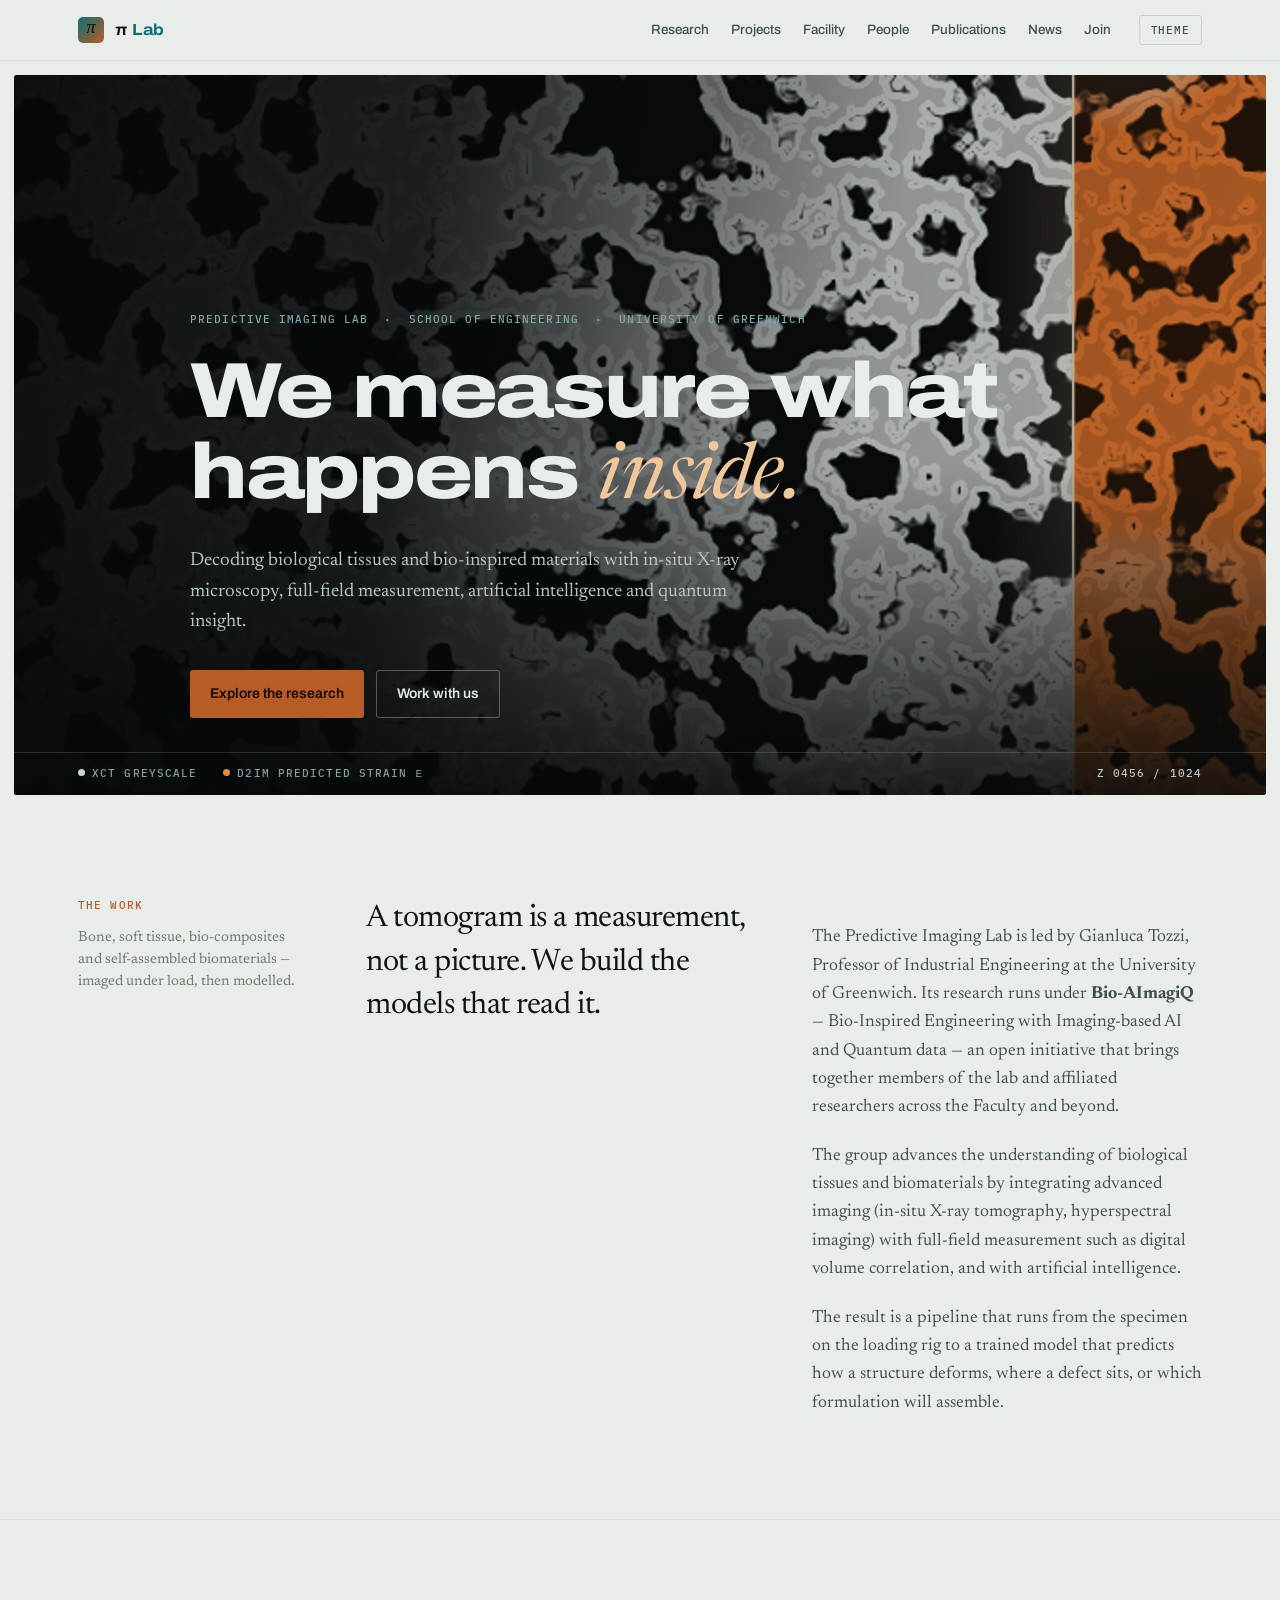
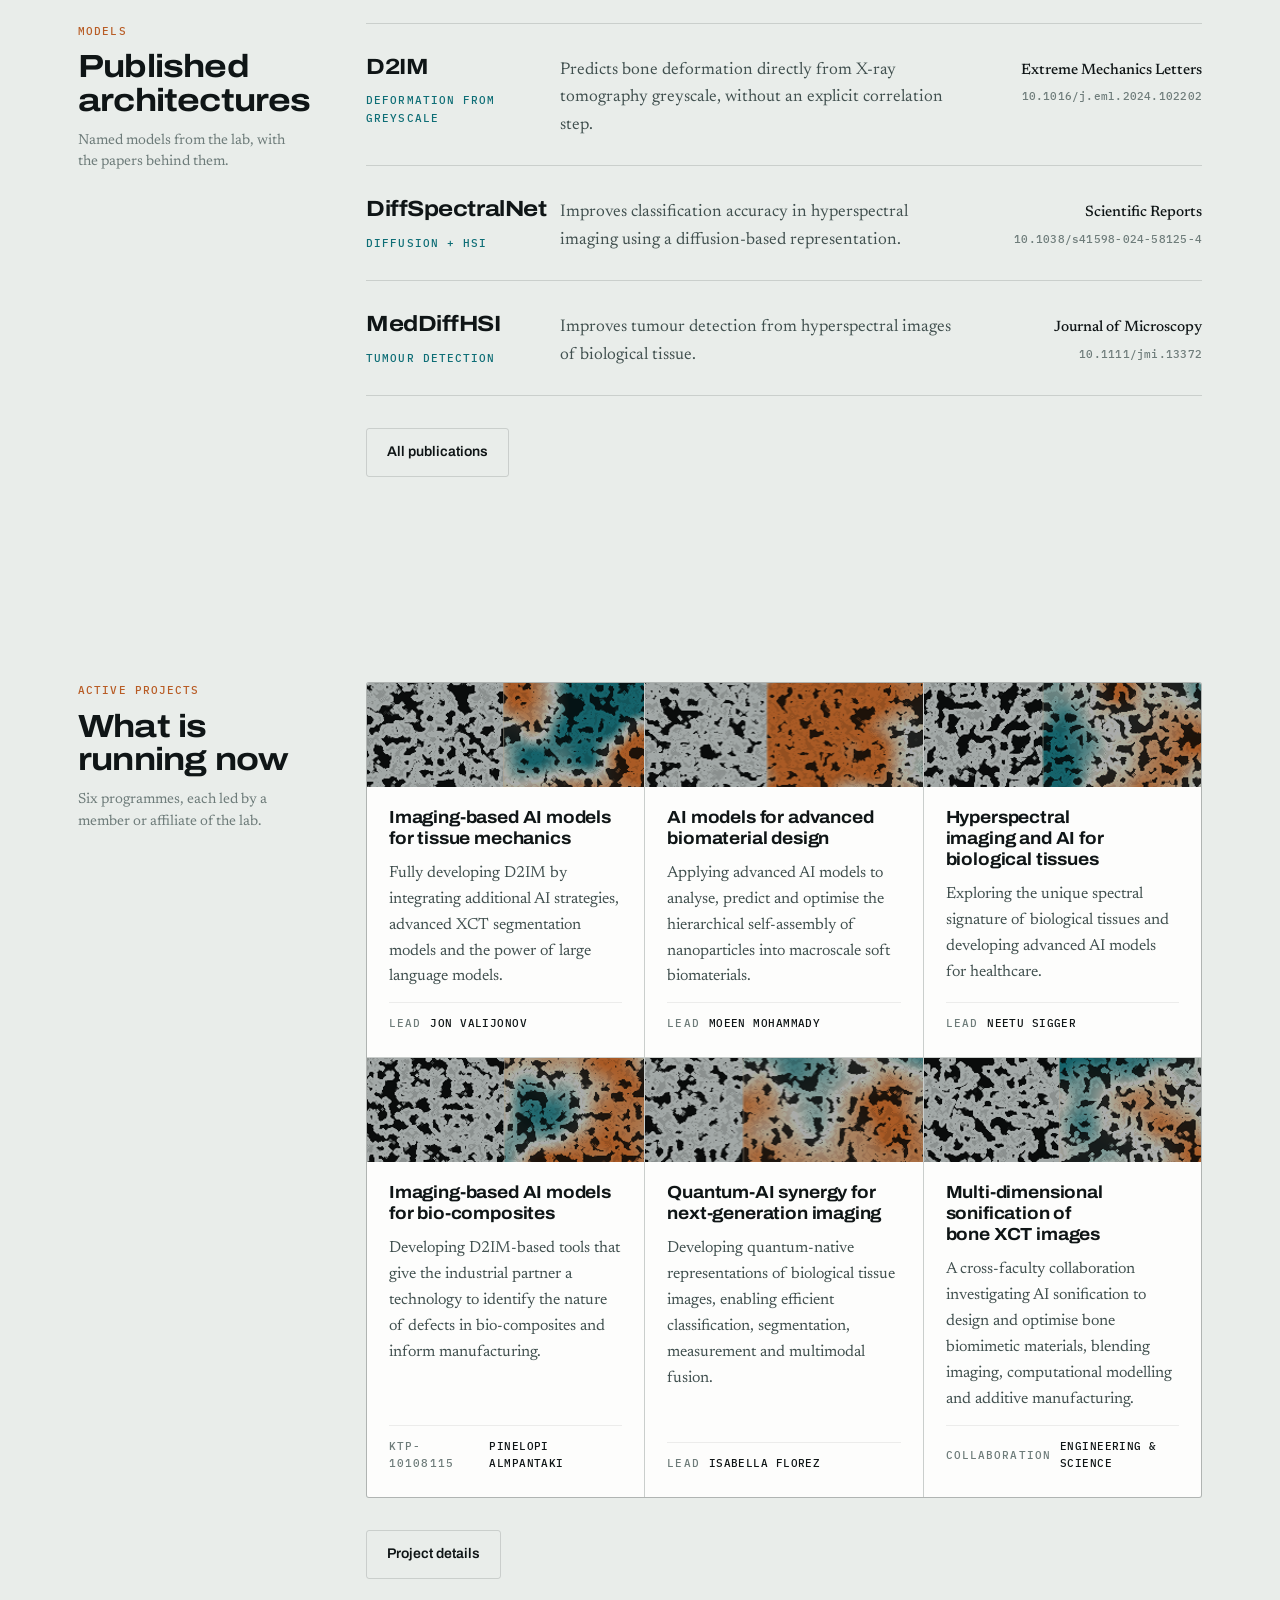
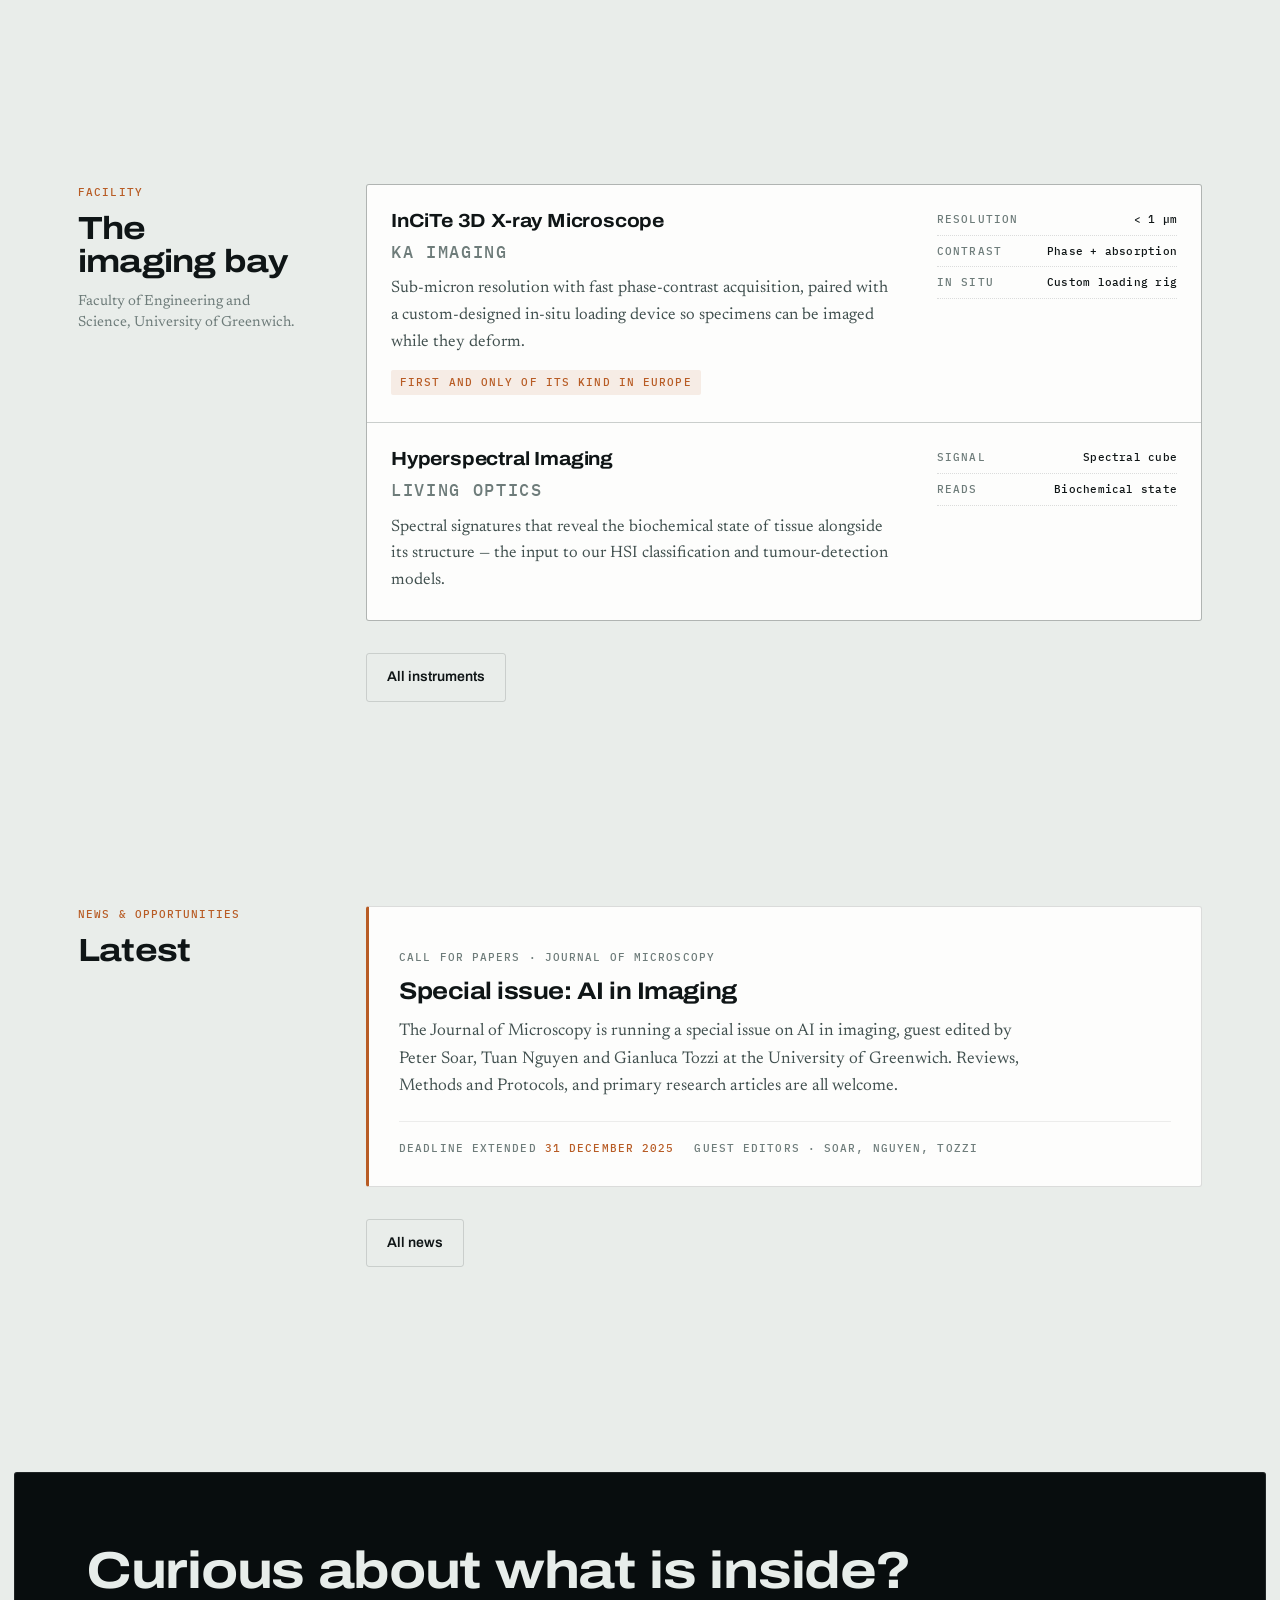
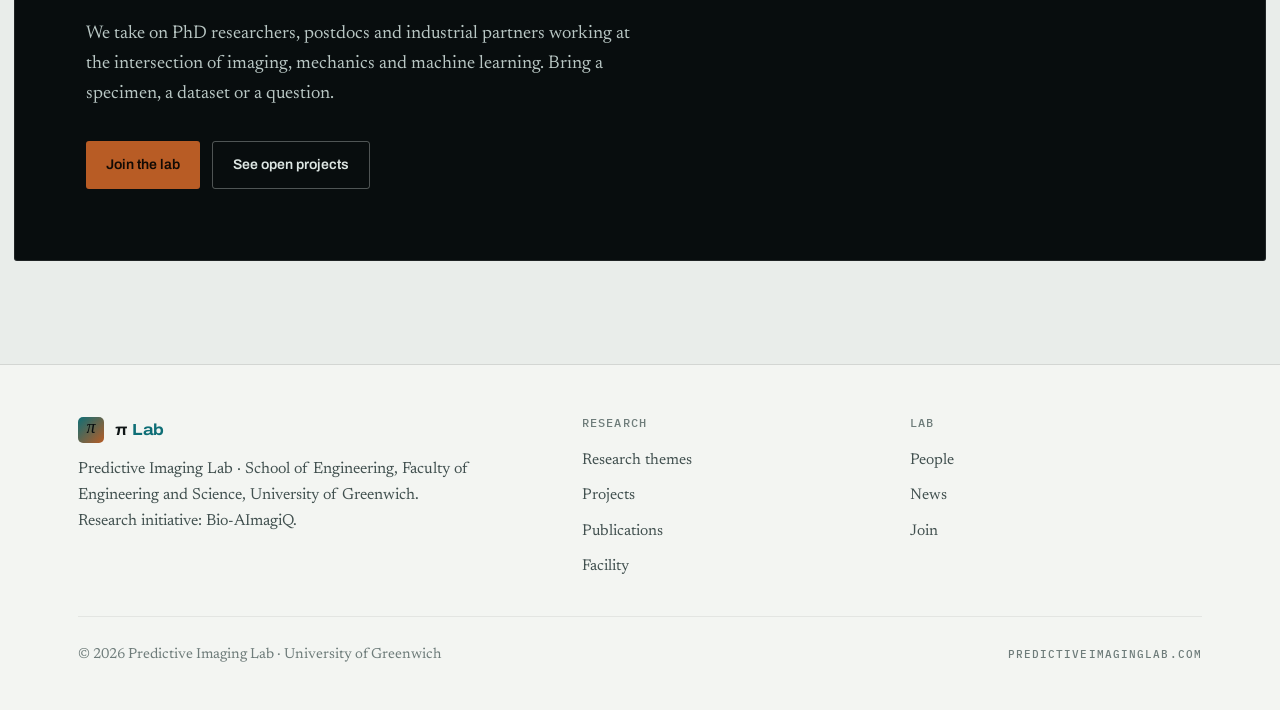
==== index.html @ e4dbfa42 "Scaffold the pi Lab website Static multi-page site for the Predictive Imaging Lab, replacing the old" ====
<!doctype html>
<html lang="en">
<head>
<meta charset="utf-8">
<meta name="viewport" content="width=device-width,initial-scale=1">
<title>π Lab — Predictive Imaging Lab, University of Greenwich</title>
<meta name="description" content="The Predictive Imaging Lab decodes biological tissues and bio-inspired materials with in-situ X-ray microscopy, full-field measurement, artificial intelligence and quantum insight. University of Greenwich.">
<link rel="canonical" href="https://predictiveimaginglab.com/">
<meta property="og:title" content="π Lab — Predictive Imaging Lab">
<meta property="og:description" content="We measure what happens inside. Imaging, mechanics and machine learning at the University of Greenwich.">
<meta property="og:type" content="website">
<meta property="og:url" content="https://predictiveimaginglab.com/">
<link rel="icon" href="data:image/svg+xml,<svg xmlns='http://www.w3.org/2000/svg' viewBox='0 0 32 32'><rect width='32' height='32' rx='6' fill='%230E6E76'/><text x='16' y='24' font-size='21' font-family='Georgia,serif' font-style='italic' text-anchor='middle' fill='%23E9EDEA'>π</text></svg>">
<link rel="preconnect" href="https://fonts.googleapis.com">
<link rel="preconnect" href="https://fonts.gstatic.com" crossorigin>
<link rel="stylesheet" href="https://fonts.googleapis.com/css2?family=Archivo:wdth,wght@100..125,400..800&family=Newsreader:ital,opsz,wght@0,6..72,300..600;1,6..72,300..500&family=IBM+Plex+Mono:wght@400;500&display=swap">
<link rel="stylesheet" href="assets/css/site.css">
</head>
<body>

<a class="skip" href="#main">Skip to content</a>

<div class="topbar">
  <div class="wrap topbar-in">
    <a class="mark" href="index.html">
      <span class="mark-glyph" aria-hidden="true">π</span>
      <span class="mark-name">π <span>Lab</span></span>
    </a>
    <nav class="nav" aria-label="Primary">
      <a href="research.html">Research</a>
      <a href="projects.html">Projects</a>
      <a href="facility.html">Facility</a>
      <a href="people.html">People</a>
      <a href="publications.html">Publications</a>
      <a href="news.html">News</a>
      <a href="join.html">Join</a>
    </nav>
    <button class="themebtn" id="theme" type="button">Theme</button>
  </div>
</div>

<header class="hero">
  <div class="panel">
    <canvas id="tomo" aria-label="A tomographic slice through a porous structure, sweeping between raw X-ray greyscale and a predicted strain field" role="img"></canvas>
    <div class="scrim"></div>
    <div class="wrap hero-wrap">
      <div class="hero-copy">
        <p class="eyebrow mono">Predictive Imaging Lab &nbsp;&middot;&nbsp; School of Engineering &nbsp;&middot;&nbsp; University of Greenwich</p>
        <h1>We measure what happens <em>inside.</em></h1>
        <p class="lede">Decoding biological tissues and bio&#8209;inspired materials with in&#8209;situ X-ray microscopy, full-field measurement, artificial intelligence and quantum insight.</p>
        <div class="cta-row">
          <a class="btn btn-a" href="research.html">Explore the research</a>
          <a class="btn btn-b" href="join.html">Work with us</a>
        </div>
      </div>
    </div>
    <div class="hud">
      <div class="wrap hud-in mono">
        <span><i class="dot" style="background:#C9D3D0"></i>XCT greyscale</span>
        <span><i class="dot" style="background:#E08A45"></i>D2IM predicted strain &epsilon;</span>
        <span class="z" id="zread">z 0428 / 1024</span>
      </div>
    </div>
  </div>
</header>

<main id="main">

<section class="thesis">
  <div class="wrap grid">
    <div class="rail">
      <span class="kicker mono">The work</span>
      <p>Bone, soft tissue, bio-composites and self-assembled biomaterials — imaged under load, then modelled.</p>
    </div>
    <div class="thesis-cols">
      <p class="statement">A tomogram is a measurement, not a picture. We build the models that read it.</p>
      <div>
        <p class="sub">The Predictive Imaging Lab is led by Gianluca Tozzi, Professor of Industrial Engineering at the University of Greenwich. Its research runs under <b>Bio&#8209;AImagiQ</b> — Bio-Inspired Engineering with Imaging-based AI and Quantum data — an open initiative that brings together members of the lab and affiliated researchers across the Faculty and beyond.</p>
        <p class="sub">The group advances the understanding of biological tissues and biomaterials by integrating advanced imaging (in&#8209;situ X-ray tomography, hyperspectral imaging) with full-field measurement such as digital volume correlation, and with artificial intelligence.</p>
        <p class="sub">The result is a pipeline that runs from the specimen on the loading rig to a trained model that predicts how a structure deforms, where a defect sits, or which formulation will assemble.</p>
      </div>
    </div>
  </div>
</section>

<section>
  <div class="wrap grid">
    <div class="rail">
      <span class="kicker mono">Models</span>
      <h2>Published architectures</h2>
      <p>Named models from the lab, with the papers behind them.</p>
    </div>
    <div>
      <div class="models rv">
        <article class="model">
          <div class="model-name">D2IM<span class="tag mono">Deformation from greyscale</span></div>
          <p>Predicts bone deformation directly from X-ray tomography greyscale, without an explicit correlation step.</p>
          <a class="doi mono" href="https://doi.org/10.1016/j.eml.2024.102202"><span class="venue">Extreme Mechanics Letters</span>10.1016/j.eml.2024.102202</a>
        </article>
        <article class="model">
          <div class="model-name">DiffSpectralNet<span class="tag mono">Diffusion + HSI</span></div>
          <p>Improves classification accuracy in hyperspectral imaging using a diffusion-based representation.</p>
          <a class="doi mono" href="https://doi.org/10.1038/s41598-024-58125-4"><span class="venue">Scientific Reports</span>10.1038/s41598-024-58125-4</a>
        </article>
        <article class="model">
          <div class="model-name">MedDiffHSI<span class="tag mono">Tumour detection</span></div>
          <p>Improves tumour detection from hyperspectral images of biological tissue.</p>
          <a class="doi mono" href="https://doi.org/10.1111/jmi.13372"><span class="venue">Journal of Microscopy</span>10.1111/jmi.13372</a>
        </article>
      </div>
      <div class="cta-row">
        <a class="btn btn-light" href="publications.html">All publications</a>
      </div>
    </div>
  </div>
</section>

<section>
  <div class="wrap grid">
    <div class="rail">
      <span class="kicker mono">Active projects</span>
      <h2>What is running now</h2>
      <p>Six programmes, each led by a member or affiliate of the lab.</p>
    </div>
    <div>
      <div class="projects rv">
        <article class="proj">
          <div class="proj-img"><canvas class="tile" data-seed="1"></canvas></div>
          <div class="proj-body">
            <h3>Imaging-based AI models for tissue mechanics</h3>
            <p>Fully developing D2IM by integrating additional AI strategies, advanced XCT segmentation models and the power of large language models.</p>
            <div class="lead mono"><span>Lead</span><b>Jon Valijonov</b></div>
          </div>
        </article>
        <article class="proj">
          <div class="proj-img"><canvas class="tile" data-seed="2"></canvas></div>
          <div class="proj-body">
            <h3>AI models for advanced biomaterial design</h3>
            <p>Applying advanced AI models to analyse, predict and optimise the hierarchical self-assembly of nanoparticles into macroscale soft biomaterials.</p>
            <div class="lead mono"><span>Lead</span><b>Moeen Mohammady</b></div>
          </div>
        </article>
        <article class="proj">
          <div class="proj-img"><canvas class="tile" data-seed="3"></canvas></div>
          <div class="proj-body">
            <h3>Hyperspectral imaging and AI for biological tissues</h3>
            <p>Exploring the unique spectral signature of biological tissues and developing advanced AI models for healthcare.</p>
            <div class="lead mono"><span>Lead</span><b>Neetu Sigger</b></div>
          </div>
        </article>
        <article class="proj">
          <div class="proj-img"><canvas class="tile" data-seed="4"></canvas></div>
          <div class="proj-body">
            <h3>Imaging-based AI models for bio-composites</h3>
            <p>Developing D2IM-based tools that give the industrial partner a technology to identify the nature of defects in bio-composites and inform manufacturing.</p>
            <div class="lead mono"><span>KTP-10108115</span><b>Pinelopi Almpantaki</b></div>
          </div>
        </article>
        <article class="proj">
          <div class="proj-img"><canvas class="tile" data-seed="5"></canvas></div>
          <div class="proj-body">
            <h3>Quantum-AI synergy for next-generation imaging</h3>
            <p>Developing quantum-native representations of biological tissue images, enabling efficient classification, segmentation, measurement and multimodal fusion.</p>
            <div class="lead mono"><span>Lead</span><b>Isabella Florez</b></div>
          </div>
        </article>
        <article class="proj">
          <div class="proj-img"><canvas class="tile" data-seed="6"></canvas></div>
          <div class="proj-body">
            <h3>Multi-dimensional sonification of bone XCT images</h3>
            <p>A cross-faculty collaboration investigating AI sonification to design and optimise bone biomimetic materials, blending imaging, computational modelling and additive manufacturing.</p>
            <div class="lead mono"><span>Collaboration</span><b>Engineering &amp; Science</b></div>
          </div>
        </article>
      </div>
      <div class="cta-row">
        <a class="btn btn-light" href="projects.html">Project details</a>
      </div>
    </div>
  </div>
</section>

<section>
  <div class="wrap grid">
    <div class="rail">
      <span class="kicker mono">Facility</span>
      <h2>The imaging bay</h2>
      <p>Faculty of Engineering and Science, University of Greenwich.</p>
    </div>
    <div>
      <div class="instruments rv">
        <article class="inst">
          <div>
            <h3>InCiTe 3D X-ray Microscope</h3>
            <p class="vendor mono">KA Imaging</p>
            <p>Sub-micron resolution with fast phase-contrast acquisition, paired with a custom-designed in&#8209;situ loading device so specimens can be imaged while they deform.</p>
            <span class="flag mono">First and only of its kind in Europe</span>
          </div>
          <div class="specs mono">
            <div class="spec"><b>Resolution</b><span>&lt; 1 µm</span></div>
            <div class="spec"><b>Contrast</b><span>Phase + absorption</span></div>
            <div class="spec"><b>In situ</b><span>Custom loading rig</span></div>
          </div>
        </article>
        <article class="inst">
          <div>
            <h3>Hyperspectral Imaging</h3>
            <p class="vendor mono">Living Optics</p>
            <p>Spectral signatures that reveal the biochemical state of tissue alongside its structure — the input to our HSI classification and tumour-detection models.</p>
          </div>
          <div class="specs mono">
            <div class="spec"><b>Signal</b><span>Spectral cube</span></div>
            <div class="spec"><b>Reads</b><span>Biochemical state</span></div>
          </div>
        </article>
      </div>
      <div class="cta-row">
        <a class="btn btn-light" href="facility.html">All instruments</a>
      </div>
    </div>
  </div>
</section>

<section>
  <div class="wrap grid">
    <div class="rail">
      <span class="kicker mono">News &amp; opportunities</span>
      <h2>Latest</h2>
    </div>
    <div>
      <div class="notice rv">
        <p class="mono" style="color:var(--ink-3);margin-bottom:12px">Call for papers &middot; Journal of Microscopy</p>
        <h3>Special issue: AI in Imaging</h3>
        <p>The Journal of Microscopy is running a special issue on AI in imaging, guest edited by Peter Soar, Tuan Nguyen and Gianluca Tozzi at the University of Greenwich. Reviews, Methods and Protocols, and primary research articles are all welcome.</p>
        <div class="meta mono">
          <span>Deadline extended <b>31 December 2025</b></span>
          <span>Guest editors &middot; Soar, Nguyen, Tozzi</span>
        </div>
      </div>
      <div class="cta-row">
        <a class="btn btn-light" href="news.html">All news</a>
      </div>
    </div>
  </div>
</section>

<section style="padding-bottom:clamp(56px,8vw,104px)">
  <div class="join">
    <h2>Curious about what is inside?</h2>
    <p>We take on PhD researchers, postdocs and industrial partners working at the intersection of imaging, mechanics and machine learning. Bring a specimen, a dataset or a question.</p>
    <div class="cta-row">
      <a class="btn btn-a" href="join.html">Join the lab</a>
      <a class="btn btn-b" href="projects.html">See open projects</a>
    </div>
  </div>
</section>

</main>

<footer>
  <div class="wrap">
    <div class="foot-grid">
      <div class="foot-about">
        <a class="mark" href="index.html">
          <span class="mark-glyph" aria-hidden="true">π</span>
          <span class="mark-name">π <span>Lab</span></span>
        </a>
        <p>Predictive Imaging Lab &middot; School of Engineering, Faculty of Engineering and Science, University of Greenwich. Research initiative: Bio&#8209;AImagiQ.</p>
      </div>
      <div class="foot-col">
        <h4>Research</h4>
        <a href="research.html">Research themes</a>
        <a href="projects.html">Projects</a>
        <a href="publications.html">Publications</a>
        <a href="facility.html">Facility</a>
      </div>
      <div class="foot-col">
        <h4>Lab</h4>
        <a href="people.html">People</a>
        <a href="news.html">News</a>
        <a href="join.html">Join</a>
      </div>
    </div>
    <div class="foot-base">
      <span>&copy; 2026 Predictive Imaging Lab &middot; University of Greenwich</span>
      <span class="mono">predictiveimaginglab.com</span>
    </div>
  </div>
</footer>

<script src="assets/js/tomo.js"></script>
<script src="assets/js/site.js"></script>
</body>
</html>
---- assets/css/site.css ----
/* ==========================================================================
   π Lab — Predictive Imaging Lab, University of Greenwich
   Design system: "Bench & Detector"

   The page ground is a cool lab bench; imaging surfaces are deep detector
   panels inset into it. The accent pair (teal / copper) is the two poles of
   a compressive/tensile strain map, so the brand gradient is a real
   scientific colormap rather than decoration.
   ========================================================================== */

/* --------------------------------------------------------------- tokens -- */
:root{
  --bench:#E9EDEA;
  --bench-2:#F3F5F2;
  --surface:#FDFDFC;
  --film:#080D0E;
  --film-2:#101819;
  --film-ink:#E7EDEA;
  --ink:#0F1516;
  --ink-2:#41504F;
  --ink-3:#6E7C7A;
  --line:rgba(15,21,22,.14);
  --line-2:rgba(15,21,22,.07);
  --teal:#0E6E76;
  --teal-soft:rgba(14,110,118,.10);
  --copper:#B85C25;
  --copper-soft:rgba(184,92,37,.10);
  --r:3px;
  --nav-h:60px;
}
@media (prefers-color-scheme: dark){
  :root:not([data-theme="light"]){
    --bench:#080D0E;
    --bench-2:#0D1415;
    --surface:#121A1B;
    --film:#05090A;
    --film-2:#0D1516;
    --film-ink:#E7EDEA;
    --ink:#E4EBE8;
    --ink-2:#A5B3B0;
    --ink-3:#768482;
    --line:rgba(228,235,232,.15);
    --line-2:rgba(228,235,232,.07);
    --teal:#4FBEC0;
    --teal-soft:rgba(79,190,192,.12);
    --copper:#E08A45;
    --copper-soft:rgba(224,138,69,.12);
  }
}
:root[data-theme="dark"]{
  --bench:#080D0E;
  --bench-2:#0D1415;
  --surface:#121A1B;
  --film:#05090A;
  --film-2:#0D1516;
  --film-ink:#E7EDEA;
  --ink:#E4EBE8;
  --ink-2:#A5B3B0;
  --ink-3:#768482;
  --line:rgba(228,235,232,.15);
  --line-2:rgba(228,235,232,.07);
  --teal:#4FBEC0;
  --teal-soft:rgba(79,190,192,.12);
  --copper:#E08A45;
  --copper-soft:rgba(224,138,69,.12);
}

/* ---------------------------------------------------------------- base -- */
*{box-sizing:border-box}
html{scroll-behavior:smooth;scroll-padding-top:calc(var(--nav-h) + 20px)}
body{
  margin:0;
  background:var(--bench);
  color:var(--ink);
  font-family:"Newsreader",Georgia,serif;
  font-optical-sizing:auto;
  font-size:17px;
  line-height:1.62;
  -webkit-font-smoothing:antialiased;
}
h1,h2,h3,h4,.display{
  font-family:"Archivo","Helvetica Neue",Arial,sans-serif;
  font-variation-settings:"wdth" 118;
  font-weight:700;
  letter-spacing:-.015em;
  line-height:1.05;
  text-wrap:balance;
  margin:0;
}
p{margin:0}
a{color:inherit}
img{max-width:100%;display:block}
:focus-visible{outline:2px solid var(--copper);outline-offset:3px}

.mono{
  font-family:"IBM Plex Mono",ui-monospace,SFMono-Regular,Menlo,monospace;
  font-size:11px;
  letter-spacing:.1em;
  text-transform:uppercase;
  font-weight:500;
}
.wrap{max-width:1180px;margin:0 auto;padding:0 28px}
.skip{
  position:absolute;left:-9999px;top:0;z-index:100;
  background:var(--copper);color:#120A04;padding:10px 16px;border-radius:var(--r);
  font-family:"Archivo",sans-serif;font-size:14px;font-weight:600;text-decoration:none;
}
.skip:focus{left:12px;top:12px}

/* -------------------------------------------------------------- top bar -- */
.topbar{
  position:sticky;top:0;z-index:40;
  background:color-mix(in srgb, var(--bench) 88%, transparent);
  backdrop-filter:blur(10px);
  border-bottom:1px solid var(--line-2);
}
.topbar-in{display:flex;align-items:center;gap:28px;height:var(--nav-h)}
.mark{display:flex;align-items:center;gap:11px;text-decoration:none;margin-right:auto}
.mark-glyph{
  width:26px;height:26px;border-radius:5px;flex:none;
  background:linear-gradient(135deg, var(--teal), var(--copper));
  display:flex;align-items:center;justify-content:center;
  font-family:"Newsreader",Georgia,serif;font-style:italic;font-weight:500;
  font-size:18px;line-height:1;color:var(--film);
  padding-bottom:2px;
}
.mark-name{
  font-family:"Archivo",sans-serif;font-variation-settings:"wdth" 112;
  font-weight:700;font-size:16px;letter-spacing:-.01em;
}
.mark-name span{color:var(--teal)}
.nav{display:flex;gap:22px}
.nav a{
  text-decoration:none;color:var(--ink-2);
  font-family:"Archivo",sans-serif;font-size:13.5px;font-weight:500;
  font-variation-settings:"wdth" 100;
  padding:4px 0;border-bottom:1px solid transparent;
}
.nav a:hover{color:var(--ink);border-bottom-color:var(--copper)}
.nav a[aria-current="page"]{color:var(--ink);border-bottom-color:var(--copper)}
.themebtn{
  border:1px solid var(--line);background:transparent;color:var(--ink-2);
  border-radius:var(--r);height:30px;padding:0 11px;cursor:pointer;
  font-family:"IBM Plex Mono",monospace;font-size:11px;
  letter-spacing:.08em;text-transform:uppercase;font-weight:500;
}
.themebtn:hover{color:var(--ink);border-color:var(--ink-3)}

/* ------------------------------------------------------ home hero panel -- */
.hero{padding:14px 14px 0}
.panel{
  position:relative;background:var(--film);border-radius:var(--r);overflow:hidden;
  min-height:min(80vh,720px);display:flex;flex-direction:column;justify-content:flex-end;
}
.panel canvas{position:absolute;inset:0;width:100%;height:100%;display:block}
.scrim{
  position:absolute;inset:0;
  background:
    linear-gradient(100deg, rgba(5,9,10,.96) 0%, rgba(5,9,10,.86) 32%, rgba(5,9,10,.10) 66%, rgba(5,9,10,0) 100%),
    linear-gradient(to top, rgba(5,9,10,.88) 0%, rgba(5,9,10,0) 46%),
    rgba(5,9,10,.24);
}
.hero-wrap{position:relative}
.hero-copy{padding:0 0 34px;max-width:900px}
.eyebrow{color:#7FA8A6;margin-bottom:22px}
.hero h1{
  font-size:clamp(38px,6.1vw,78px);
  color:var(--film-ink);
  font-variation-settings:"wdth" 122;
  font-weight:800;
  letter-spacing:-.03em;
}
.hero h1 em{
  font-family:"Newsreader",Georgia,serif;
  font-style:italic;font-weight:400;
  letter-spacing:-.01em;
  color:#F0C79B;
}
.lede{margin-top:24px;max-width:56ch;font-size:19px;line-height:1.6;color:#B9C7C4}
.cta-row{display:flex;flex-wrap:wrap;gap:12px;margin-top:32px}
.btn{
  display:inline-flex;align-items:center;gap:9px;text-decoration:none;
  font-family:"Archivo",sans-serif;font-size:14px;font-weight:600;
  padding:12px 20px;border-radius:var(--r);
}
.btn-a{background:var(--copper);color:#120A04}
.btn-a:hover{background:#D9752F}
.btn-b{border:1px solid rgba(231,237,234,.32);color:#DDE6E3}
.btn-b:hover{border-color:#DDE6E3;background:rgba(231,237,234,.07)}
.btn-light{border:1px solid var(--line);color:var(--ink)}
.btn-light:hover{border-color:var(--ink-3);background:var(--bench-2)}
.hud{position:relative;border-top:1px solid rgba(231,237,234,.14)}
.hud-in{
  display:flex;flex-wrap:wrap;gap:8px 26px;align-items:center;
  padding-top:12px;padding-bottom:12px;color:#87A09D;
}
.hud .dot{display:inline-block;width:7px;height:7px;border-radius:50%;margin-right:7px;vertical-align:1px}
.hud .z{margin-left:auto;font-variant-numeric:tabular-nums;color:#B9C7C4}

/* ----------------------------------------------- interior page masthead -- */
.masthead{padding:clamp(48px,7vw,84px) 0 clamp(34px,4vw,48px);border-bottom:1px solid var(--line)}
.masthead .kicker{color:var(--copper);display:block;margin-bottom:16px}
.masthead h1{font-size:clamp(34px,5.2vw,62px);letter-spacing:-.028em}
.masthead p{margin-top:20px;max-width:62ch;color:var(--ink-2);font-size:19px}

/* ------------------------------------------------------ section scaffold -- */
section{padding:clamp(56px,8vw,104px) 0}
.grid{display:grid;grid-template-columns:minmax(0,224px) minmax(0,1fr);gap:clamp(28px,5vw,64px)}
.rail{position:sticky;top:calc(var(--nav-h) + 28px);align-self:start}
.rail .kicker{color:var(--copper);display:block;margin-bottom:10px}
.rail p{font-size:14.5px;line-height:1.5;color:var(--ink-3);margin-top:12px}
.rail h2{font-size:clamp(26px,2.5vw,32px)}
h2{font-size:clamp(28px,3.6vw,42px);letter-spacing:-.025em}
.section-sub{margin-top:16px;max-width:62ch;color:var(--ink-2);font-size:18px}

/* ------------------------------------------------------------- thesis -- */
.thesis{border-bottom:1px solid var(--line-2)}
.statement{font-size:clamp(22px,2.7vw,31px);line-height:1.4;max-width:26ch;letter-spacing:-.015em}
.thesis .sub{font-size:17.5px;line-height:1.62;color:var(--ink-2);max-width:60ch;margin-top:26px}
.thesis .sub + .sub{margin-top:20px}
.thesis-cols{display:grid;grid-template-columns:1fr 1fr;gap:clamp(28px,5vw,56px)}

/* -------------------------------------------------------- instruments -- */
.instruments{
  display:grid;gap:1px;background:var(--line);
  border:1px solid var(--line);border-radius:var(--r);overflow:hidden;
}
.inst{
  background:var(--surface);padding:26px 24px;display:grid;
  grid-template-columns:minmax(0,1fr) minmax(0,240px);gap:24px;align-items:start;
}
.inst h3{font-size:19px;font-variation-settings:"wdth" 110;letter-spacing:-.01em}
.inst .vendor{color:var(--ink-3);margin-top:8px}
.inst p{color:var(--ink-2);font-size:16.5px;margin-top:10px;max-width:56ch}
.specs{display:flex;flex-direction:column;gap:7px}
.spec{display:flex;justify-content:space-between;gap:14px;border-bottom:1px dotted var(--line);padding-bottom:6px}
.spec b{color:var(--ink-3);font-weight:500}
.spec span{color:var(--ink);font-variant-numeric:tabular-nums;text-transform:none;letter-spacing:.02em}
.flag{
  display:inline-block;margin-top:14px;padding:4px 9px;border-radius:2px;
  background:var(--copper-soft);color:var(--copper);
}

/* -------------------------------------------------------------- models -- */
.models{display:flex;flex-direction:column}
.model{
  display:grid;grid-template-columns:minmax(0,168px) minmax(0,1fr) minmax(0,210px);
  gap:26px;align-items:baseline;
  padding:26px 0;border-top:1px solid var(--line);
}
.model:last-child{border-bottom:1px solid var(--line)}
.model-name{
  font-family:"Archivo",sans-serif;font-variation-settings:"wdth" 115;
  font-weight:700;font-size:22px;letter-spacing:-.02em;
}
.model-name .tag{display:block;margin-top:7px;color:var(--teal)}
.model p{color:var(--ink-2);font-size:17px}
.doi{
  text-decoration:none;color:var(--ink-3);display:block;text-align:right;overflow-wrap:anywhere;
  text-transform:none;letter-spacing:.02em;
}
.doi:hover{color:var(--copper)}
.doi .venue{
  display:block;color:var(--ink);text-transform:none;letter-spacing:0;
  font-family:"Newsreader",serif;font-size:15px;margin-bottom:5px;
  overflow-wrap:normal;text-wrap:balance;
}

/* ------------------------------------------------------------ projects -- */
.projects{
  display:grid;grid-template-columns:repeat(auto-fit,minmax(260px,1fr));gap:1px;
  background:var(--line);border:1px solid var(--line);border-radius:var(--r);overflow:hidden;
}
.proj{background:var(--surface);display:flex;flex-direction:column;transition:background .25s}
.proj:hover{background:var(--bench-2)}
.proj-img{height:104px;background:var(--film);position:relative;overflow:hidden}
.proj-img canvas{width:100%;height:100%;display:block}
.proj-body{padding:20px 22px 24px;display:flex;flex-direction:column;gap:12px;flex:1}
.proj h3{font-size:17.5px;font-variation-settings:"wdth" 108;letter-spacing:-.01em;line-height:1.2}
.proj p{color:var(--ink-2);font-size:16px;flex:1}
.lead{
  display:flex;align-items:center;gap:9px;color:var(--ink-3);
  padding-top:12px;border-top:1px solid var(--line-2);
}
.lead b{color:var(--ink);font-weight:500;letter-spacing:.04em}

/* project detail rows (projects page) */
.proj-row{
  display:grid;grid-template-columns:minmax(0,300px) minmax(0,1fr);gap:clamp(20px,3vw,40px);
  padding:34px 0;border-top:1px solid var(--line);align-items:start;
}
.proj-row:last-child{border-bottom:1px solid var(--line)}
.proj-row .media{background:var(--film);border-radius:var(--r);overflow:hidden;aspect-ratio:16/9}
.proj-row .media canvas{width:100%;height:100%;display:block}
.proj-row h3{font-size:22px;font-variation-settings:"wdth" 112;letter-spacing:-.018em}
.proj-row p{color:var(--ink-2);margin-top:14px;max-width:62ch}
.meta-row{display:flex;flex-wrap:wrap;gap:10px;margin-top:18px}
.pill{
  border:1px solid var(--line);border-radius:100px;padding:5px 12px;
  color:var(--ink-3);background:var(--surface);
}
.pill b{color:var(--ink);font-weight:500}

/* ------------------------------------------------------------- chips -- */
.underway{display:flex;flex-wrap:wrap;gap:8px}
.chip{
  border:1px solid var(--line);border-radius:100px;padding:8px 15px;
  font-size:14.5px;color:var(--ink-2);background:var(--surface);
}
.chip:hover{border-color:var(--teal);color:var(--ink)}

/* ------------------------------------------------------------- people -- */
.people{display:grid;grid-template-columns:repeat(auto-fit,minmax(168px,1fr));gap:22px}
.person{display:flex;flex-direction:column;gap:12px}
.avatar{aspect-ratio:1;background:var(--film);border-radius:var(--r);overflow:hidden}
.avatar canvas{width:100%;height:100%;display:block}
.person h3{font-size:16.5px;font-variation-settings:"wdth" 106;letter-spacing:-.005em}
.person .role{color:var(--ink-3);margin-top:5px}
.person .links{margin-top:8px;display:flex;gap:12px}
.person .links a{color:var(--teal);text-decoration:none;font-size:12px}
.person .links a:hover{text-decoration:underline}

.roster{display:flex;flex-direction:column;gap:0}
.roster-row{
  display:grid;grid-template-columns:minmax(0,1fr) minmax(0,1.4fr) minmax(0,140px);
  gap:22px;padding:18px 0;border-top:1px solid var(--line);align-items:baseline;
}
.roster-row:last-child{border-bottom:1px solid var(--line)}
.roster-row h3{font-size:17px;font-variation-settings:"wdth" 106}
.roster-row p{color:var(--ink-2);font-size:16px}
.roster-row .aff{color:var(--ink-3);text-align:right}

/* ------------------------------------------------------- publications -- */
.pubyear{
  display:flex;align-items:baseline;gap:14px;
  margin:44px 0 4px;padding-bottom:10px;border-bottom:1px solid var(--line);
}
.pubyear h3{font-size:26px;font-variation-settings:"wdth" 118;letter-spacing:-.02em}
.pubyear span{color:var(--ink-3)}
.pub{
  display:grid;grid-template-columns:minmax(0,1fr) minmax(0,180px);gap:24px;
  padding:20px 0;border-bottom:1px solid var(--line-2);align-items:start;
}
.pub h4{font-size:17.5px;font-variation-settings:"wdth" 104;line-height:1.32;letter-spacing:-.008em}
.pub .authors{color:var(--ink-2);font-size:15.5px;margin-top:7px}
.pub .authors b{color:var(--ink);font-weight:600}
.pub .venue{color:var(--ink-3);margin-top:7px;font-style:italic;font-size:15.5px}
.pub .links{display:flex;flex-direction:column;gap:6px;align-items:flex-end;text-align:right}
.pub .links a{
  color:var(--teal);text-decoration:none;overflow-wrap:anywhere;
  /* a DOI is case-sensitive — never let the mono label style upcase it */
  text-transform:none;letter-spacing:.02em;
}
.pub .links a:hover{color:var(--copper)}

/* --------------------------------------------------------------- news -- */
.newslist{display:flex;flex-direction:column}
.newsitem{
  display:grid;grid-template-columns:minmax(0,150px) minmax(0,1fr);gap:26px;
  padding:26px 0;border-top:1px solid var(--line);align-items:start;
}
.newsitem:last-child{border-bottom:1px solid var(--line)}
.newsitem time{color:var(--ink-3);font-variant-numeric:tabular-nums}
.newsitem h3{font-size:19px;font-variation-settings:"wdth" 108;letter-spacing:-.012em}
.newsitem p{color:var(--ink-2);margin-top:10px;max-width:62ch;font-size:16.5px}
.newsitem .links{display:flex;flex-wrap:wrap;gap:14px;margin-top:12px}
.newsitem .links a{color:var(--teal);text-decoration:none}
.newsitem .links a:hover{color:var(--copper)}

.notice{
  border:1px solid var(--line);border-left:3px solid var(--copper);
  border-radius:var(--r);background:var(--surface);padding:28px 30px;
}
.notice h3{font-size:24px;font-variation-settings:"wdth" 112;letter-spacing:-.02em}
.notice p{color:var(--ink-2);margin-top:14px;max-width:62ch}
.notice .meta{
  display:flex;flex-wrap:wrap;gap:20px;margin-top:20px;
  padding-top:18px;border-top:1px solid var(--line-2);color:var(--ink-3);
}
.notice .meta b{color:var(--copper);font-weight:500}

/* ---------------------------------------------------------- join panel -- */
.join{
  background:var(--film);border-radius:var(--r);padding:clamp(36px,6vw,72px);
  margin:0 14px;color:var(--film-ink);
  box-shadow:inset 0 0 0 1px rgba(231,237,234,.10);
}
.join h2{color:var(--film-ink);font-size:clamp(30px,4.4vw,52px)}
.join p{color:#B9C7C4;max-width:56ch;margin-top:20px;font-size:18.5px}
.join .cta-row{margin-top:32px}

/* contact / openings */
.cards{display:grid;grid-template-columns:repeat(auto-fit,minmax(250px,1fr));gap:20px}
.card{
  border:1px solid var(--line);border-radius:var(--r);background:var(--surface);
  padding:24px 24px 26px;display:flex;flex-direction:column;gap:10px;
}
.card h3{font-size:18px;font-variation-settings:"wdth" 108}
.card p{color:var(--ink-2);font-size:16px}
.card .who{color:var(--ink-3);margin-top:auto;padding-top:14px;border-top:1px solid var(--line-2)}
.contact-list{display:flex;flex-direction:column;gap:14px}
.contact-list div{border-bottom:1px solid var(--line-2);padding-bottom:14px}
.contact-list .lbl{color:var(--ink-3);display:block;margin-bottom:6px}
.contact-list a{color:var(--teal);text-decoration:none}
.contact-list a:hover{color:var(--copper)}

/* ------------------------------------------------------------- footer -- */
footer{border-top:1px solid var(--line);background:var(--bench-2);padding:52px 0 44px}
.foot-grid{
  display:grid;grid-template-columns:minmax(0,1.6fr) repeat(2,minmax(0,1fr));
  gap:36px;padding-bottom:32px;border-bottom:1px solid var(--line-2);
}
.foot-about p{color:var(--ink-2);font-size:16px;margin-top:14px;max-width:44ch}
.foot-col h4{font-size:12px;color:var(--ink-3);margin-bottom:14px;
  font-family:"IBM Plex Mono",monospace;letter-spacing:.1em;text-transform:uppercase;font-weight:500}
.foot-col a{
  display:block;text-decoration:none;color:var(--ink-2);
  font-size:15.5px;padding:5px 0;
}
.foot-col a:hover{color:var(--ink)}
.foot-base{
  display:flex;flex-wrap:wrap;gap:18px;align-items:baseline;
  justify-content:space-between;padding-top:26px;color:var(--ink-3);font-size:14.5px;
}

/* ------------------------------------------------------------ reveals -- */
.rv{
  opacity:0;transform:translateY(14px);
  transition:opacity .7s cubic-bezier(.2,.7,.3,1),transform .7s cubic-bezier(.2,.7,.3,1);
}
.rv.in{opacity:1;transform:none}

/* ---------------------------------------------------------- responsive -- */
@media (max-width:860px){
  .grid{grid-template-columns:1fr;gap:24px}
  .rail{position:static}
  .thesis-cols{grid-template-columns:1fr}
  .inst{grid-template-columns:1fr}
  .model{grid-template-columns:1fr;gap:12px}
  .doi{text-align:left}
  .proj-row{grid-template-columns:1fr}
  .roster-row{grid-template-columns:1fr;gap:8px}
  .roster-row .aff{text-align:left}
  .pub{grid-template-columns:1fr;gap:12px}
  .pub .links{align-items:flex-start;text-align:left}
  .newsitem{grid-template-columns:1fr;gap:10px}
  .foot-grid{grid-template-columns:1fr;gap:28px}
  .topbar-in{height:auto;flex-wrap:wrap;padding:10px 0;gap:10px 18px}
  .nav{width:100%;order:3;gap:16px;overflow-x:auto;padding-bottom:2px;scrollbar-width:none}
  .nav::-webkit-scrollbar{display:none}
  .nav a{white-space:nowrap}
  .join{margin:0 10px}
  .hero{padding:10px 10px 0}
  .scrim{background:
    linear-gradient(to top, rgba(5,9,10,.94) 30%, rgba(5,9,10,.55) 70%, rgba(5,9,10,.25) 100%),
    rgba(5,9,10,.30)}
}
@media (prefers-reduced-motion: reduce){
  html{scroll-behavior:auto}
  *{animation:none!important;transition:none!important}
  .rv{opacity:1;transform:none}
}
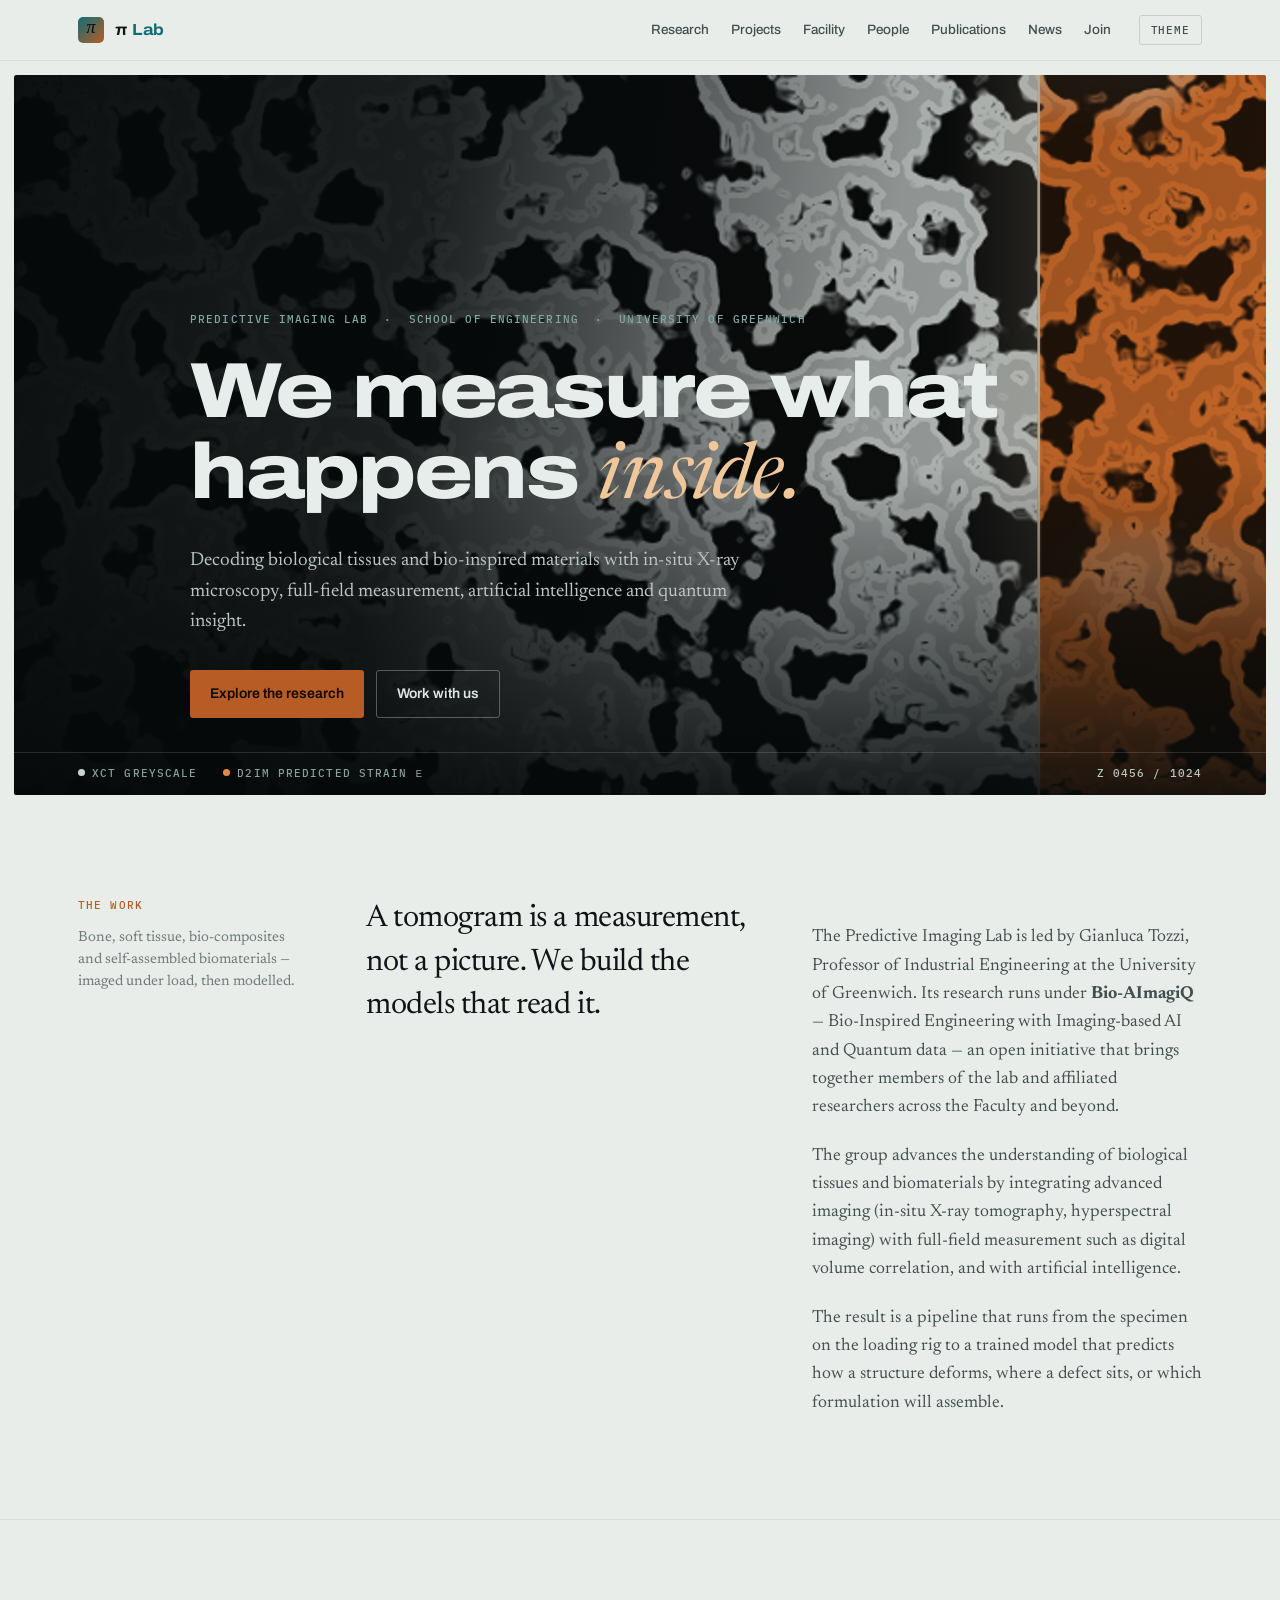
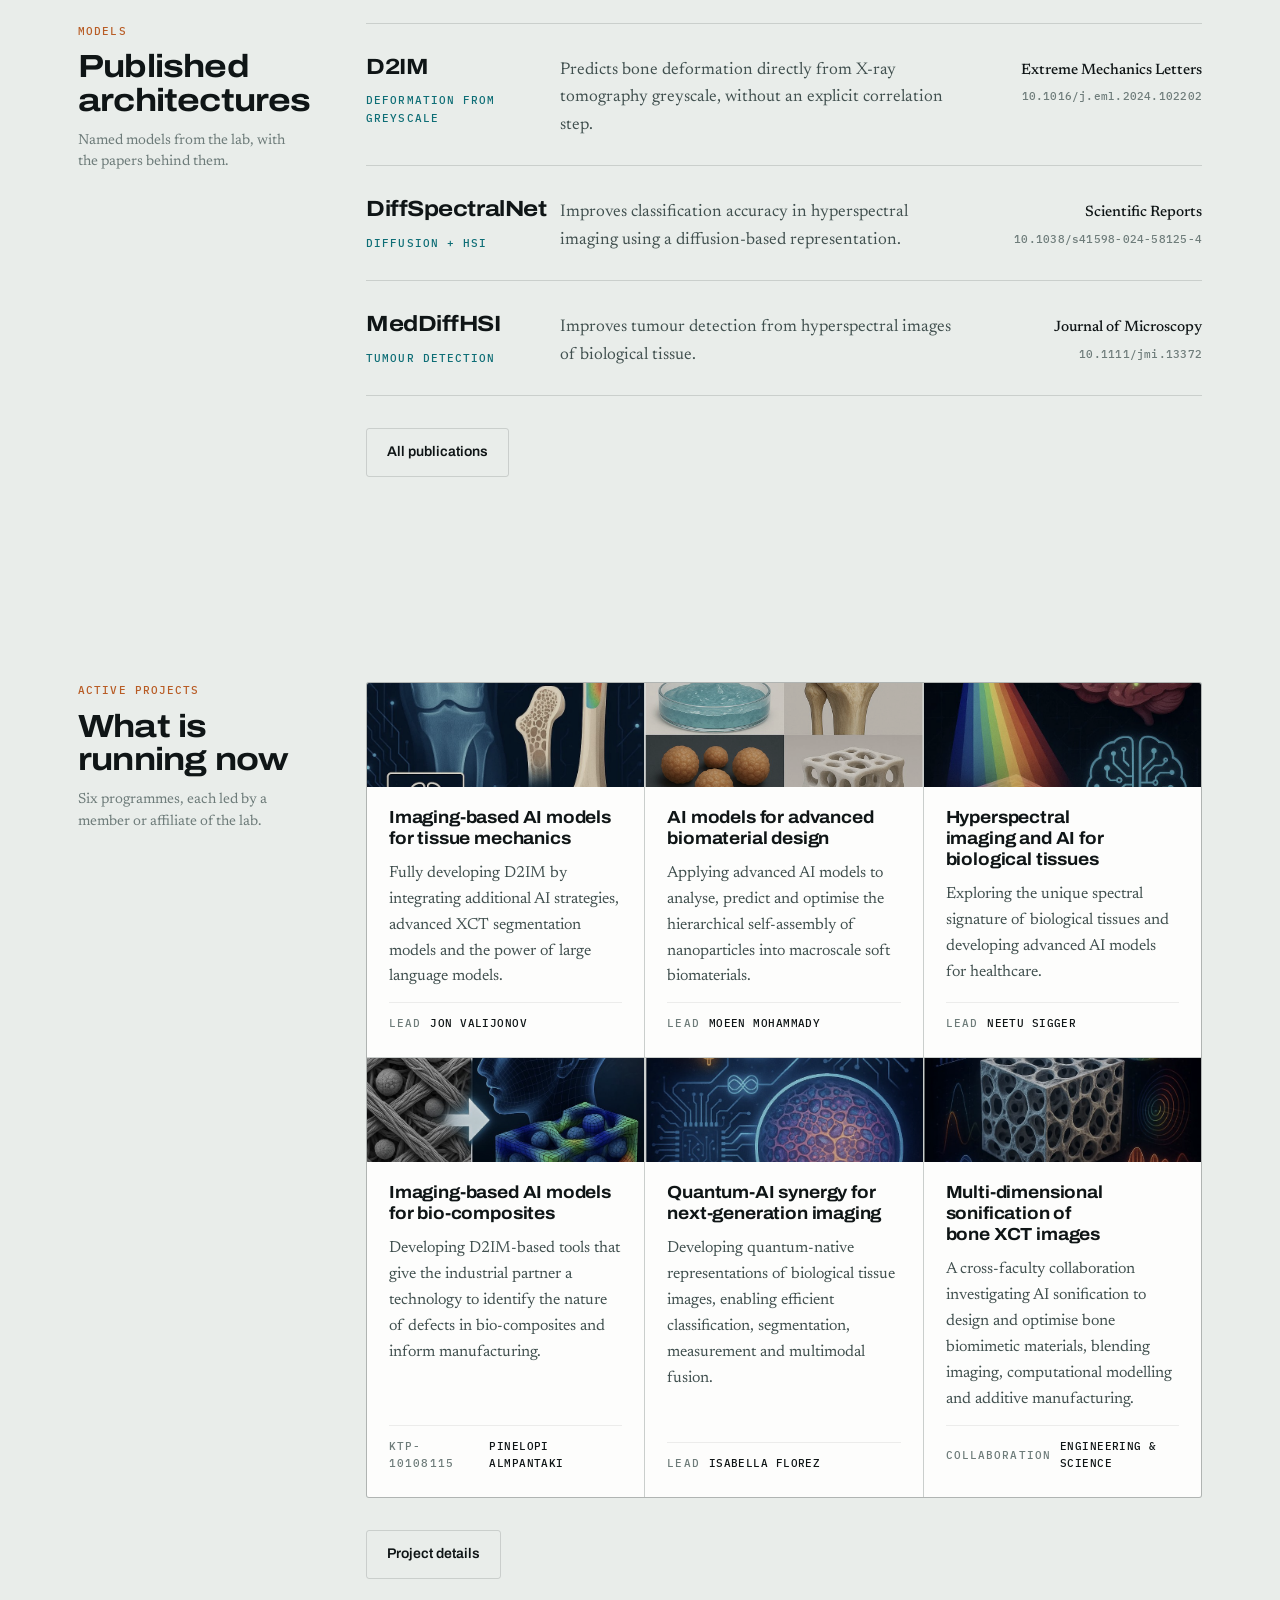
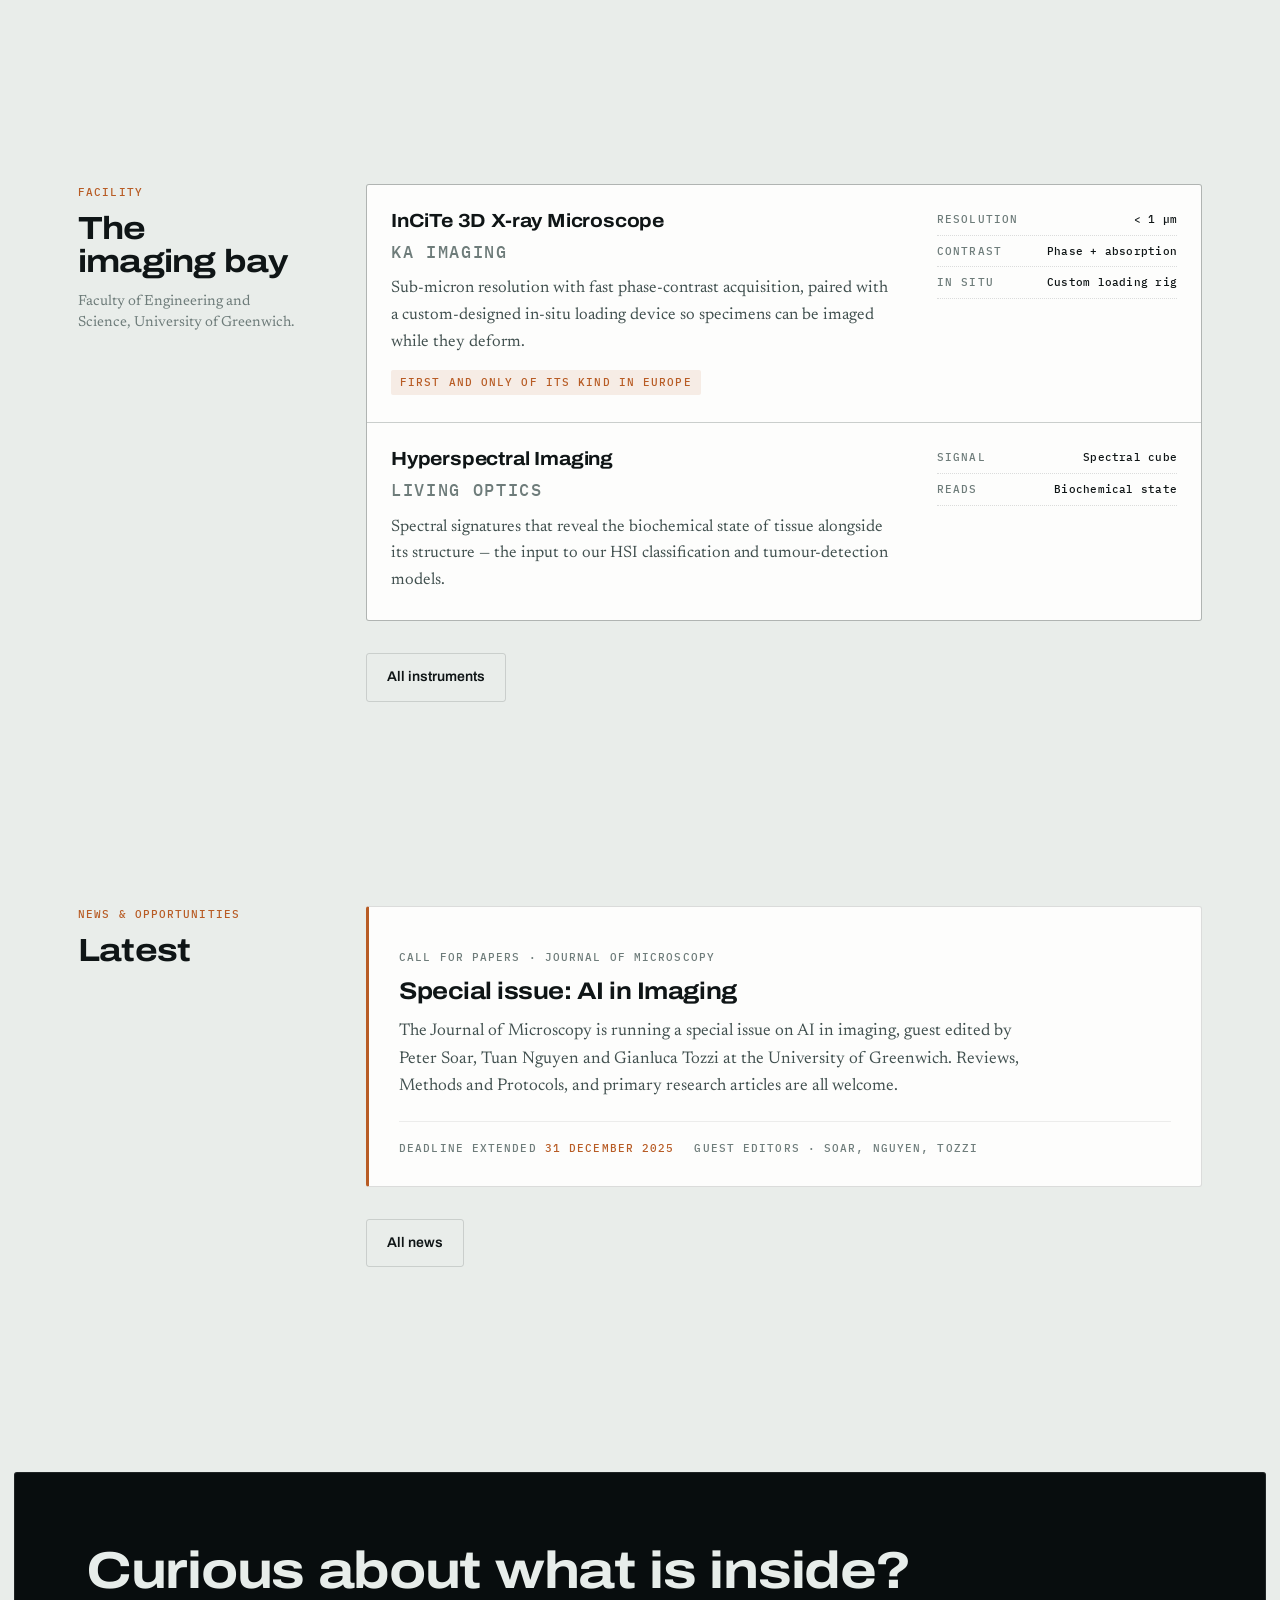
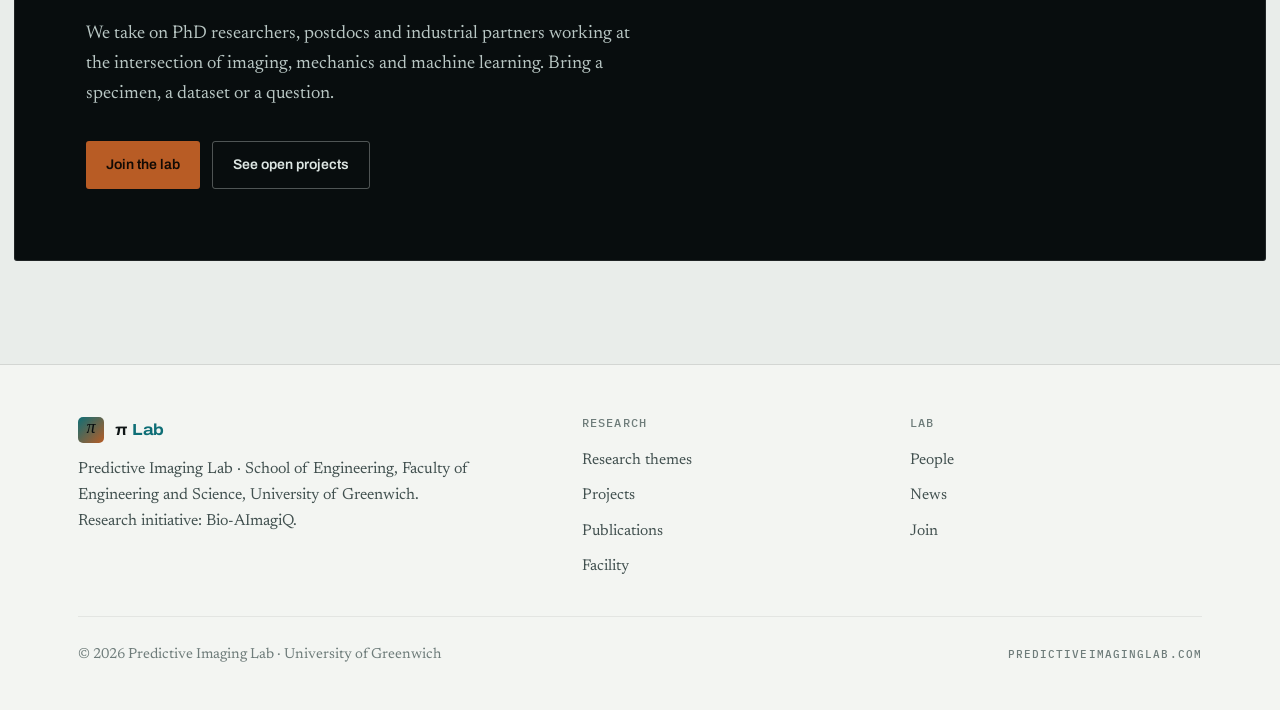
==== commit bf2230cb: "Replace generated tile placeholders with real imagery The project cards on the home page and the pro" ====
--- a/index.html
+++ b/index.html
@@ -125,7 +125,7 @@
     <div>
       <div class="projects rv">
         <article class="proj">
-          <div class="proj-img"><canvas class="tile" data-seed="1"></canvas></div>
+          <div class="proj-img"><img src="assets/img/proj-tissue-mechanics.jpg" alt="Knee radiograph beside a femur rendered with a strain colour map and trabecular bone detail" loading="lazy" decoding="async"></div>
           <div class="proj-body">
             <h3>Imaging-based AI models for tissue mechanics</h3>
             <p>Fully developing D2IM by integrating additional AI strategies, advanced XCT segmentation models and the power of large language models.</p>
@@ -133,7 +133,7 @@
           </div>
         </article>
         <article class="proj">
-          <div class="proj-img"><canvas class="tile" data-seed="2"></canvas></div>
+          <div class="proj-img"><img src="assets/img/proj-biomaterials.jpg" alt="Molecular model, joint anatomy, self-assembled nanoparticles and a printed lattice scaffold" loading="lazy" decoding="async"></div>
           <div class="proj-body">
             <h3>AI models for advanced biomaterial design</h3>
             <p>Applying advanced AI models to analyse, predict and optimise the hierarchical self-assembly of nanoparticles into macroscale soft biomaterials.</p>
@@ -141,7 +141,7 @@
           </div>
         </article>
         <article class="proj">
-          <div class="proj-img"><canvas class="tile" data-seed="3"></canvas></div>
+          <div class="proj-img"><img src="assets/img/proj-hyperspectral.jpg" alt="Hyperspectral light dispersed across a tissue sample beside a brain illustration" loading="lazy" decoding="async"></div>
           <div class="proj-body">
             <h3>Hyperspectral imaging and AI for biological tissues</h3>
             <p>Exploring the unique spectral signature of biological tissues and developing advanced AI models for healthcare.</p>
@@ -149,7 +149,7 @@
           </div>
         </article>
         <article class="proj">
-          <div class="proj-img"><canvas class="tile" data-seed="4"></canvas></div>
+          <div class="proj-img"><img src="assets/img/proj-biocomposites.jpg" alt="Scanning electron micrograph of composite fibres mapped to a modelled defect volume" loading="lazy" decoding="async"></div>
           <div class="proj-body">
             <h3>Imaging-based AI models for bio-composites</h3>
             <p>Developing D2IM-based tools that give the industrial partner a technology to identify the nature of defects in bio-composites and inform manufacturing.</p>
@@ -157,7 +157,7 @@
           </div>
         </article>
         <article class="proj">
-          <div class="proj-img"><canvas class="tile" data-seed="5"></canvas></div>
+          <div class="proj-img"><img src="assets/img/proj-quantum.jpg" alt="Quantum processor and AI circuitry beside a magnified tissue cross-section" loading="lazy" decoding="async"></div>
           <div class="proj-body">
             <h3>Quantum-AI synergy for next-generation imaging</h3>
             <p>Developing quantum-native representations of biological tissue images, enabling efficient classification, segmentation, measurement and multimodal fusion.</p>
@@ -165,7 +165,7 @@
           </div>
         </article>
         <article class="proj">
-          <div class="proj-img"><canvas class="tile" data-seed="6"></canvas></div>
+          <div class="proj-img"><img src="assets/img/proj-sonification.jpg" alt="Bone lattice cube surrounded by acoustic waveforms and frequency spectra" loading="lazy" decoding="async"></div>
           <div class="proj-body">
             <h3>Multi-dimensional sonification of bone XCT images</h3>
             <p>A cross-faculty collaboration investigating AI sonification to design and optimise bone biomimetic materials, blending imaging, computational modelling and additive manufacturing.</p>
--- a/assets/css/site.css
+++ b/assets/css/site.css
@@ -275,6 +275,14 @@
 .proj:hover{background:var(--bench-2)}
 .proj-img{height:104px;background:var(--film);position:relative;overflow:hidden}
 .proj-img canvas{width:100%;height:100%;display:block}
+.proj-img img{
+  width:100%;height:100%;display:block;object-fit:cover;
+  /* the source illustrations are far more saturated than the palette;
+     damping them keeps the card grid reading as one system */
+  filter:saturate(.72) contrast(1.04) brightness(.86);
+  transition:filter .3s, transform .5s cubic-bezier(.2,.7,.3,1);
+}
+.proj:hover .proj-img img{filter:saturate(1) contrast(1) brightness(1);transform:scale(1.03)}
 .proj-body{padding:20px 22px 24px;display:flex;flex-direction:column;gap:12px;flex:1}
 .proj h3{font-size:17.5px;font-variation-settings:"wdth" 108;letter-spacing:-.01em;line-height:1.2}
 .proj p{color:var(--ink-2);font-size:16px;flex:1}
@@ -291,7 +299,9 @@
 }
 .proj-row:last-child{border-bottom:1px solid var(--line)}
 .proj-row .media{background:var(--film);border-radius:var(--r);overflow:hidden;aspect-ratio:16/9}
-.proj-row .media canvas{width:100%;height:100%;display:block}
+.proj-row .media img{width:100%;height:100%;display:block;object-fit:cover;filter:saturate(.72) contrast(1.04) brightness(.86);transition:filter .3s}
+.proj-row:hover .media img{filter:none}
+.media canvas{width:100%;height:100%;display:block}
 .proj-row h3{font-size:22px;font-variation-settings:"wdth" 112;letter-spacing:-.018em}
 .proj-row p{color:var(--ink-2);margin-top:14px;max-width:62ch}
 .meta-row{display:flex;flex-wrap:wrap;gap:10px;margin-top:18px}
@@ -460,3 +470,19 @@
   *{animation:none!important;transition:none!important}
   .rv{opacity:1;transform:none}
 }
+
+
+/* ---------- photographic plates ---------- */
+.plate{
+  position:relative;border:1px solid var(--line);border-radius:var(--r);
+  overflow:hidden;background:var(--film);margin-bottom:28px;
+}
+.plate img{width:100%;display:block}
+.plate figcaption{
+  display:flex;flex-wrap:wrap;gap:6px 18px;align-items:baseline;
+  padding:12px 16px;background:var(--surface);border-top:1px solid var(--line);
+  color:var(--ink-3);
+}
+.plate figcaption b{color:var(--ink);font-weight:500}
+.plate-inline{display:grid;grid-template-columns:minmax(0,1fr) minmax(0,320px);gap:24px;align-items:start}
+@media (max-width:860px){.plate-inline{grid-template-columns:1fr}}
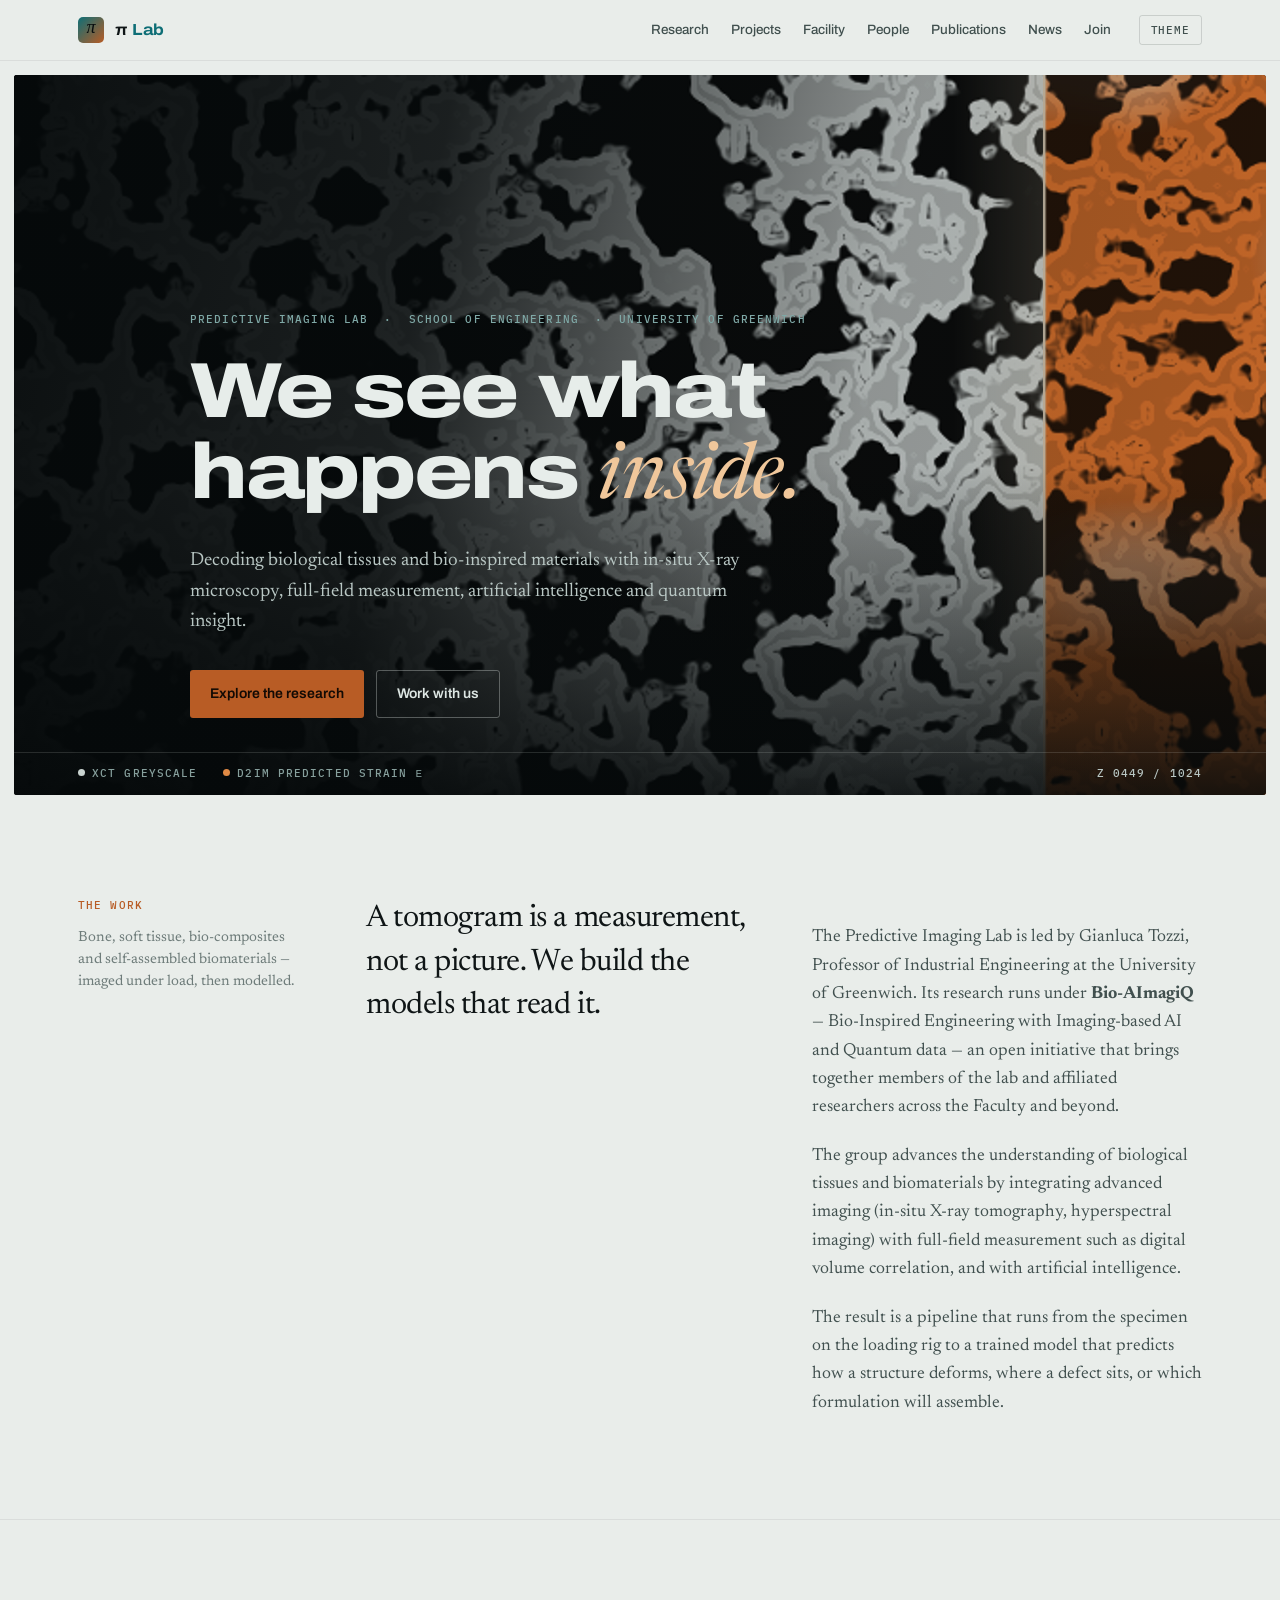
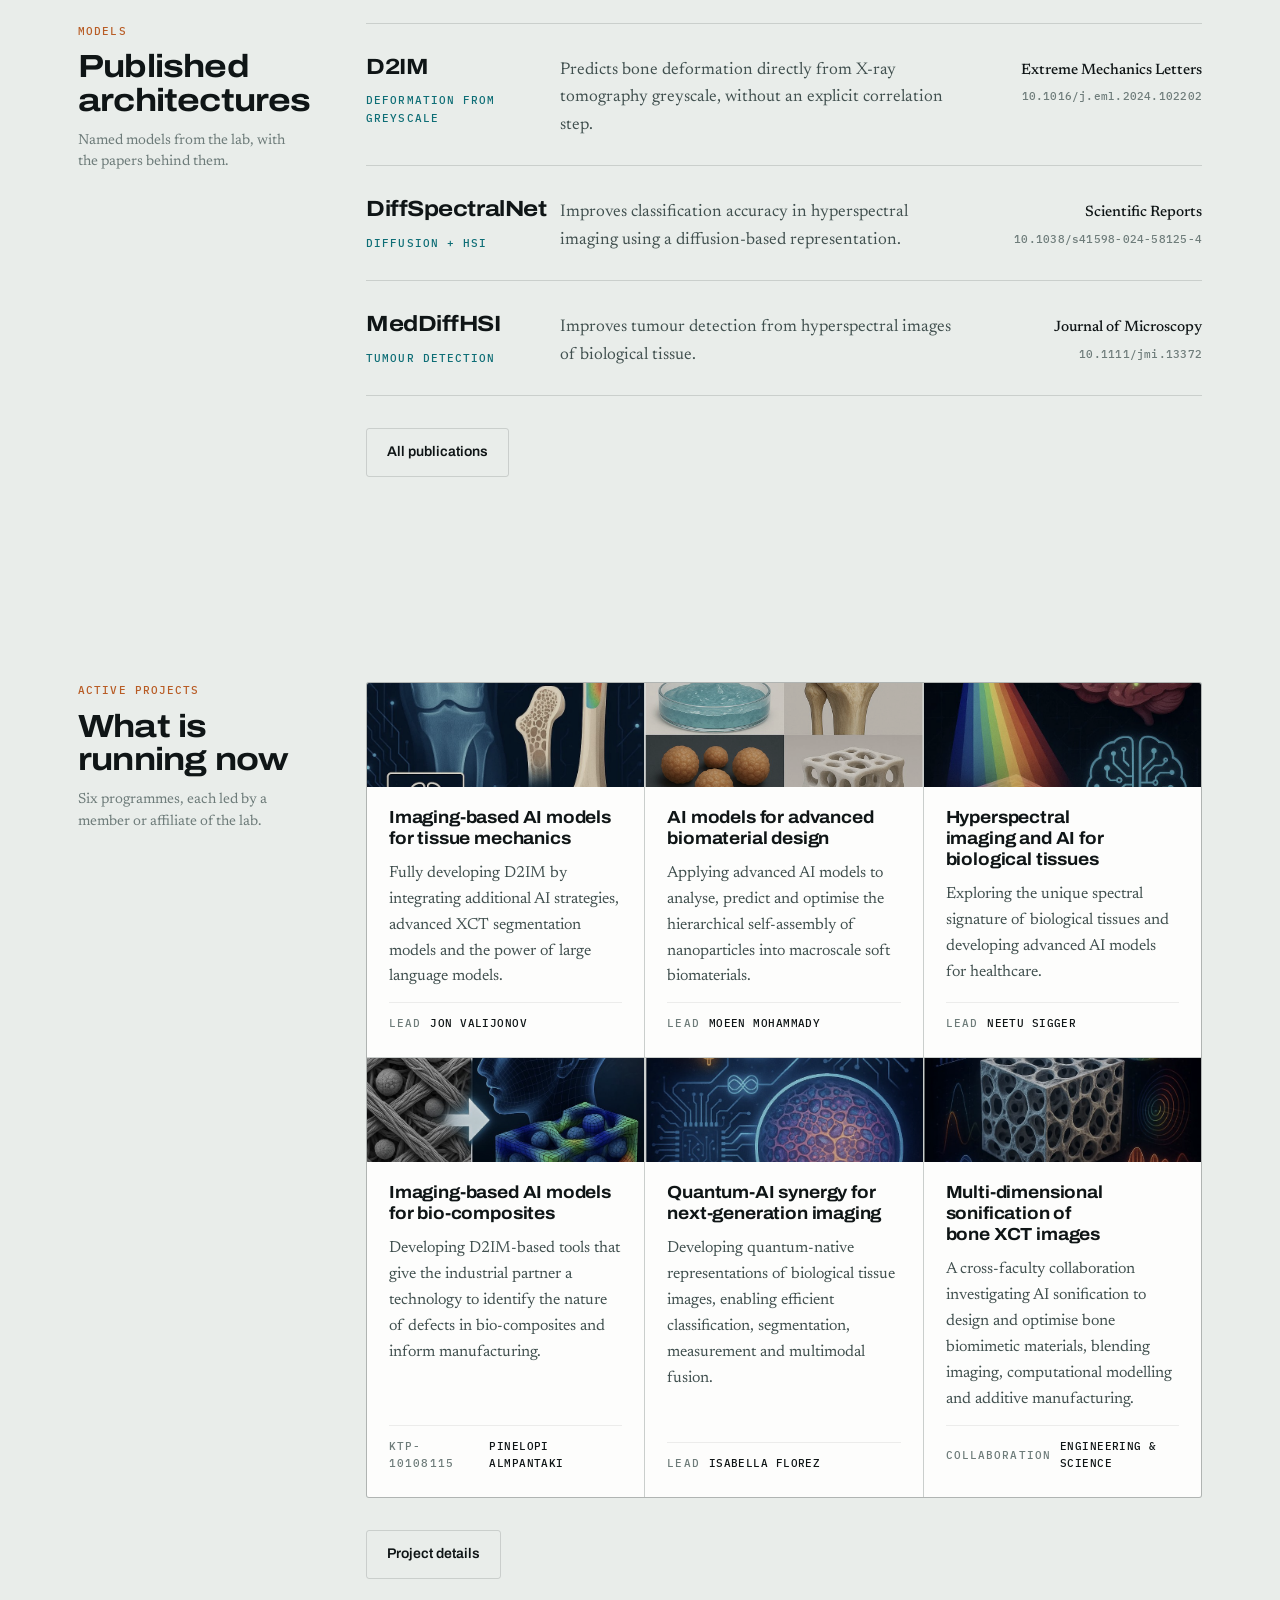
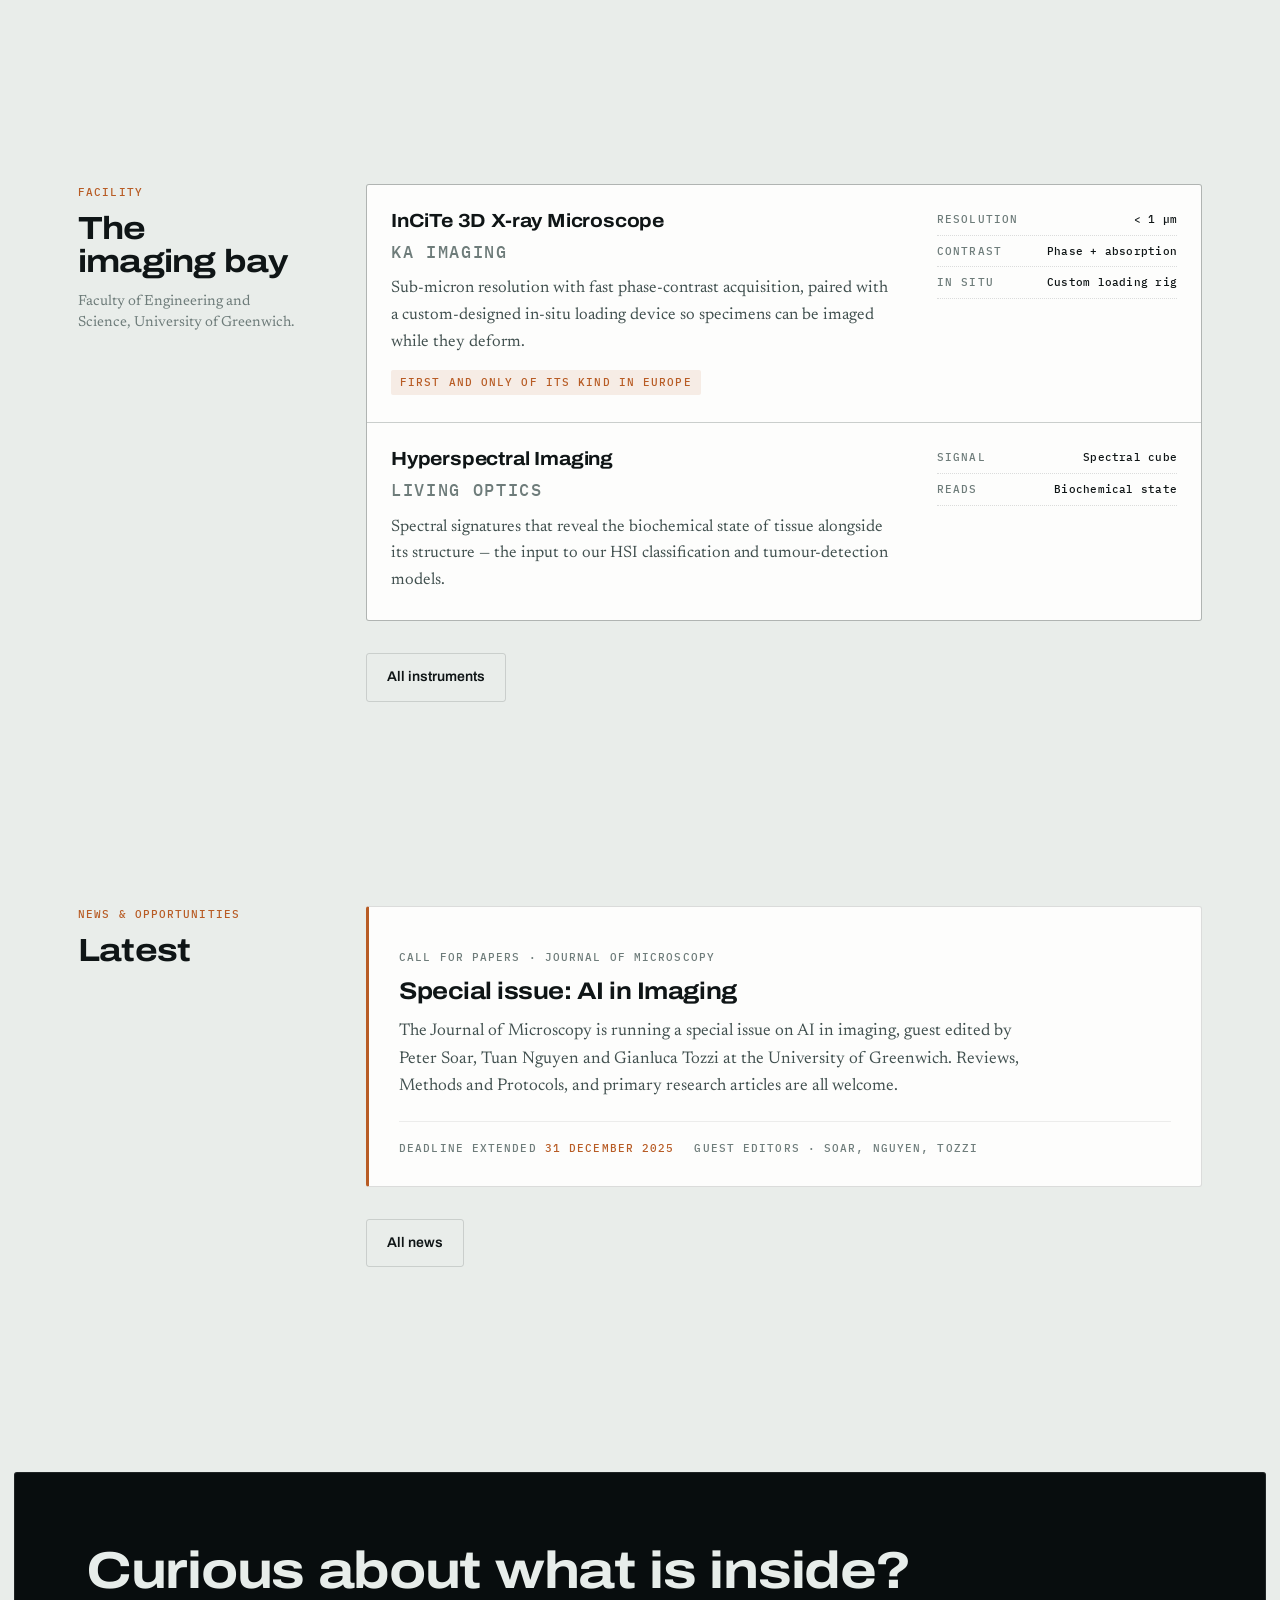
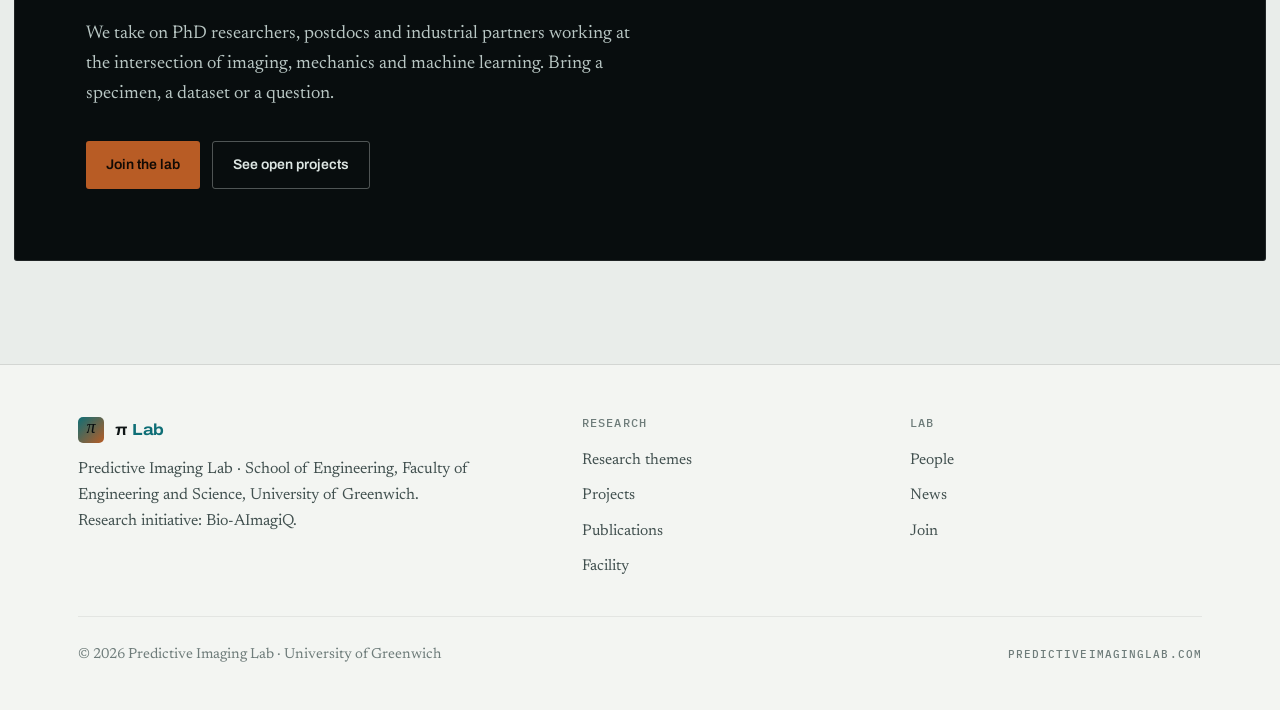
==== commit 4e3d5f46: "Broaden tagline to "We see what happens inside" Supervisor feedback: "see" is more general and visio" ====
--- a/index.html
+++ b/index.html
@@ -7,7 +7,7 @@
 <meta name="description" content="The Predictive Imaging Lab decodes biological tissues and bio-inspired materials with in-situ X-ray microscopy, full-field measurement, artificial intelligence and quantum insight. University of Greenwich.">
 <link rel="canonical" href="https://predictiveimaginglab.com/">
 <meta property="og:title" content="π Lab — Predictive Imaging Lab">
-<meta property="og:description" content="We measure what happens inside. Imaging, mechanics and machine learning at the University of Greenwich.">
+<meta property="og:description" content="We see what happens inside. Imaging, mechanics and machine learning at the University of Greenwich.">
 <meta property="og:type" content="website">
 <meta property="og:url" content="https://predictiveimaginglab.com/">
 <link rel="icon" href="data:image/svg+xml,<svg xmlns='http://www.w3.org/2000/svg' viewBox='0 0 32 32'><rect width='32' height='32' rx='6' fill='%230E6E76'/><text x='16' y='24' font-size='21' font-family='Georgia,serif' font-style='italic' text-anchor='middle' fill='%23E9EDEA'>π</text></svg>">
@@ -46,7 +46,7 @@
     <div class="wrap hero-wrap">
       <div class="hero-copy">
         <p class="eyebrow mono">Predictive Imaging Lab &nbsp;&middot;&nbsp; School of Engineering &nbsp;&middot;&nbsp; University of Greenwich</p>
-        <h1>We measure what happens <em>inside.</em></h1>
+        <h1>We see what happens <em>inside.</em></h1>
         <p class="lede">Decoding biological tissues and bio&#8209;inspired materials with in&#8209;situ X-ray microscopy, full-field measurement, artificial intelligence and quantum insight.</p>
         <div class="cta-row">
           <a class="btn btn-a" href="research.html">Explore the research</a>
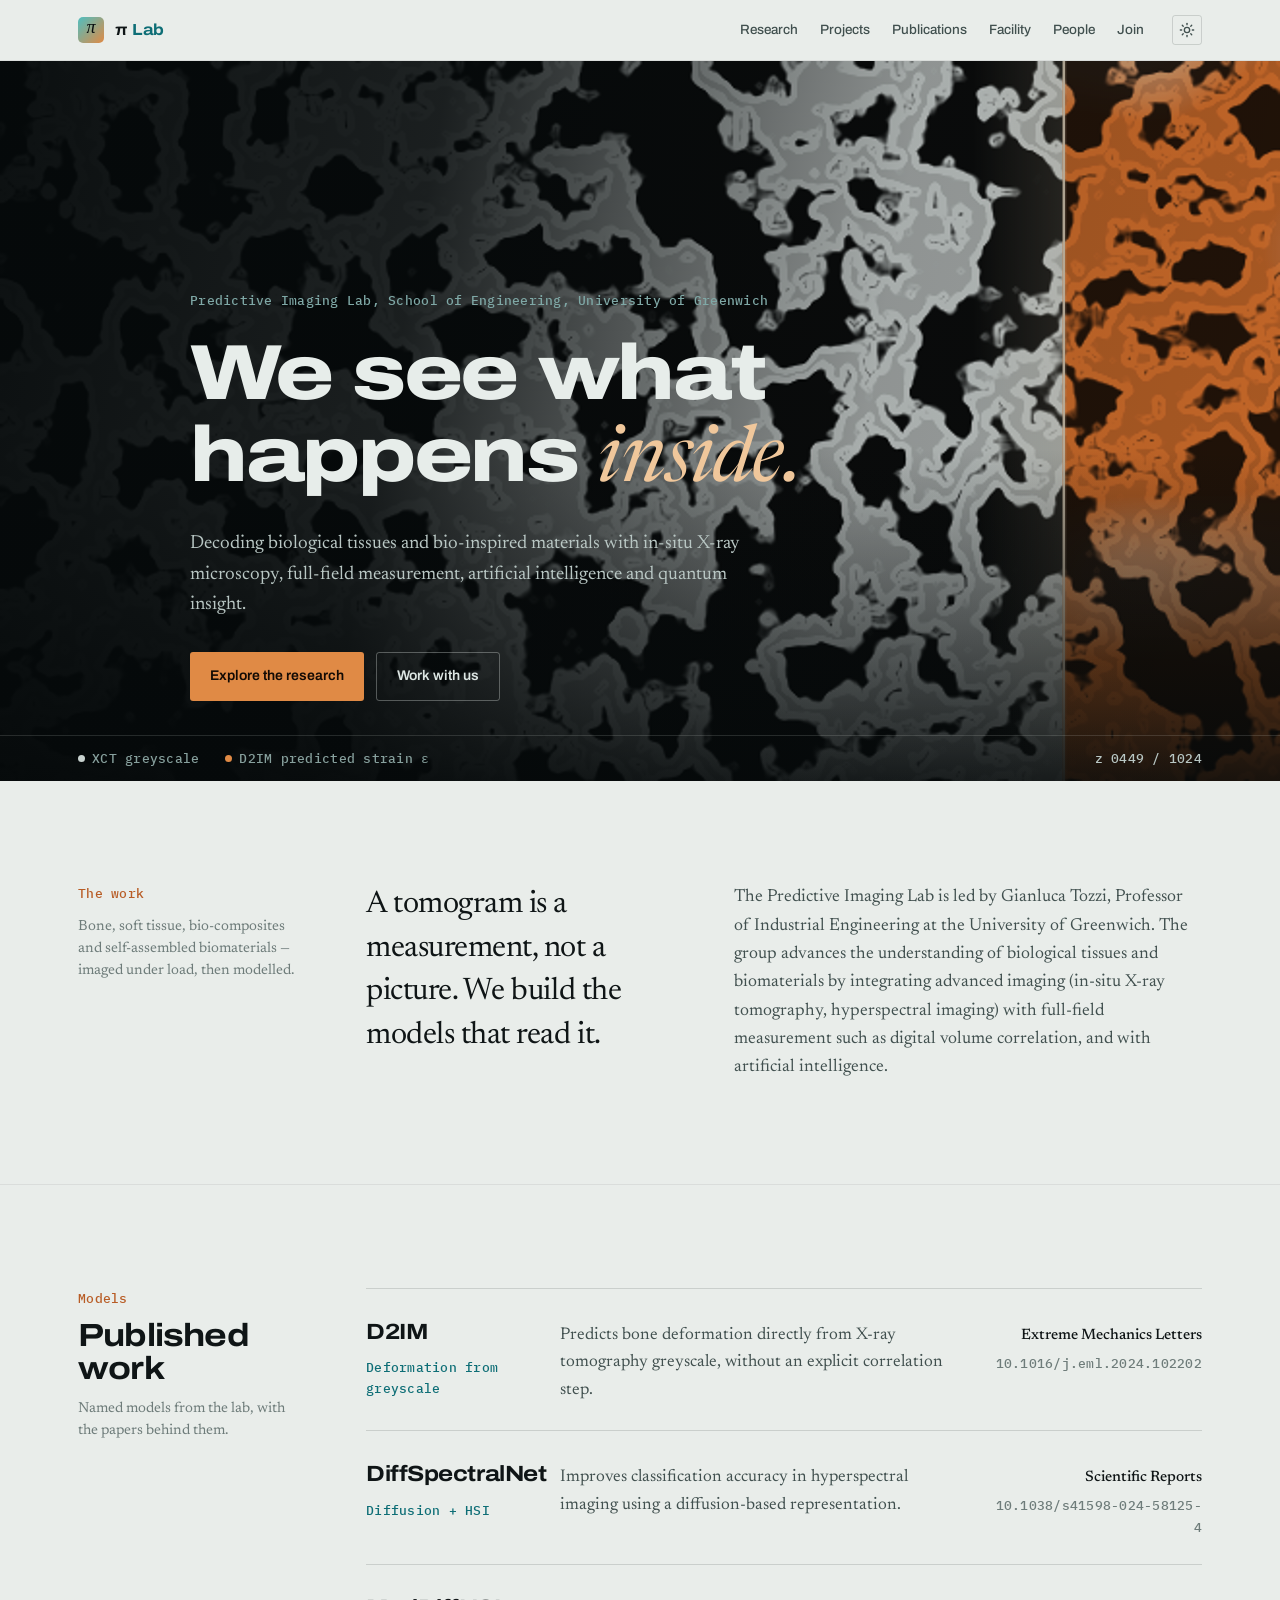
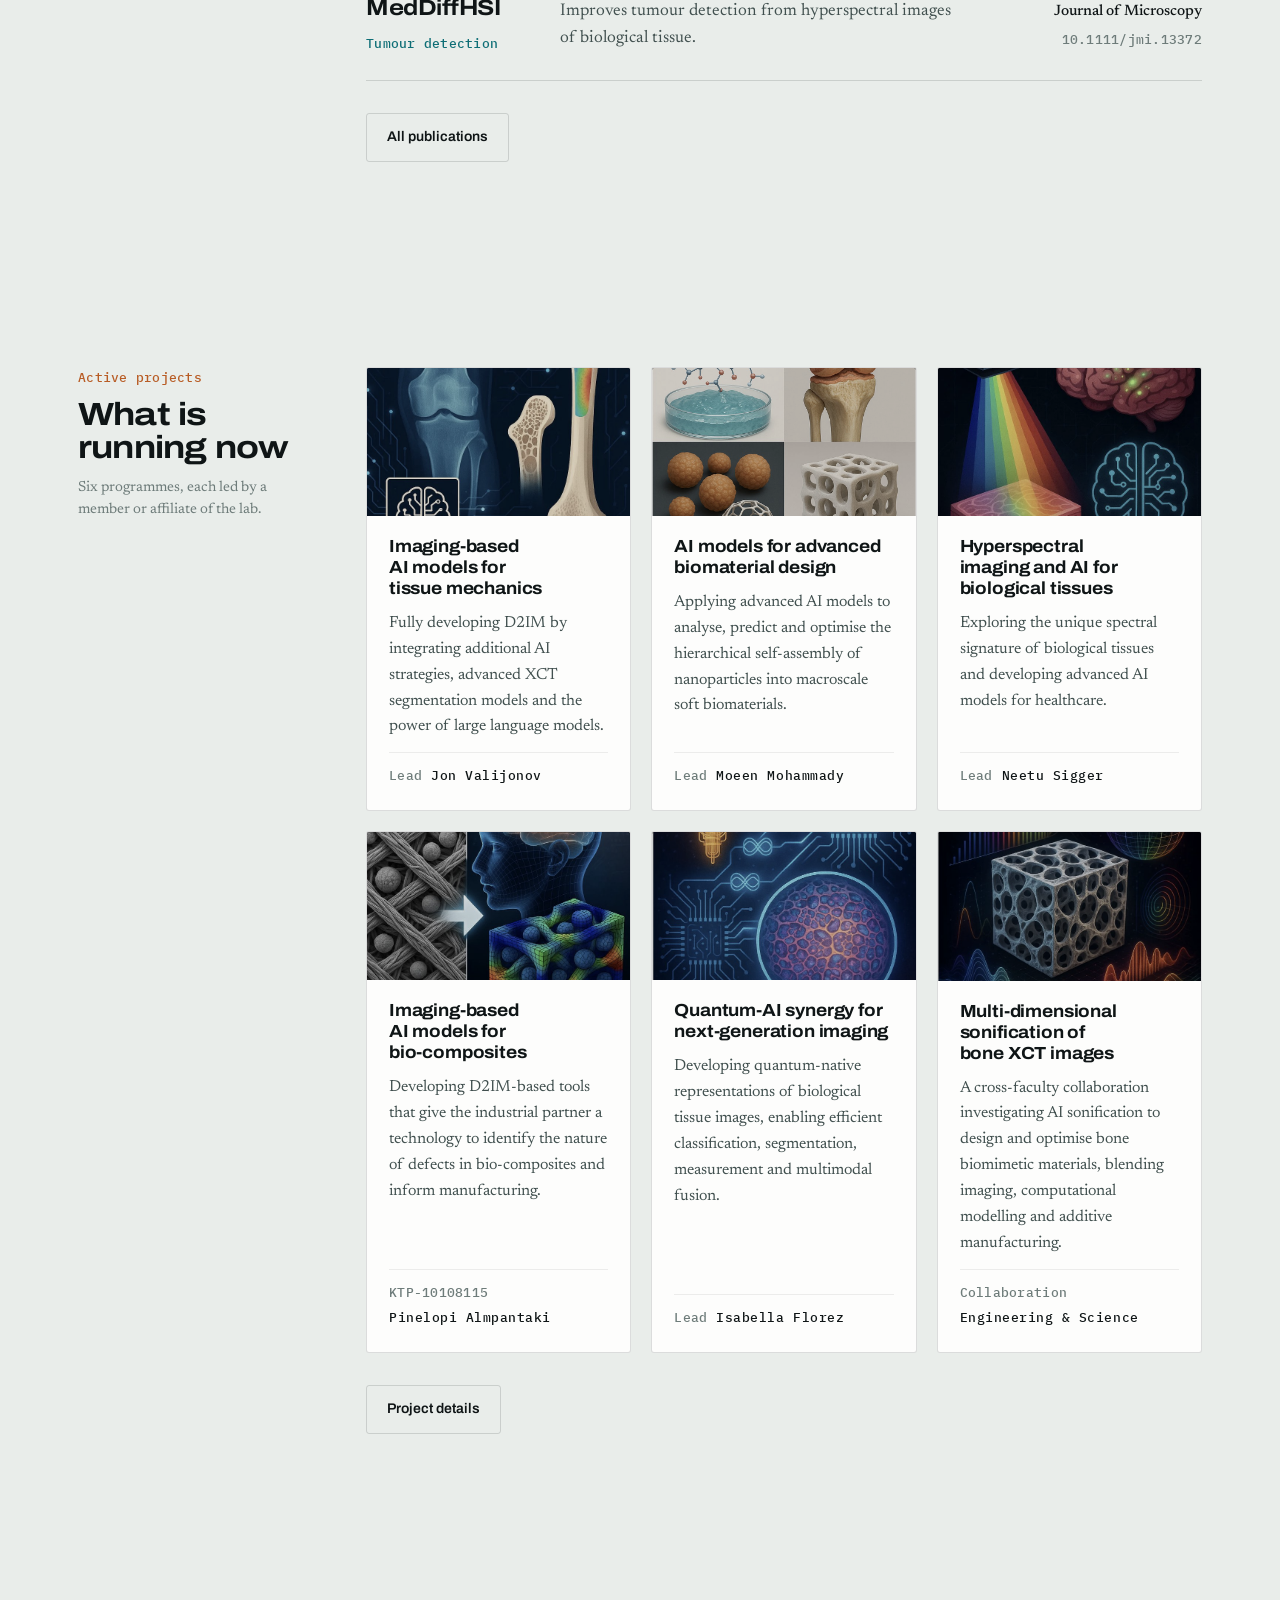
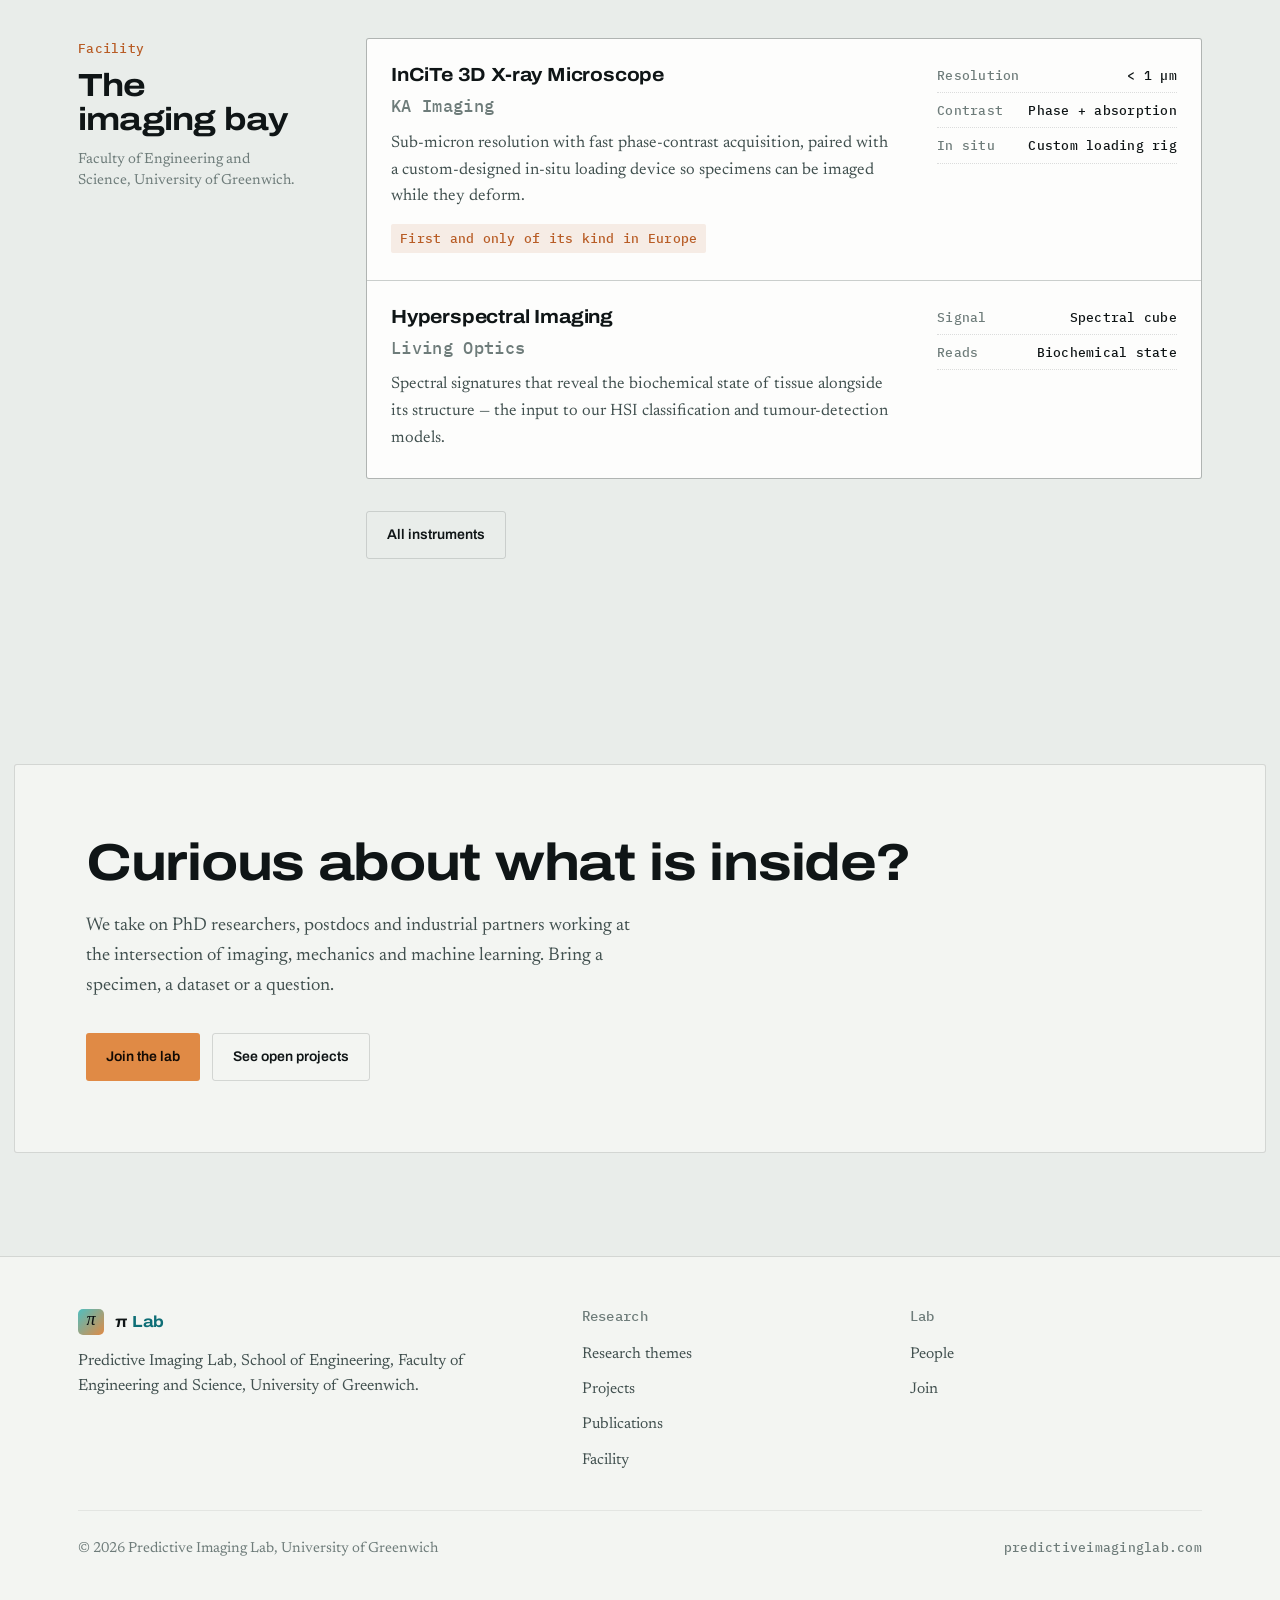
==== commit e8561a8c: "Rework the site from supervisor feedback Content - Broaden the tagline to "We see what happens insid" ====
--- a/index.html
+++ b/index.html
@@ -29,13 +29,15 @@
     <nav class="nav" aria-label="Primary">
       <a href="research.html">Research</a>
       <a href="projects.html">Projects</a>
+      <a href="publications.html">Publications</a>
       <a href="facility.html">Facility</a>
       <a href="people.html">People</a>
-      <a href="publications.html">Publications</a>
-      <a href="news.html">News</a>
       <a href="join.html">Join</a>
     </nav>
-    <button class="themebtn" id="theme" type="button">Theme</button>
+    <button class="themebtn" id="theme" type="button" aria-label="Switch between light and dark theme" title="Switch theme">
+      <svg class="i-sun" viewBox="0 0 24 24" aria-hidden="true"><circle cx="12" cy="12" r="4"/><path d="M12 2v2"/><path d="M12 20v2"/><path d="m4.93 4.93 1.41 1.41"/><path d="m17.66 17.66 1.41 1.41"/><path d="M2 12h2"/><path d="M20 12h2"/><path d="m6.34 17.66-1.41 1.41"/><path d="m19.07 4.93-1.41 1.41"/></svg>
+      <svg class="i-moon" viewBox="0 0 24 24" aria-hidden="true"><path d="M12 3a6 6 0 0 0 9 9 9 9 0 1 1-9-9Z"/></svg>
+    </button>
   </div>
 </div>
 
@@ -45,7 +47,7 @@
     <div class="scrim"></div>
     <div class="wrap hero-wrap">
       <div class="hero-copy">
-        <p class="eyebrow mono">Predictive Imaging Lab &nbsp;&middot;&nbsp; School of Engineering &nbsp;&middot;&nbsp; University of Greenwich</p>
+        <p class="eyebrow mono">Predictive Imaging Lab, School of Engineering, University of Greenwich</p>
         <h1>We see what happens <em>inside.</em></h1>
         <p class="lede">Decoding biological tissues and bio&#8209;inspired materials with in&#8209;situ X-ray microscopy, full-field measurement, artificial intelligence and quantum insight.</p>
         <div class="cta-row">
@@ -75,9 +77,7 @@
     <div class="thesis-cols">
       <p class="statement">A tomogram is a measurement, not a picture. We build the models that read it.</p>
       <div>
-        <p class="sub">The Predictive Imaging Lab is led by Gianluca Tozzi, Professor of Industrial Engineering at the University of Greenwich. Its research runs under <b>Bio&#8209;AImagiQ</b> — Bio-Inspired Engineering with Imaging-based AI and Quantum data — an open initiative that brings together members of the lab and affiliated researchers across the Faculty and beyond.</p>
-        <p class="sub">The group advances the understanding of biological tissues and biomaterials by integrating advanced imaging (in&#8209;situ X-ray tomography, hyperspectral imaging) with full-field measurement such as digital volume correlation, and with artificial intelligence.</p>
-        <p class="sub">The result is a pipeline that runs from the specimen on the loading rig to a trained model that predicts how a structure deforms, where a defect sits, or which formulation will assemble.</p>
+        <p class="sub">The Predictive Imaging Lab is led by Gianluca Tozzi, Professor of Industrial Engineering at the University of Greenwich. The group advances the understanding of biological tissues and biomaterials by integrating advanced imaging (in&#8209;situ X-ray tomography, hyperspectral imaging) with full-field measurement such as digital volume correlation, and with artificial intelligence.</p>
       </div>
     </div>
   </div>
@@ -87,7 +87,7 @@
   <div class="wrap grid">
     <div class="rail">
       <span class="kicker mono">Models</span>
-      <h2>Published architectures</h2>
+      <h2>Published work</h2>
       <p>Named models from the lab, with the papers behind them.</p>
     </div>
     <div>
@@ -221,29 +221,6 @@
   </div>
 </section>
 
-<section>
-  <div class="wrap grid">
-    <div class="rail">
-      <span class="kicker mono">News &amp; opportunities</span>
-      <h2>Latest</h2>
-    </div>
-    <div>
-      <div class="notice rv">
-        <p class="mono" style="color:var(--ink-3);margin-bottom:12px">Call for papers &middot; Journal of Microscopy</p>
-        <h3>Special issue: AI in Imaging</h3>
-        <p>The Journal of Microscopy is running a special issue on AI in imaging, guest edited by Peter Soar, Tuan Nguyen and Gianluca Tozzi at the University of Greenwich. Reviews, Methods and Protocols, and primary research articles are all welcome.</p>
-        <div class="meta mono">
-          <span>Deadline extended <b>31 December 2025</b></span>
-          <span>Guest editors &middot; Soar, Nguyen, Tozzi</span>
-        </div>
-      </div>
-      <div class="cta-row">
-        <a class="btn btn-light" href="news.html">All news</a>
-      </div>
-    </div>
-  </div>
-</section>
-
 <section style="padding-bottom:clamp(56px,8vw,104px)">
   <div class="join">
     <h2>Curious about what is inside?</h2>
@@ -265,7 +242,7 @@
           <span class="mark-glyph" aria-hidden="true">π</span>
           <span class="mark-name">π <span>Lab</span></span>
         </a>
-        <p>Predictive Imaging Lab &middot; School of Engineering, Faculty of Engineering and Science, University of Greenwich. Research initiative: Bio&#8209;AImagiQ.</p>
+        <p>Predictive Imaging Lab, School of Engineering, Faculty of Engineering and Science, University of Greenwich.</p>
       </div>
       <div class="foot-col">
         <h4>Research</h4>
@@ -277,12 +254,11 @@
       <div class="foot-col">
         <h4>Lab</h4>
         <a href="people.html">People</a>
-        <a href="news.html">News</a>
         <a href="join.html">Join</a>
       </div>
     </div>
     <div class="foot-base">
-      <span>&copy; 2026 Predictive Imaging Lab &middot; University of Greenwich</span>
+      <span>&copy; 2026 Predictive Imaging Lab, University of Greenwich</span>
       <span class="mono">predictiveimaginglab.com</span>
     </div>
   </div>
--- a/assets/css/site.css
+++ b/assets/css/site.css
@@ -94,9 +94,10 @@
 
 .mono{
   font-family:"IBM Plex Mono",ui-monospace,SFMono-Regular,Menlo,monospace;
-  font-size:11px;
-  letter-spacing:.1em;
-  text-transform:uppercase;
+  /* Sized for lowercase: caps carried the old 11px, sentence case needs more. */
+  font-size:13px;
+  /* Set as written. Wide tracking is for caps, so it stays tight here. */
+  letter-spacing:.02em;
   font-weight:500;
 }
 .wrap{max-width:1180px;margin:0 auto;padding:0 28px}
@@ -118,7 +119,9 @@
 .mark{display:flex;align-items:center;gap:11px;text-decoration:none;margin-right:auto}
 .mark-glyph{
   width:26px;height:26px;border-radius:5px;flex:none;
-  background:linear-gradient(135deg, var(--teal), var(--copper));
+  /* The mark is a fixed brand asset, so it keeps the bright accent pair in
+     both themes rather than following the theme tokens into darker values. */
+  background:linear-gradient(135deg, #4FBEC0, #E08A45);
   display:flex;align-items:center;justify-content:center;
   font-family:"Newsreader",Georgia,serif;font-style:italic;font-weight:500;
   font-size:18px;line-height:1;color:var(--film);
@@ -140,16 +143,35 @@
 .nav a[aria-current="page"]{color:var(--ink);border-bottom-color:var(--copper)}
 .themebtn{
   border:1px solid var(--line);background:transparent;color:var(--ink-2);
-  border-radius:var(--r);height:30px;padding:0 11px;cursor:pointer;
-  font-family:"IBM Plex Mono",monospace;font-size:11px;
-  letter-spacing:.08em;text-transform:uppercase;font-weight:500;
+  border-radius:var(--r);width:30px;height:30px;padding:0;cursor:pointer;
+  display:grid;place-items:center;
 }
 .themebtn:hover{color:var(--ink);border-color:var(--ink-3)}
+/* Sun and moon share one grid cell and cross-fade, so the button never
+   reflows. Which one shows must mirror the theme tokens above: the stored
+   choice wins, otherwise the system preference decides. */
+.themebtn svg{
+  grid-area:1/1;width:16px;height:16px;
+  fill:none;stroke:currentColor;stroke-width:2;
+  stroke-linecap:round;stroke-linejoin:round;
+  transition:opacity .25s ease, transform .25s ease;
+}
+.themebtn .i-sun{opacity:1;transform:none}
+.themebtn .i-moon{opacity:0;transform:rotate(90deg) scale(.4)}
+@media (prefers-color-scheme:dark){
+  :root:not([data-theme="light"]) .themebtn .i-sun{opacity:0;transform:rotate(-90deg) scale(.4)}
+  :root:not([data-theme="light"]) .themebtn .i-moon{opacity:1;transform:none}
+}
+:root[data-theme="dark"] .themebtn .i-sun{opacity:0;transform:rotate(-90deg) scale(.4)}
+:root[data-theme="dark"] .themebtn .i-moon{opacity:1;transform:none}
+@media (prefers-reduced-motion:reduce){ .themebtn svg{transition:none} }
 
 /* ------------------------------------------------------ home hero panel -- */
-.hero{padding:14px 14px 0}
+/* The hero runs full-bleed: no inset, and square corners so the panel meets
+   the viewport edges cleanly rather than showing the page behind its radius. */
+.hero{padding:0}
 .panel{
-  position:relative;background:var(--film);border-radius:var(--r);overflow:hidden;
+  position:relative;background:var(--film);border-radius:0;overflow:hidden;
   min-height:min(80vh,720px);display:flex;flex-direction:column;justify-content:flex-end;
 }
 .panel canvas{position:absolute;inset:0;width:100%;height:100%;display:block}
@@ -183,7 +205,11 @@
   font-family:"Archivo",sans-serif;font-size:14px;font-weight:600;
   padding:12px 20px;border-radius:var(--r);
 }
-.btn-a{background:var(--copper);color:#120A04}
+/* Pinned rather than tracking --copper: the light theme's darker copper gives
+   the near-black label only 4.29:1, under the 4.5:1 floor. This is the dark
+   theme's warmer value, which reads at 7.37:1 and also sits better on the
+   dark hero. The --copper token is unchanged for text, rules and focus. */
+.btn-a{background:#E08A45;color:#120A04}
 .btn-a:hover{background:#D9752F}
 .btn-b{border:1px solid rgba(231,237,234,.32);color:#DDE6E3}
 .btn-b:hover{border-color:#DDE6E3;background:rgba(231,237,234,.07)}
@@ -212,13 +238,15 @@
 .rail h2{font-size:clamp(26px,2.5vw,32px)}
 h2{font-size:clamp(28px,3.6vw,42px);letter-spacing:-.025em}
 .section-sub{margin-top:16px;max-width:62ch;color:var(--ink-2);font-size:18px}
+.section-sub a{color:var(--teal)}
 
 /* ------------------------------------------------------------- thesis -- */
 .thesis{border-bottom:1px solid var(--line-2)}
 .statement{font-size:clamp(22px,2.7vw,31px);line-height:1.4;max-width:26ch;letter-spacing:-.015em}
 .thesis .sub{font-size:17.5px;line-height:1.62;color:var(--ink-2);max-width:60ch;margin-top:26px}
+.thesis .sub:first-child{margin-top:0}
 .thesis .sub + .sub{margin-top:20px}
-.thesis-cols{display:grid;grid-template-columns:1fr 1fr;gap:clamp(28px,5vw,56px)}
+.thesis-cols{display:grid;grid-template-columns:0.8fr 1.2fr;gap:clamp(28px,5vw,56px)}
 
 /* -------------------------------------------------------- instruments -- */
 .instruments{
@@ -268,12 +296,14 @@
 
 /* ------------------------------------------------------------ projects -- */
 .projects{
-  display:grid;grid-template-columns:repeat(auto-fit,minmax(260px,1fr));gap:1px;
-  background:var(--line);border:1px solid var(--line);border-radius:var(--r);overflow:hidden;
-}
-.proj{background:var(--surface);display:flex;flex-direction:column;transition:background .25s}
+  display:grid;grid-template-columns:repeat(auto-fit,minmax(260px,1fr));gap:20px;
+}
+.proj{
+  background:var(--surface);display:flex;flex-direction:column;transition:background .25s;
+  border:1px solid var(--line);border-radius:var(--r);overflow:hidden;
+}
 .proj:hover{background:var(--bench-2)}
-.proj-img{height:104px;background:var(--film);position:relative;overflow:hidden}
+.proj-img{aspect-ratio:16/9;background:var(--film);position:relative;overflow:hidden}
 .proj-img canvas{width:100%;height:100%;display:block}
 .proj-img img{
   width:100%;height:100%;display:block;object-fit:cover;
@@ -287,7 +317,7 @@
 .proj h3{font-size:17.5px;font-variation-settings:"wdth" 108;letter-spacing:-.01em;line-height:1.2}
 .proj p{color:var(--ink-2);font-size:16px;flex:1}
 .lead{
-  display:flex;align-items:center;gap:9px;color:var(--ink-3);
+  display:flex;flex-wrap:wrap;align-items:baseline;gap:4px 9px;color:var(--ink-3);
   padding-top:12px;border-top:1px solid var(--line-2);
 }
 .lead b{color:var(--ink);font-weight:500;letter-spacing:.04em}
@@ -324,6 +354,11 @@
 .person{display:flex;flex-direction:column;gap:12px}
 .avatar{aspect-ratio:1;background:var(--film);border-radius:var(--r);overflow:hidden}
 .avatar canvas{width:100%;height:100%;display:block}
+.avatar img{width:100%;height:100%;object-fit:cover;display:block}
+.avatar.ph-slot{background:var(--line-2)}
+.avatar .ph{width:100%;height:100%;display:block;color:var(--ink-3);opacity:.5}
+.avatar .ph use{fill:currentColor}
+svg.sprite{position:absolute;width:0;height:0;overflow:hidden}
 .person h3{font-size:16.5px;font-variation-settings:"wdth" 106;letter-spacing:-.005em}
 .person .role{color:var(--ink-3);margin-top:5px}
 .person .links{margin-top:8px;display:flex;gap:12px}
@@ -339,6 +374,9 @@
 .roster-row h3{font-size:17px;font-variation-settings:"wdth" 106}
 .roster-row p{color:var(--ink-2);font-size:16px}
 .roster-row .aff{color:var(--ink-3);text-align:right}
+.roster-row .links{margin-top:6px;display:flex;gap:12px}
+.roster-row .links a{color:var(--teal);text-decoration:none;font-size:12px}
+.roster-row .links a:hover{text-decoration:underline}
 
 /* ------------------------------------------------------- publications -- */
 .pubyear{
@@ -347,21 +385,18 @@
 }
 .pubyear h3{font-size:26px;font-variation-settings:"wdth" 118;letter-spacing:-.02em}
 .pubyear span{color:var(--ink-3)}
-.pub{
-  display:grid;grid-template-columns:minmax(0,1fr) minmax(0,180px);gap:24px;
-  padding:20px 0;border-bottom:1px solid var(--line-2);align-items:start;
-}
+.pub{padding:20px 0;border-bottom:1px solid var(--line-2)}
 .pub h4{font-size:17.5px;font-variation-settings:"wdth" 104;line-height:1.32;letter-spacing:-.008em}
 .pub .authors{color:var(--ink-2);font-size:15.5px;margin-top:7px}
 .pub .authors b{color:var(--ink);font-weight:600}
 .pub .venue{color:var(--ink-3);margin-top:7px;font-style:italic;font-size:15.5px}
-.pub .links{display:flex;flex-direction:column;gap:6px;align-items:flex-end;text-align:right}
-.pub .links a{
-  color:var(--teal);text-decoration:none;overflow-wrap:anywhere;
-  /* a DOI is case-sensitive — never let the mono label style upcase it */
-  text-transform:none;letter-spacing:.02em;
-}
-.pub .links a:hover{color:var(--copper)}
+/* The DOI sits inline, just ahead of the venue, rather than in a column of
+   its own. Upright and teal so it reads as the link among the italics. */
+.pub .venue .doi-inline{
+  color:var(--teal);text-decoration:none;font-style:normal;
+  margin-right:12px;
+}
+.pub .venue .doi-inline:hover{color:var(--copper);text-decoration:underline}
 
 /* --------------------------------------------------------------- news -- */
 .newslist{display:flex;flex-direction:column}
@@ -390,14 +425,19 @@
 .notice .meta b{color:var(--copper);font-weight:500}
 
 /* ---------------------------------------------------------- join panel -- */
+/* The panel follows the theme rather than staying dark: these tokens flip
+   with it, so it reads as a raised surface in light mode and a deep one in
+   dark. btn-b is drawn for a dark ground, so it is restated here to match. */
 .join{
-  background:var(--film);border-radius:var(--r);padding:clamp(36px,6vw,72px);
-  margin:0 14px;color:var(--film-ink);
-  box-shadow:inset 0 0 0 1px rgba(231,237,234,.10);
-}
-.join h2{color:var(--film-ink);font-size:clamp(30px,4.4vw,52px)}
-.join p{color:#B9C7C4;max-width:56ch;margin-top:20px;font-size:18.5px}
+  background:var(--bench-2);border-radius:var(--r);padding:clamp(36px,6vw,72px);
+  margin:0 14px;color:var(--ink);
+  box-shadow:inset 0 0 0 1px var(--line);
+}
+.join h2{color:var(--ink);font-size:clamp(30px,4.4vw,52px)}
+.join p{color:var(--ink-2);max-width:56ch;margin-top:20px;font-size:18.5px}
 .join .cta-row{margin-top:32px}
+.join .btn-b{border:1px solid var(--line);color:var(--ink)}
+.join .btn-b:hover{border-color:var(--ink-3);background:var(--bench)}
 
 /* contact / openings */
 .cards{display:grid;grid-template-columns:repeat(auto-fit,minmax(250px,1fr));gap:20px}
@@ -421,8 +461,8 @@
   gap:36px;padding-bottom:32px;border-bottom:1px solid var(--line-2);
 }
 .foot-about p{color:var(--ink-2);font-size:16px;margin-top:14px;max-width:44ch}
-.foot-col h4{font-size:12px;color:var(--ink-3);margin-bottom:14px;
-  font-family:"IBM Plex Mono",monospace;letter-spacing:.1em;text-transform:uppercase;font-weight:500}
+.foot-col h4{font-size:14px;color:var(--ink-3);margin-bottom:14px;
+  font-family:"IBM Plex Mono",monospace;letter-spacing:.02em;font-weight:500}
 .foot-col a{
   display:block;text-decoration:none;color:var(--ink-2);
   font-size:15.5px;padding:5px 0;
@@ -451,8 +491,6 @@
   .proj-row{grid-template-columns:1fr}
   .roster-row{grid-template-columns:1fr;gap:8px}
   .roster-row .aff{text-align:left}
-  .pub{grid-template-columns:1fr;gap:12px}
-  .pub .links{align-items:flex-start;text-align:left}
   .newsitem{grid-template-columns:1fr;gap:10px}
   .foot-grid{grid-template-columns:1fr;gap:28px}
   .topbar-in{height:auto;flex-wrap:wrap;padding:10px 0;gap:10px 18px}
@@ -460,10 +498,14 @@
   .nav::-webkit-scrollbar{display:none}
   .nav a{white-space:nowrap}
   .join{margin:0 10px}
-  .hero{padding:10px 10px 0}
   .scrim{background:
     linear-gradient(to top, rgba(5,9,10,.94) 30%, rgba(5,9,10,.55) 70%, rgba(5,9,10,.25) 100%),
     rgba(5,9,10,.30)}
+}
+/* Below ~414px auto-fit cannot place two 168px tracks and collapses to one,
+   giving a full-width portrait per person. Tablets still auto-fit 3 or more. */
+@media (max-width:480px){
+  .people{grid-template-columns:repeat(2,1fr);gap:16px}
 }
 @media (prefers-reduced-motion: reduce){
   html{scroll-behavior:auto}
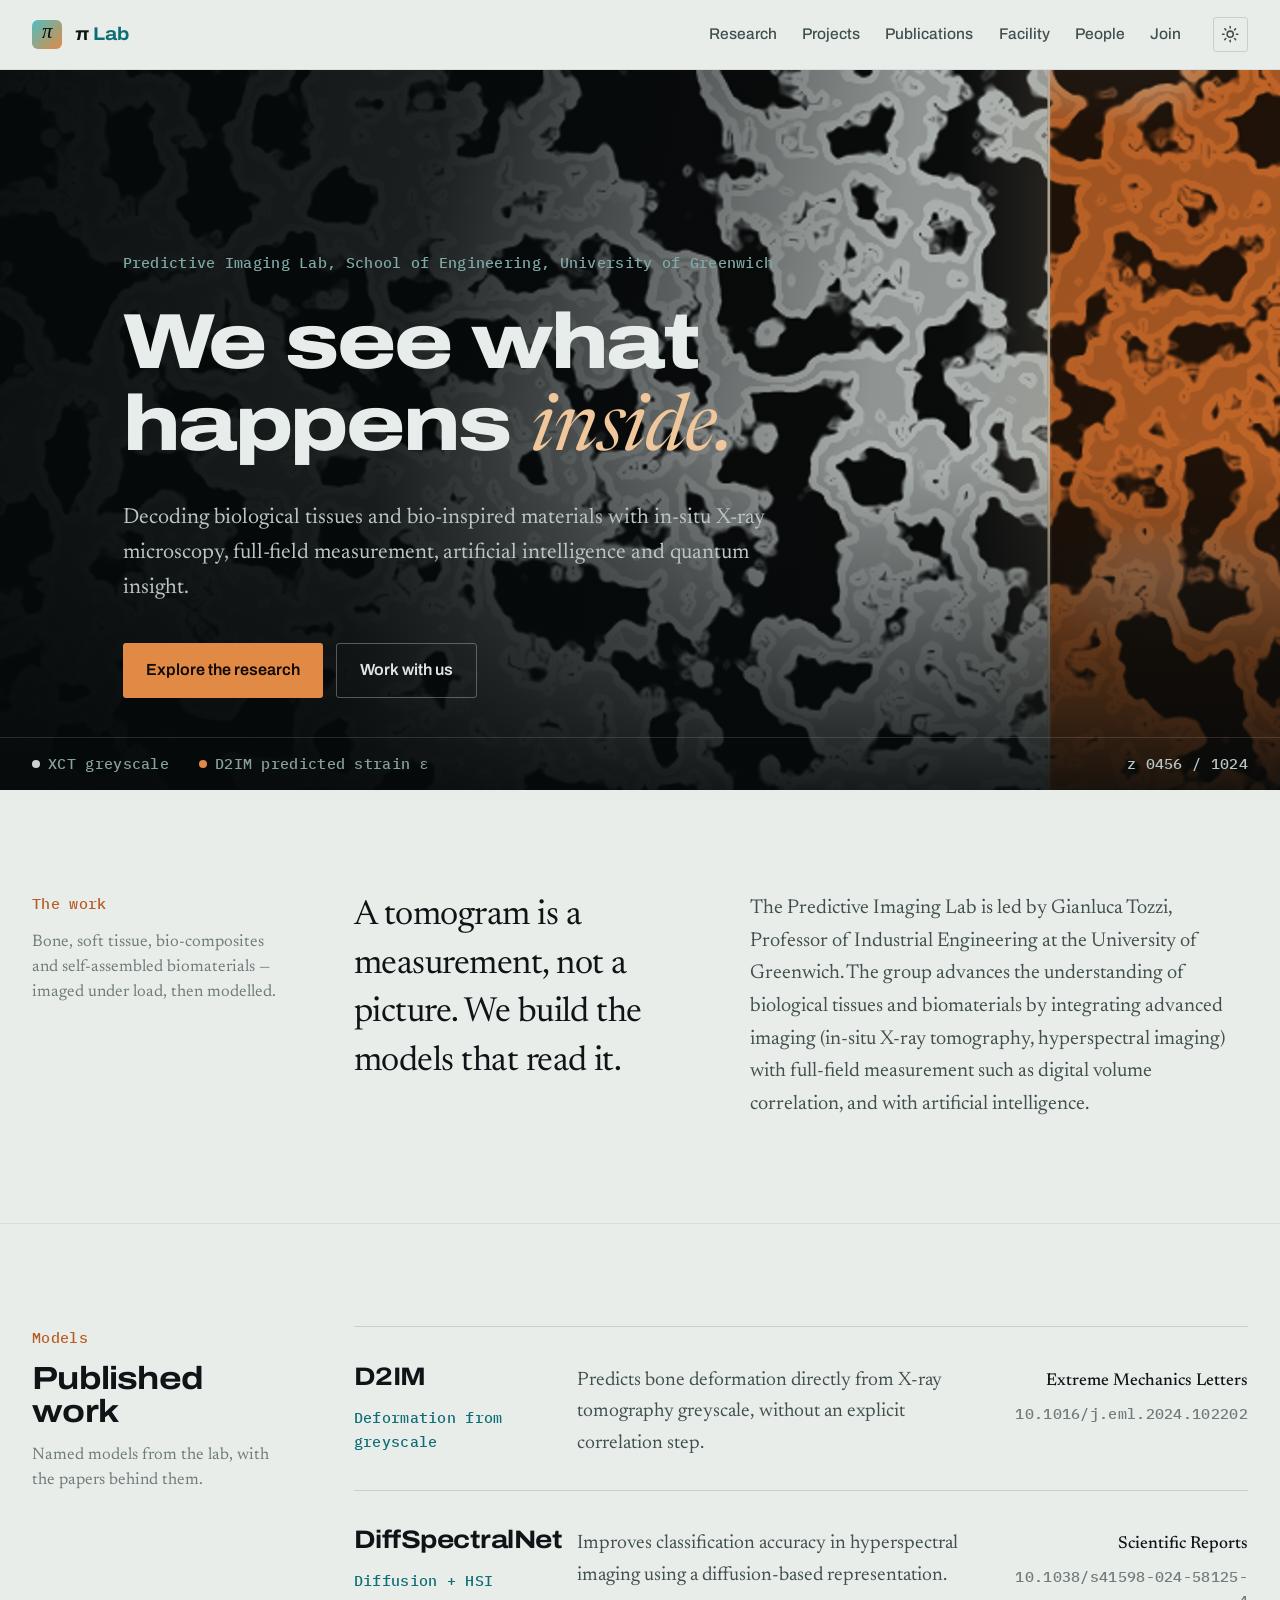
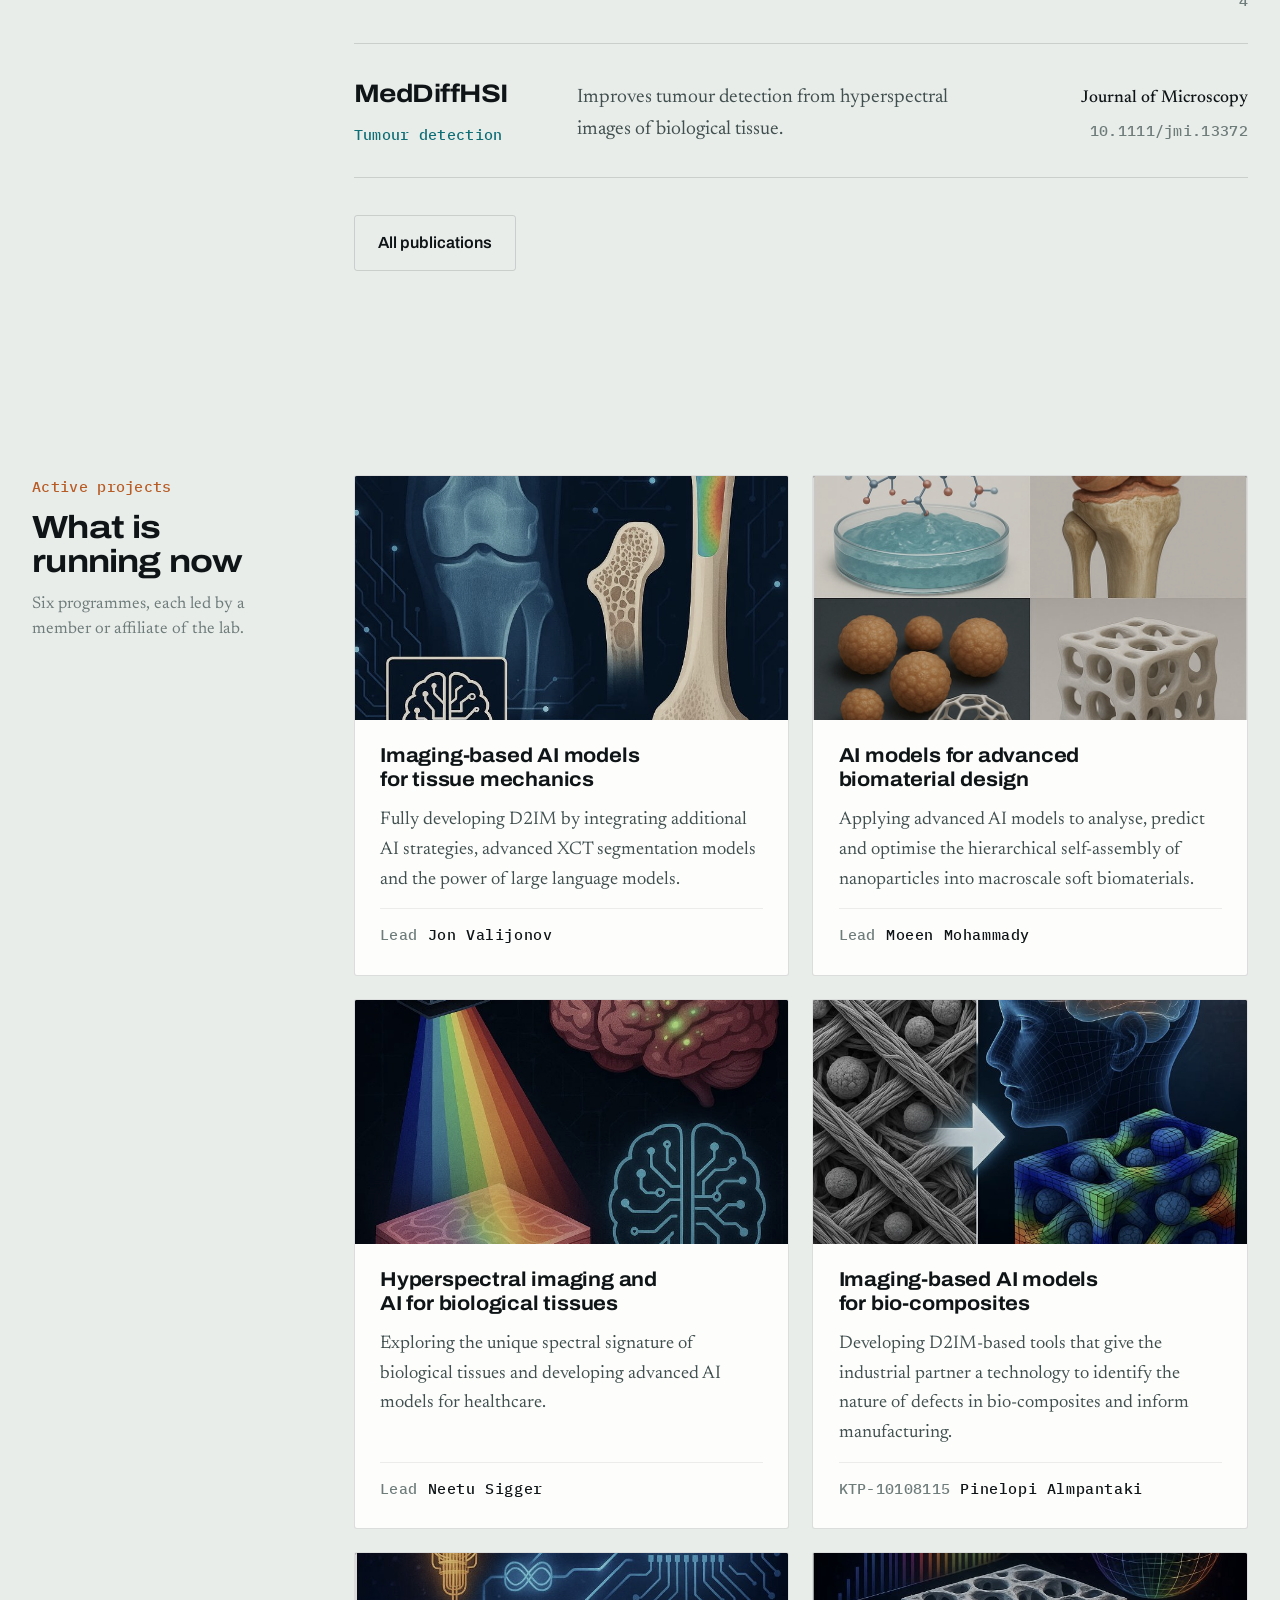
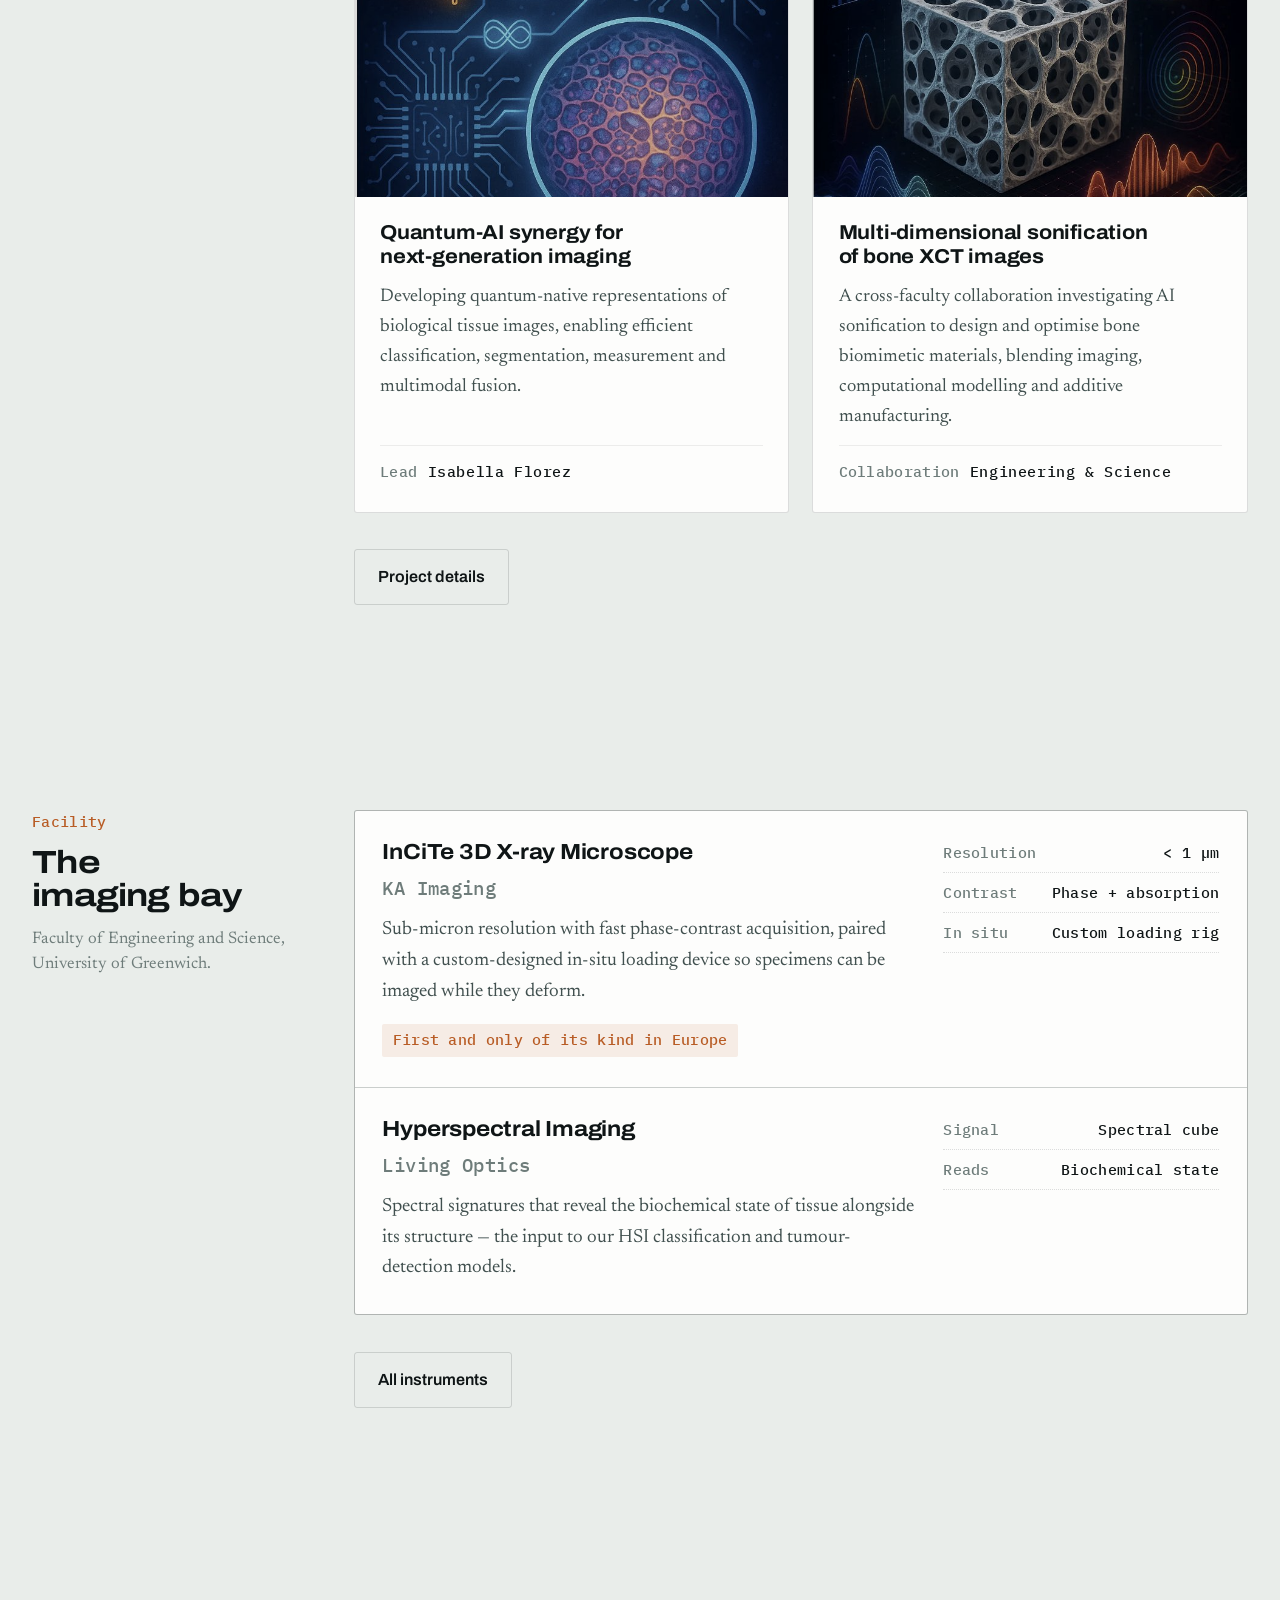
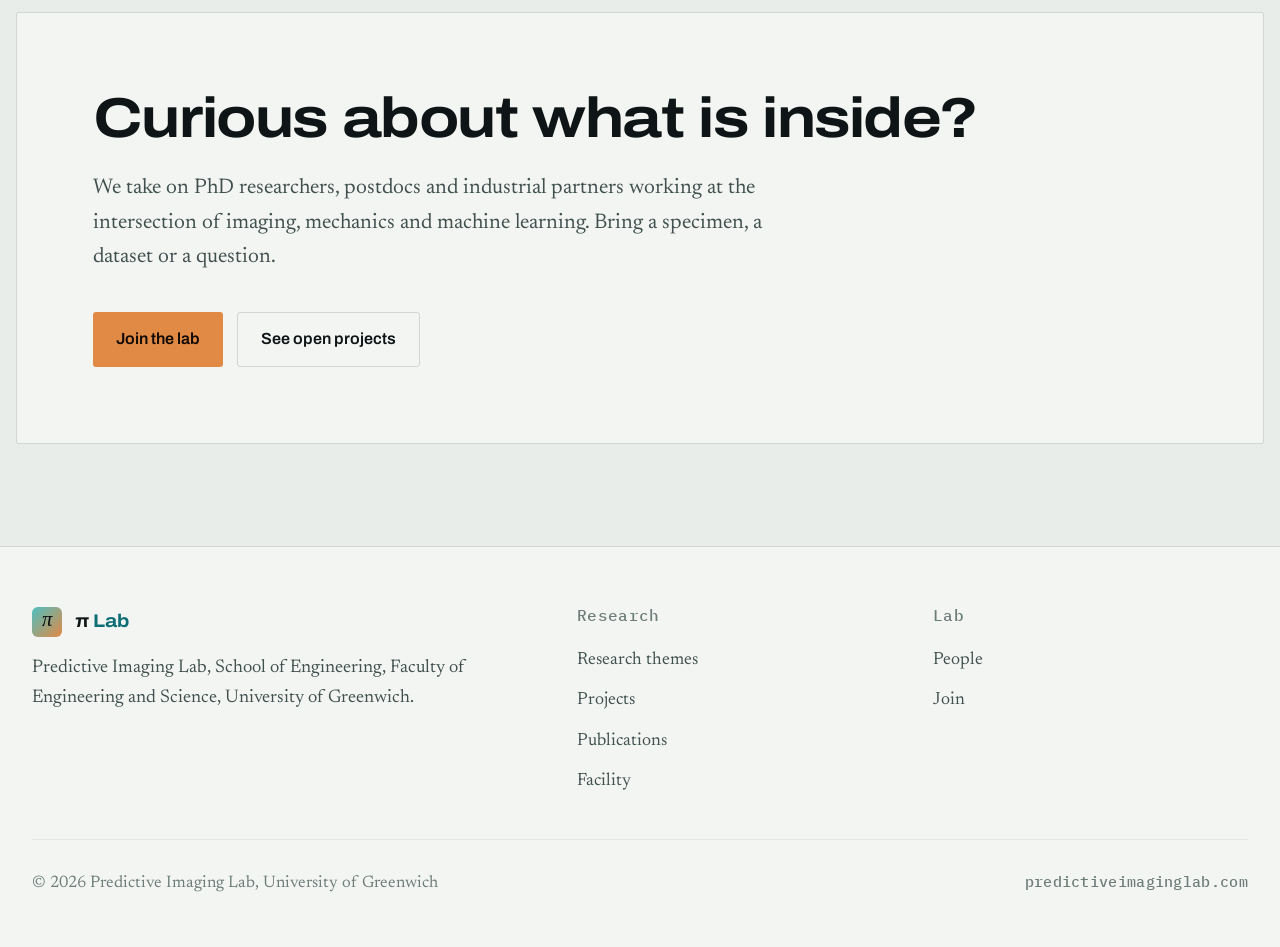
==== commit bfe7cea4: "Scale the design up 15% to match the intended reading size Every px length in the stylesheet is mult" ====
--- a/index.html
+++ b/index.html
@@ -221,7 +221,7 @@
   </div>
 </section>
 
-<section style="padding-bottom:clamp(56px,8vw,104px)">
+<section style="padding-bottom:clamp(64.4px,8vw,119.6px)">
   <div class="join">
     <h2>Curious about what is inside?</h2>
     <p>We take on PhD researchers, postdocs and industrial partners working at the intersection of imaging, mechanics and machine learning. Bring a specimen, a dataset or a question.</p>
--- a/assets/css/site.css
+++ b/assets/css/site.css
@@ -26,7 +26,7 @@
   --copper:#B85C25;
   --copper-soft:rgba(184,92,37,.10);
   --r:3px;
-  --nav-h:60px;
+  --nav-h:69px;
 }
 @media (prefers-color-scheme: dark){
   :root:not([data-theme="light"]){
@@ -67,14 +67,14 @@
 
 /* ---------------------------------------------------------------- base -- */
 *{box-sizing:border-box}
-html{scroll-behavior:smooth;scroll-padding-top:calc(var(--nav-h) + 20px)}
+html{scroll-behavior:smooth;scroll-padding-top:calc(var(--nav-h) + 23px)}
 body{
   margin:0;
   background:var(--bench);
   color:var(--ink);
   font-family:"Newsreader",Georgia,serif;
   font-optical-sizing:auto;
-  font-size:17px;
+  font-size:19.5px;
   line-height:1.62;
   -webkit-font-smoothing:antialiased;
 }
@@ -95,55 +95,55 @@
 .mono{
   font-family:"IBM Plex Mono",ui-monospace,SFMono-Regular,Menlo,monospace;
   /* Sized for lowercase: caps carried the old 11px, sentence case needs more. */
-  font-size:13px;
+  font-size:14.9px;
   /* Set as written. Wide tracking is for caps, so it stays tight here. */
   letter-spacing:.02em;
   font-weight:500;
 }
-.wrap{max-width:1180px;margin:0 auto;padding:0 28px}
+.wrap{max-width:1357px;margin:0 auto;padding:0 32.2px}
 .skip{
   position:absolute;left:-9999px;top:0;z-index:100;
-  background:var(--copper);color:#120A04;padding:10px 16px;border-radius:var(--r);
-  font-family:"Archivo",sans-serif;font-size:14px;font-weight:600;text-decoration:none;
-}
-.skip:focus{left:12px;top:12px}
+  background:var(--copper);color:#120A04;padding:11.5px 18.4px;border-radius:var(--r);
+  font-family:"Archivo",sans-serif;font-size:16.1px;font-weight:600;text-decoration:none;
+}
+.skip:focus{left:13.8px;top:13.8px}
 
 /* -------------------------------------------------------------- top bar -- */
 .topbar{
   position:sticky;top:0;z-index:40;
   background:color-mix(in srgb, var(--bench) 88%, transparent);
-  backdrop-filter:blur(10px);
+  backdrop-filter:blur(11.5px);
   border-bottom:1px solid var(--line-2);
 }
-.topbar-in{display:flex;align-items:center;gap:28px;height:var(--nav-h)}
-.mark{display:flex;align-items:center;gap:11px;text-decoration:none;margin-right:auto}
+.topbar-in{display:flex;align-items:center;gap:32.2px;height:var(--nav-h)}
+.mark{display:flex;align-items:center;gap:12.6px;text-decoration:none;margin-right:auto}
 .mark-glyph{
-  width:26px;height:26px;border-radius:5px;flex:none;
+  width:29.9px;height:29.9px;border-radius:5.8px;flex:none;
   /* The mark is a fixed brand asset, so it keeps the bright accent pair in
      both themes rather than following the theme tokens into darker values. */
   background:linear-gradient(135deg, #4FBEC0, #E08A45);
   display:flex;align-items:center;justify-content:center;
   font-family:"Newsreader",Georgia,serif;font-style:italic;font-weight:500;
-  font-size:18px;line-height:1;color:var(--film);
+  font-size:20.7px;line-height:1;color:var(--film);
   padding-bottom:2px;
 }
 .mark-name{
   font-family:"Archivo",sans-serif;font-variation-settings:"wdth" 112;
-  font-weight:700;font-size:16px;letter-spacing:-.01em;
+  font-weight:700;font-size:18.4px;letter-spacing:-.01em;
 }
 .mark-name span{color:var(--teal)}
-.nav{display:flex;gap:22px}
+.nav{display:flex;gap:25.3px}
 .nav a{
   text-decoration:none;color:var(--ink-2);
-  font-family:"Archivo",sans-serif;font-size:13.5px;font-weight:500;
+  font-family:"Archivo",sans-serif;font-size:15.5px;font-weight:500;
   font-variation-settings:"wdth" 100;
-  padding:4px 0;border-bottom:1px solid transparent;
+  padding:4.6px 0;border-bottom:1px solid transparent;
 }
 .nav a:hover{color:var(--ink);border-bottom-color:var(--copper)}
 .nav a[aria-current="page"]{color:var(--ink);border-bottom-color:var(--copper)}
 .themebtn{
   border:1px solid var(--line);background:transparent;color:var(--ink-2);
-  border-radius:var(--r);width:30px;height:30px;padding:0;cursor:pointer;
+  border-radius:var(--r);width:34.5px;height:34.5px;padding:0;cursor:pointer;
   display:grid;place-items:center;
 }
 .themebtn:hover{color:var(--ink);border-color:var(--ink-3)}
@@ -151,7 +151,7 @@
    reflows. Which one shows must mirror the theme tokens above: the stored
    choice wins, otherwise the system preference decides. */
 .themebtn svg{
-  grid-area:1/1;width:16px;height:16px;
+  grid-area:1/1;width:18.4px;height:18.4px;
   fill:none;stroke:currentColor;stroke-width:2;
   stroke-linecap:round;stroke-linejoin:round;
   transition:opacity .25s ease, transform .25s ease;
@@ -172,7 +172,7 @@
 .hero{padding:0}
 .panel{
   position:relative;background:var(--film);border-radius:0;overflow:hidden;
-  min-height:min(80vh,720px);display:flex;flex-direction:column;justify-content:flex-end;
+  min-height:min(80vh,828px);display:flex;flex-direction:column;justify-content:flex-end;
 }
 .panel canvas{position:absolute;inset:0;width:100%;height:100%;display:block}
 .scrim{
@@ -183,10 +183,10 @@
     rgba(5,9,10,.24);
 }
 .hero-wrap{position:relative}
-.hero-copy{padding:0 0 34px;max-width:900px}
-.eyebrow{color:#7FA8A6;margin-bottom:22px}
+.hero-copy{padding:0 0 39.1px;max-width:1035px}
+.eyebrow{color:#7FA8A6;margin-bottom:25.3px}
 .hero h1{
-  font-size:clamp(38px,6.1vw,78px);
+  font-size:clamp(43.7px,6.1vw,89.7px);
   color:var(--film-ink);
   font-variation-settings:"wdth" 122;
   font-weight:800;
@@ -198,12 +198,12 @@
   letter-spacing:-.01em;
   color:#F0C79B;
 }
-.lede{margin-top:24px;max-width:56ch;font-size:19px;line-height:1.6;color:#B9C7C4}
-.cta-row{display:flex;flex-wrap:wrap;gap:12px;margin-top:32px}
+.lede{margin-top:27.6px;max-width:56ch;font-size:21.8px;line-height:1.6;color:#B9C7C4}
+.cta-row{display:flex;flex-wrap:wrap;gap:13.8px;margin-top:36.8px}
 .btn{
-  display:inline-flex;align-items:center;gap:9px;text-decoration:none;
-  font-family:"Archivo",sans-serif;font-size:14px;font-weight:600;
-  padding:12px 20px;border-radius:var(--r);
+  display:inline-flex;align-items:center;gap:10.3px;text-decoration:none;
+  font-family:"Archivo",sans-serif;font-size:16.1px;font-weight:600;
+  padding:13.8px 23px;border-radius:var(--r);
 }
 /* Pinned rather than tracking --copper: the light theme's darker copper gives
    the near-black label only 4.29:1, under the 4.5:1 floor. This is the dark
@@ -217,36 +217,36 @@
 .btn-light:hover{border-color:var(--ink-3);background:var(--bench-2)}
 .hud{position:relative;border-top:1px solid rgba(231,237,234,.14)}
 .hud-in{
-  display:flex;flex-wrap:wrap;gap:8px 26px;align-items:center;
-  padding-top:12px;padding-bottom:12px;color:#87A09D;
-}
-.hud .dot{display:inline-block;width:7px;height:7px;border-radius:50%;margin-right:7px;vertical-align:1px}
+  display:flex;flex-wrap:wrap;gap:9.2px 29.9px;align-items:center;
+  padding-top:13.8px;padding-bottom:13.8px;color:#87A09D;
+}
+.hud .dot{display:inline-block;width:8px;height:8px;border-radius:50%;margin-right:8px;vertical-align:1px}
 .hud .z{margin-left:auto;font-variant-numeric:tabular-nums;color:#B9C7C4}
 
 /* ----------------------------------------------- interior page masthead -- */
-.masthead{padding:clamp(48px,7vw,84px) 0 clamp(34px,4vw,48px);border-bottom:1px solid var(--line)}
-.masthead .kicker{color:var(--copper);display:block;margin-bottom:16px}
-.masthead h1{font-size:clamp(34px,5.2vw,62px);letter-spacing:-.028em}
-.masthead p{margin-top:20px;max-width:62ch;color:var(--ink-2);font-size:19px}
+.masthead{padding:clamp(55.2px,7vw,96.6px) 0 clamp(39.1px,4vw,55.2px);border-bottom:1px solid var(--line)}
+.masthead .kicker{color:var(--copper);display:block;margin-bottom:18.4px}
+.masthead h1{font-size:clamp(39.1px,5.2vw,71.3px);letter-spacing:-.028em}
+.masthead p{margin-top:23px;max-width:62ch;color:var(--ink-2);font-size:21.8px}
 
 /* ------------------------------------------------------ section scaffold -- */
-section{padding:clamp(56px,8vw,104px) 0}
-.grid{display:grid;grid-template-columns:minmax(0,224px) minmax(0,1fr);gap:clamp(28px,5vw,64px)}
-.rail{position:sticky;top:calc(var(--nav-h) + 28px);align-self:start}
-.rail .kicker{color:var(--copper);display:block;margin-bottom:10px}
-.rail p{font-size:14.5px;line-height:1.5;color:var(--ink-3);margin-top:12px}
-.rail h2{font-size:clamp(26px,2.5vw,32px)}
-h2{font-size:clamp(28px,3.6vw,42px);letter-spacing:-.025em}
-.section-sub{margin-top:16px;max-width:62ch;color:var(--ink-2);font-size:18px}
+section{padding:clamp(64.4px,8vw,119.6px) 0}
+.grid{display:grid;grid-template-columns:minmax(0,257.6px) minmax(0,1fr);gap:clamp(32.2px,5vw,73.6px)}
+.rail{position:sticky;top:calc(var(--nav-h) + 32.2px);align-self:start}
+.rail .kicker{color:var(--copper);display:block;margin-bottom:11.5px}
+.rail p{font-size:16.7px;line-height:1.5;color:var(--ink-3);margin-top:13.8px}
+.rail h2{font-size:clamp(29.9px,2.5vw,36.8px)}
+h2{font-size:clamp(32.2px,3.6vw,48.3px);letter-spacing:-.025em}
+.section-sub{margin-top:18.4px;max-width:62ch;color:var(--ink-2);font-size:20.7px}
 .section-sub a{color:var(--teal)}
 
 /* ------------------------------------------------------------- thesis -- */
 .thesis{border-bottom:1px solid var(--line-2)}
-.statement{font-size:clamp(22px,2.7vw,31px);line-height:1.4;max-width:26ch;letter-spacing:-.015em}
-.thesis .sub{font-size:17.5px;line-height:1.62;color:var(--ink-2);max-width:60ch;margin-top:26px}
+.statement{font-size:clamp(25.3px,2.7vw,35.6px);line-height:1.4;max-width:26ch;letter-spacing:-.015em}
+.thesis .sub{font-size:20.1px;line-height:1.62;color:var(--ink-2);max-width:60ch;margin-top:29.9px}
 .thesis .sub:first-child{margin-top:0}
-.thesis .sub + .sub{margin-top:20px}
-.thesis-cols{display:grid;grid-template-columns:0.8fr 1.2fr;gap:clamp(28px,5vw,56px)}
+.thesis .sub + .sub{margin-top:23px}
+.thesis-cols{display:grid;grid-template-columns:0.8fr 1.2fr;gap:clamp(32.2px,5vw,64.4px)}
 
 /* -------------------------------------------------------- instruments -- */
 .instruments{
@@ -254,35 +254,35 @@
   border:1px solid var(--line);border-radius:var(--r);overflow:hidden;
 }
 .inst{
-  background:var(--surface);padding:26px 24px;display:grid;
-  grid-template-columns:minmax(0,1fr) minmax(0,240px);gap:24px;align-items:start;
-}
-.inst h3{font-size:19px;font-variation-settings:"wdth" 110;letter-spacing:-.01em}
-.inst .vendor{color:var(--ink-3);margin-top:8px}
-.inst p{color:var(--ink-2);font-size:16.5px;margin-top:10px;max-width:56ch}
-.specs{display:flex;flex-direction:column;gap:7px}
-.spec{display:flex;justify-content:space-between;gap:14px;border-bottom:1px dotted var(--line);padding-bottom:6px}
+  background:var(--surface);padding:29.9px 27.6px;display:grid;
+  grid-template-columns:minmax(0,1fr) minmax(0,276px);gap:27.6px;align-items:start;
+}
+.inst h3{font-size:21.8px;font-variation-settings:"wdth" 110;letter-spacing:-.01em}
+.inst .vendor{color:var(--ink-3);margin-top:9.2px}
+.inst p{color:var(--ink-2);font-size:19px;margin-top:11.5px;max-width:56ch}
+.specs{display:flex;flex-direction:column;gap:8px}
+.spec{display:flex;justify-content:space-between;gap:16.1px;border-bottom:1px dotted var(--line);padding-bottom:6.9px}
 .spec b{color:var(--ink-3);font-weight:500}
 .spec span{color:var(--ink);font-variant-numeric:tabular-nums;text-transform:none;letter-spacing:.02em}
 .flag{
-  display:inline-block;margin-top:14px;padding:4px 9px;border-radius:2px;
+  display:inline-block;margin-top:16.1px;padding:4.6px 10.3px;border-radius:2px;
   background:var(--copper-soft);color:var(--copper);
 }
 
 /* -------------------------------------------------------------- models -- */
 .models{display:flex;flex-direction:column}
 .model{
-  display:grid;grid-template-columns:minmax(0,168px) minmax(0,1fr) minmax(0,210px);
-  gap:26px;align-items:baseline;
-  padding:26px 0;border-top:1px solid var(--line);
+  display:grid;grid-template-columns:minmax(0,193.2px) minmax(0,1fr) minmax(0,241.5px);
+  gap:29.9px;align-items:baseline;
+  padding:29.9px 0;border-top:1px solid var(--line);
 }
 .model:last-child{border-bottom:1px solid var(--line)}
 .model-name{
   font-family:"Archivo",sans-serif;font-variation-settings:"wdth" 115;
-  font-weight:700;font-size:22px;letter-spacing:-.02em;
-}
-.model-name .tag{display:block;margin-top:7px;color:var(--teal)}
-.model p{color:var(--ink-2);font-size:17px}
+  font-weight:700;font-size:25.3px;letter-spacing:-.02em;
+}
+.model-name .tag{display:block;margin-top:8px;color:var(--teal)}
+.model p{color:var(--ink-2);font-size:19.5px}
 .doi{
   text-decoration:none;color:var(--ink-3);display:block;text-align:right;overflow-wrap:anywhere;
   text-transform:none;letter-spacing:.02em;
@@ -290,13 +290,13 @@
 .doi:hover{color:var(--copper)}
 .doi .venue{
   display:block;color:var(--ink);text-transform:none;letter-spacing:0;
-  font-family:"Newsreader",serif;font-size:15px;margin-bottom:5px;
+  font-family:"Newsreader",serif;font-size:17.2px;margin-bottom:5.8px;
   overflow-wrap:normal;text-wrap:balance;
 }
 
 /* ------------------------------------------------------------ projects -- */
 .projects{
-  display:grid;grid-template-columns:repeat(auto-fit,minmax(260px,1fr));gap:20px;
+  display:grid;grid-template-columns:repeat(auto-fit,minmax(min(299px,100%),1fr));gap:23px;
 }
 .proj{
   background:var(--surface);display:flex;flex-direction:column;transition:background .25s;
@@ -313,45 +313,45 @@
   transition:filter .3s, transform .5s cubic-bezier(.2,.7,.3,1);
 }
 .proj:hover .proj-img img{filter:saturate(1) contrast(1) brightness(1);transform:scale(1.03)}
-.proj-body{padding:20px 22px 24px;display:flex;flex-direction:column;gap:12px;flex:1}
-.proj h3{font-size:17.5px;font-variation-settings:"wdth" 108;letter-spacing:-.01em;line-height:1.2}
-.proj p{color:var(--ink-2);font-size:16px;flex:1}
+.proj-body{padding:23px 25.3px 27.6px;display:flex;flex-direction:column;gap:13.8px;flex:1}
+.proj h3{font-size:20.1px;font-variation-settings:"wdth" 108;letter-spacing:-.01em;line-height:1.2}
+.proj p{color:var(--ink-2);font-size:18.4px;flex:1}
 .lead{
-  display:flex;flex-wrap:wrap;align-items:baseline;gap:4px 9px;color:var(--ink-3);
-  padding-top:12px;border-top:1px solid var(--line-2);
+  display:flex;flex-wrap:wrap;align-items:baseline;gap:4.6px 10.3px;color:var(--ink-3);
+  padding-top:13.8px;border-top:1px solid var(--line-2);
 }
 .lead b{color:var(--ink);font-weight:500;letter-spacing:.04em}
 
 /* project detail rows (projects page) */
 .proj-row{
-  display:grid;grid-template-columns:minmax(0,300px) minmax(0,1fr);gap:clamp(20px,3vw,40px);
-  padding:34px 0;border-top:1px solid var(--line);align-items:start;
+  display:grid;grid-template-columns:minmax(0,345px) minmax(0,1fr);gap:clamp(23px,3vw,46px);
+  padding:39.1px 0;border-top:1px solid var(--line);align-items:start;
 }
 .proj-row:last-child{border-bottom:1px solid var(--line)}
 .proj-row .media{background:var(--film);border-radius:var(--r);overflow:hidden;aspect-ratio:16/9}
 .proj-row .media img{width:100%;height:100%;display:block;object-fit:cover;filter:saturate(.72) contrast(1.04) brightness(.86);transition:filter .3s}
 .proj-row:hover .media img{filter:none}
 .media canvas{width:100%;height:100%;display:block}
-.proj-row h3{font-size:22px;font-variation-settings:"wdth" 112;letter-spacing:-.018em}
-.proj-row p{color:var(--ink-2);margin-top:14px;max-width:62ch}
-.meta-row{display:flex;flex-wrap:wrap;gap:10px;margin-top:18px}
+.proj-row h3{font-size:25.3px;font-variation-settings:"wdth" 112;letter-spacing:-.018em}
+.proj-row p{color:var(--ink-2);margin-top:16.1px;max-width:62ch}
+.meta-row{display:flex;flex-wrap:wrap;gap:11.5px;margin-top:20.7px}
 .pill{
-  border:1px solid var(--line);border-radius:100px;padding:5px 12px;
+  border:1px solid var(--line);border-radius:100px;padding:5.8px 13.8px;
   color:var(--ink-3);background:var(--surface);
 }
 .pill b{color:var(--ink);font-weight:500}
 
 /* ------------------------------------------------------------- chips -- */
-.underway{display:flex;flex-wrap:wrap;gap:8px}
+.underway{display:flex;flex-wrap:wrap;gap:9.2px}
 .chip{
-  border:1px solid var(--line);border-radius:100px;padding:8px 15px;
-  font-size:14.5px;color:var(--ink-2);background:var(--surface);
+  border:1px solid var(--line);border-radius:100px;padding:9.2px 17.2px;
+  font-size:16.7px;color:var(--ink-2);background:var(--surface);
 }
 .chip:hover{border-color:var(--teal);color:var(--ink)}
 
 /* ------------------------------------------------------------- people -- */
-.people{display:grid;grid-template-columns:repeat(auto-fit,minmax(168px,1fr));gap:22px}
-.person{display:flex;flex-direction:column;gap:12px}
+.people{display:grid;grid-template-columns:repeat(auto-fit,minmax(min(193.2px,100%),1fr));gap:25.3px}
+.person{display:flex;flex-direction:column;gap:13.8px}
 .avatar{aspect-ratio:1;background:var(--film);border-radius:var(--r);overflow:hidden}
 .avatar canvas{width:100%;height:100%;display:block}
 .avatar img{width:100%;height:100%;object-fit:cover;display:block}
@@ -359,68 +359,68 @@
 .avatar .ph{width:100%;height:100%;display:block;color:var(--ink-3);opacity:.5}
 .avatar .ph use{fill:currentColor}
 svg.sprite{position:absolute;width:0;height:0;overflow:hidden}
-.person h3{font-size:16.5px;font-variation-settings:"wdth" 106;letter-spacing:-.005em}
-.person .role{color:var(--ink-3);margin-top:5px}
-.person .links{margin-top:8px;display:flex;gap:12px}
-.person .links a{color:var(--teal);text-decoration:none;font-size:12px}
+.person h3{font-size:19px;font-variation-settings:"wdth" 106;letter-spacing:-.005em}
+.person .role{color:var(--ink-3);margin-top:5.8px}
+.person .links{margin-top:9.2px;display:flex;gap:13.8px}
+.person .links a{color:var(--teal);text-decoration:none;font-size:13.8px}
 .person .links a:hover{text-decoration:underline}
 
 .roster{display:flex;flex-direction:column;gap:0}
 .roster-row{
-  display:grid;grid-template-columns:minmax(0,1fr) minmax(0,1.4fr) minmax(0,140px);
-  gap:22px;padding:18px 0;border-top:1px solid var(--line);align-items:baseline;
+  display:grid;grid-template-columns:minmax(0,1fr) minmax(0,1.4fr) minmax(0,161px);
+  gap:25.3px;padding:20.7px 0;border-top:1px solid var(--line);align-items:baseline;
 }
 .roster-row:last-child{border-bottom:1px solid var(--line)}
-.roster-row h3{font-size:17px;font-variation-settings:"wdth" 106}
-.roster-row p{color:var(--ink-2);font-size:16px}
+.roster-row h3{font-size:19.5px;font-variation-settings:"wdth" 106}
+.roster-row p{color:var(--ink-2);font-size:18.4px}
 .roster-row .aff{color:var(--ink-3);text-align:right}
-.roster-row .links{margin-top:6px;display:flex;gap:12px}
-.roster-row .links a{color:var(--teal);text-decoration:none;font-size:12px}
+.roster-row .links{margin-top:6.9px;display:flex;gap:13.8px}
+.roster-row .links a{color:var(--teal);text-decoration:none;font-size:13.8px}
 .roster-row .links a:hover{text-decoration:underline}
 
 /* ------------------------------------------------------- publications -- */
 .pubyear{
-  display:flex;align-items:baseline;gap:14px;
-  margin:44px 0 4px;padding-bottom:10px;border-bottom:1px solid var(--line);
-}
-.pubyear h3{font-size:26px;font-variation-settings:"wdth" 118;letter-spacing:-.02em}
+  display:flex;align-items:baseline;gap:16.1px;
+  margin:50.6px 0 4.6px;padding-bottom:11.5px;border-bottom:1px solid var(--line);
+}
+.pubyear h3{font-size:29.9px;font-variation-settings:"wdth" 118;letter-spacing:-.02em}
 .pubyear span{color:var(--ink-3)}
-.pub{padding:20px 0;border-bottom:1px solid var(--line-2)}
-.pub h4{font-size:17.5px;font-variation-settings:"wdth" 104;line-height:1.32;letter-spacing:-.008em}
-.pub .authors{color:var(--ink-2);font-size:15.5px;margin-top:7px}
+.pub{padding:23px 0;border-bottom:1px solid var(--line-2)}
+.pub h4{font-size:20.1px;font-variation-settings:"wdth" 104;line-height:1.32;letter-spacing:-.008em}
+.pub .authors{color:var(--ink-2);font-size:17.8px;margin-top:8px}
 .pub .authors b{color:var(--ink);font-weight:600}
-.pub .venue{color:var(--ink-3);margin-top:7px;font-style:italic;font-size:15.5px}
+.pub .venue{color:var(--ink-3);margin-top:8px;font-style:italic;font-size:17.8px}
 /* The DOI sits inline, just ahead of the venue, rather than in a column of
    its own. Upright and teal so it reads as the link among the italics. */
 .pub .venue .doi-inline{
   color:var(--teal);text-decoration:none;font-style:normal;
-  margin-right:12px;
+  margin-right:13.8px;
 }
 .pub .venue .doi-inline:hover{color:var(--copper);text-decoration:underline}
 
 /* --------------------------------------------------------------- news -- */
 .newslist{display:flex;flex-direction:column}
 .newsitem{
-  display:grid;grid-template-columns:minmax(0,150px) minmax(0,1fr);gap:26px;
-  padding:26px 0;border-top:1px solid var(--line);align-items:start;
+  display:grid;grid-template-columns:minmax(0,172.5px) minmax(0,1fr);gap:29.9px;
+  padding:29.9px 0;border-top:1px solid var(--line);align-items:start;
 }
 .newsitem:last-child{border-bottom:1px solid var(--line)}
 .newsitem time{color:var(--ink-3);font-variant-numeric:tabular-nums}
-.newsitem h3{font-size:19px;font-variation-settings:"wdth" 108;letter-spacing:-.012em}
-.newsitem p{color:var(--ink-2);margin-top:10px;max-width:62ch;font-size:16.5px}
-.newsitem .links{display:flex;flex-wrap:wrap;gap:14px;margin-top:12px}
+.newsitem h3{font-size:21.8px;font-variation-settings:"wdth" 108;letter-spacing:-.012em}
+.newsitem p{color:var(--ink-2);margin-top:11.5px;max-width:62ch;font-size:19px}
+.newsitem .links{display:flex;flex-wrap:wrap;gap:16.1px;margin-top:13.8px}
 .newsitem .links a{color:var(--teal);text-decoration:none}
 .newsitem .links a:hover{color:var(--copper)}
 
 .notice{
   border:1px solid var(--line);border-left:3px solid var(--copper);
-  border-radius:var(--r);background:var(--surface);padding:28px 30px;
-}
-.notice h3{font-size:24px;font-variation-settings:"wdth" 112;letter-spacing:-.02em}
-.notice p{color:var(--ink-2);margin-top:14px;max-width:62ch}
+  border-radius:var(--r);background:var(--surface);padding:32.2px 34.5px;
+}
+.notice h3{font-size:27.6px;font-variation-settings:"wdth" 112;letter-spacing:-.02em}
+.notice p{color:var(--ink-2);margin-top:16.1px;max-width:62ch}
 .notice .meta{
-  display:flex;flex-wrap:wrap;gap:20px;margin-top:20px;
-  padding-top:18px;border-top:1px solid var(--line-2);color:var(--ink-3);
+  display:flex;flex-wrap:wrap;gap:23px;margin-top:23px;
+  padding-top:20.7px;border-top:1px solid var(--line-2);color:var(--ink-3);
 }
 .notice .meta b{color:var(--copper);font-weight:500}
 
@@ -429,83 +429,83 @@
    with it, so it reads as a raised surface in light mode and a deep one in
    dark. btn-b is drawn for a dark ground, so it is restated here to match. */
 .join{
-  background:var(--bench-2);border-radius:var(--r);padding:clamp(36px,6vw,72px);
-  margin:0 14px;color:var(--ink);
+  background:var(--bench-2);border-radius:var(--r);padding:clamp(41.4px,6vw,82.8px);
+  margin:0 16.1px;color:var(--ink);
   box-shadow:inset 0 0 0 1px var(--line);
 }
-.join h2{color:var(--ink);font-size:clamp(30px,4.4vw,52px)}
-.join p{color:var(--ink-2);max-width:56ch;margin-top:20px;font-size:18.5px}
-.join .cta-row{margin-top:32px}
+.join h2{color:var(--ink);font-size:clamp(34.5px,4.4vw,59.8px)}
+.join p{color:var(--ink-2);max-width:56ch;margin-top:23px;font-size:21.3px}
+.join .cta-row{margin-top:36.8px}
 .join .btn-b{border:1px solid var(--line);color:var(--ink)}
 .join .btn-b:hover{border-color:var(--ink-3);background:var(--bench)}
 
 /* contact / openings */
-.cards{display:grid;grid-template-columns:repeat(auto-fit,minmax(250px,1fr));gap:20px}
+.cards{display:grid;grid-template-columns:repeat(auto-fit,minmax(min(287.5px,100%),1fr));gap:23px}
 .card{
   border:1px solid var(--line);border-radius:var(--r);background:var(--surface);
-  padding:24px 24px 26px;display:flex;flex-direction:column;gap:10px;
-}
-.card h3{font-size:18px;font-variation-settings:"wdth" 108}
-.card p{color:var(--ink-2);font-size:16px}
-.card .who{color:var(--ink-3);margin-top:auto;padding-top:14px;border-top:1px solid var(--line-2)}
-.contact-list{display:flex;flex-direction:column;gap:14px}
-.contact-list div{border-bottom:1px solid var(--line-2);padding-bottom:14px}
-.contact-list .lbl{color:var(--ink-3);display:block;margin-bottom:6px}
+  padding:27.6px 27.6px 29.9px;display:flex;flex-direction:column;gap:11.5px;
+}
+.card h3{font-size:20.7px;font-variation-settings:"wdth" 108}
+.card p{color:var(--ink-2);font-size:18.4px}
+.card .who{color:var(--ink-3);margin-top:auto;padding-top:16.1px;border-top:1px solid var(--line-2)}
+.contact-list{display:flex;flex-direction:column;gap:16.1px}
+.contact-list div{border-bottom:1px solid var(--line-2);padding-bottom:16.1px}
+.contact-list .lbl{color:var(--ink-3);display:block;margin-bottom:6.9px}
 .contact-list a{color:var(--teal);text-decoration:none}
 .contact-list a:hover{color:var(--copper)}
 
 /* ------------------------------------------------------------- footer -- */
-footer{border-top:1px solid var(--line);background:var(--bench-2);padding:52px 0 44px}
+footer{border-top:1px solid var(--line);background:var(--bench-2);padding:59.8px 0 50.6px}
 .foot-grid{
   display:grid;grid-template-columns:minmax(0,1.6fr) repeat(2,minmax(0,1fr));
-  gap:36px;padding-bottom:32px;border-bottom:1px solid var(--line-2);
-}
-.foot-about p{color:var(--ink-2);font-size:16px;margin-top:14px;max-width:44ch}
-.foot-col h4{font-size:14px;color:var(--ink-3);margin-bottom:14px;
+  gap:41.4px;padding-bottom:36.8px;border-bottom:1px solid var(--line-2);
+}
+.foot-about p{color:var(--ink-2);font-size:18.4px;margin-top:16.1px;max-width:44ch}
+.foot-col h4{font-size:16.1px;color:var(--ink-3);margin-bottom:16.1px;
   font-family:"IBM Plex Mono",monospace;letter-spacing:.02em;font-weight:500}
 .foot-col a{
   display:block;text-decoration:none;color:var(--ink-2);
-  font-size:15.5px;padding:5px 0;
+  font-size:17.8px;padding:5.8px 0;
 }
 .foot-col a:hover{color:var(--ink)}
 .foot-base{
-  display:flex;flex-wrap:wrap;gap:18px;align-items:baseline;
-  justify-content:space-between;padding-top:26px;color:var(--ink-3);font-size:14.5px;
+  display:flex;flex-wrap:wrap;gap:20.7px;align-items:baseline;
+  justify-content:space-between;padding-top:29.9px;color:var(--ink-3);font-size:16.7px;
 }
 
 /* ------------------------------------------------------------ reveals -- */
 .rv{
-  opacity:0;transform:translateY(14px);
+  opacity:0;transform:translateY(16.1px);
   transition:opacity .7s cubic-bezier(.2,.7,.3,1),transform .7s cubic-bezier(.2,.7,.3,1);
 }
 .rv.in{opacity:1;transform:none}
 
 /* ---------------------------------------------------------- responsive -- */
-@media (max-width:860px){
-  .grid{grid-template-columns:1fr;gap:24px}
+@media (max-width:990px){
+  .grid{grid-template-columns:1fr;gap:27.6px}
   .rail{position:static}
   .thesis-cols{grid-template-columns:1fr}
   .inst{grid-template-columns:1fr}
-  .model{grid-template-columns:1fr;gap:12px}
+  .model{grid-template-columns:1fr;gap:13.8px}
   .doi{text-align:left}
   .proj-row{grid-template-columns:1fr}
-  .roster-row{grid-template-columns:1fr;gap:8px}
+  .roster-row{grid-template-columns:1fr;gap:9.2px}
   .roster-row .aff{text-align:left}
-  .newsitem{grid-template-columns:1fr;gap:10px}
-  .foot-grid{grid-template-columns:1fr;gap:28px}
-  .topbar-in{height:auto;flex-wrap:wrap;padding:10px 0;gap:10px 18px}
-  .nav{width:100%;order:3;gap:16px;overflow-x:auto;padding-bottom:2px;scrollbar-width:none}
+  .newsitem{grid-template-columns:1fr;gap:11.5px}
+  .foot-grid{grid-template-columns:1fr;gap:32.2px}
+  .topbar-in{height:auto;flex-wrap:wrap;padding:11.5px 0;gap:11.5px 20.7px}
+  .nav{width:100%;order:3;gap:18.4px;overflow-x:auto;padding-bottom:2px;scrollbar-width:none}
   .nav::-webkit-scrollbar{display:none}
   .nav a{white-space:nowrap}
-  .join{margin:0 10px}
+  .join{margin:0 11.5px}
   .scrim{background:
     linear-gradient(to top, rgba(5,9,10,.94) 30%, rgba(5,9,10,.55) 70%, rgba(5,9,10,.25) 100%),
     rgba(5,9,10,.30)}
 }
-/* Below ~414px auto-fit cannot place two 168px tracks and collapses to one,
+/* Below ~476px auto-fit cannot place two 193.2px tracks and collapses to one,
    giving a full-width portrait per person. Tablets still auto-fit 3 or more. */
 @media (max-width:480px){
-  .people{grid-template-columns:repeat(2,1fr);gap:16px}
+  .people{grid-template-columns:repeat(2,1fr);gap:18.4px}
 }
 @media (prefers-reduced-motion: reduce){
   html{scroll-behavior:auto}
@@ -517,14 +517,14 @@
 /* ---------- photographic plates ---------- */
 .plate{
   position:relative;border:1px solid var(--line);border-radius:var(--r);
-  overflow:hidden;background:var(--film);margin-bottom:28px;
+  overflow:hidden;background:var(--film);margin-bottom:32.2px;
 }
 .plate img{width:100%;display:block}
 .plate figcaption{
-  display:flex;flex-wrap:wrap;gap:6px 18px;align-items:baseline;
-  padding:12px 16px;background:var(--surface);border-top:1px solid var(--line);
+  display:flex;flex-wrap:wrap;gap:6.9px 20.7px;align-items:baseline;
+  padding:13.8px 18.4px;background:var(--surface);border-top:1px solid var(--line);
   color:var(--ink-3);
 }
 .plate figcaption b{color:var(--ink);font-weight:500}
-.plate-inline{display:grid;grid-template-columns:minmax(0,1fr) minmax(0,320px);gap:24px;align-items:start}
-@media (max-width:860px){.plate-inline{grid-template-columns:1fr}}
+.plate-inline{display:grid;grid-template-columns:minmax(0,1fr) minmax(0,368px);gap:27.6px;align-items:start}
+@media (max-width:990px){.plate-inline{grid-template-columns:1fr}}
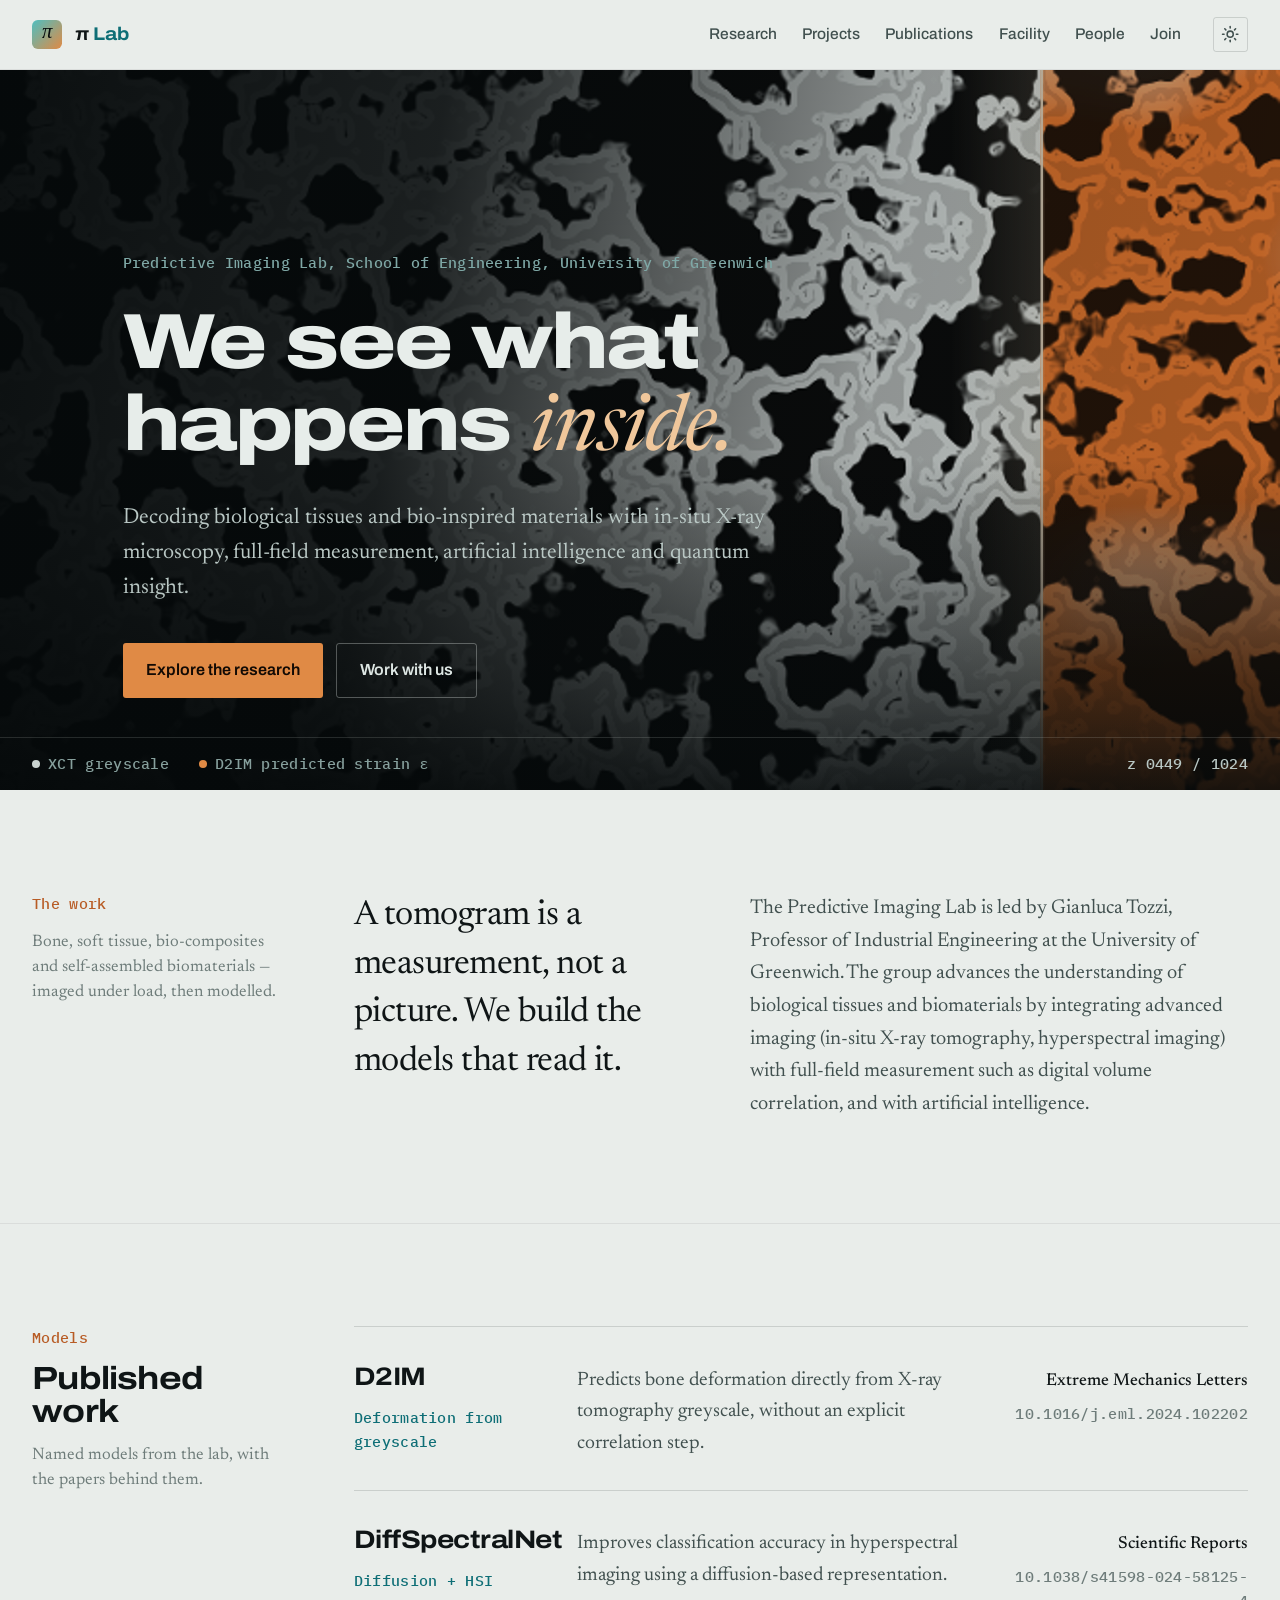
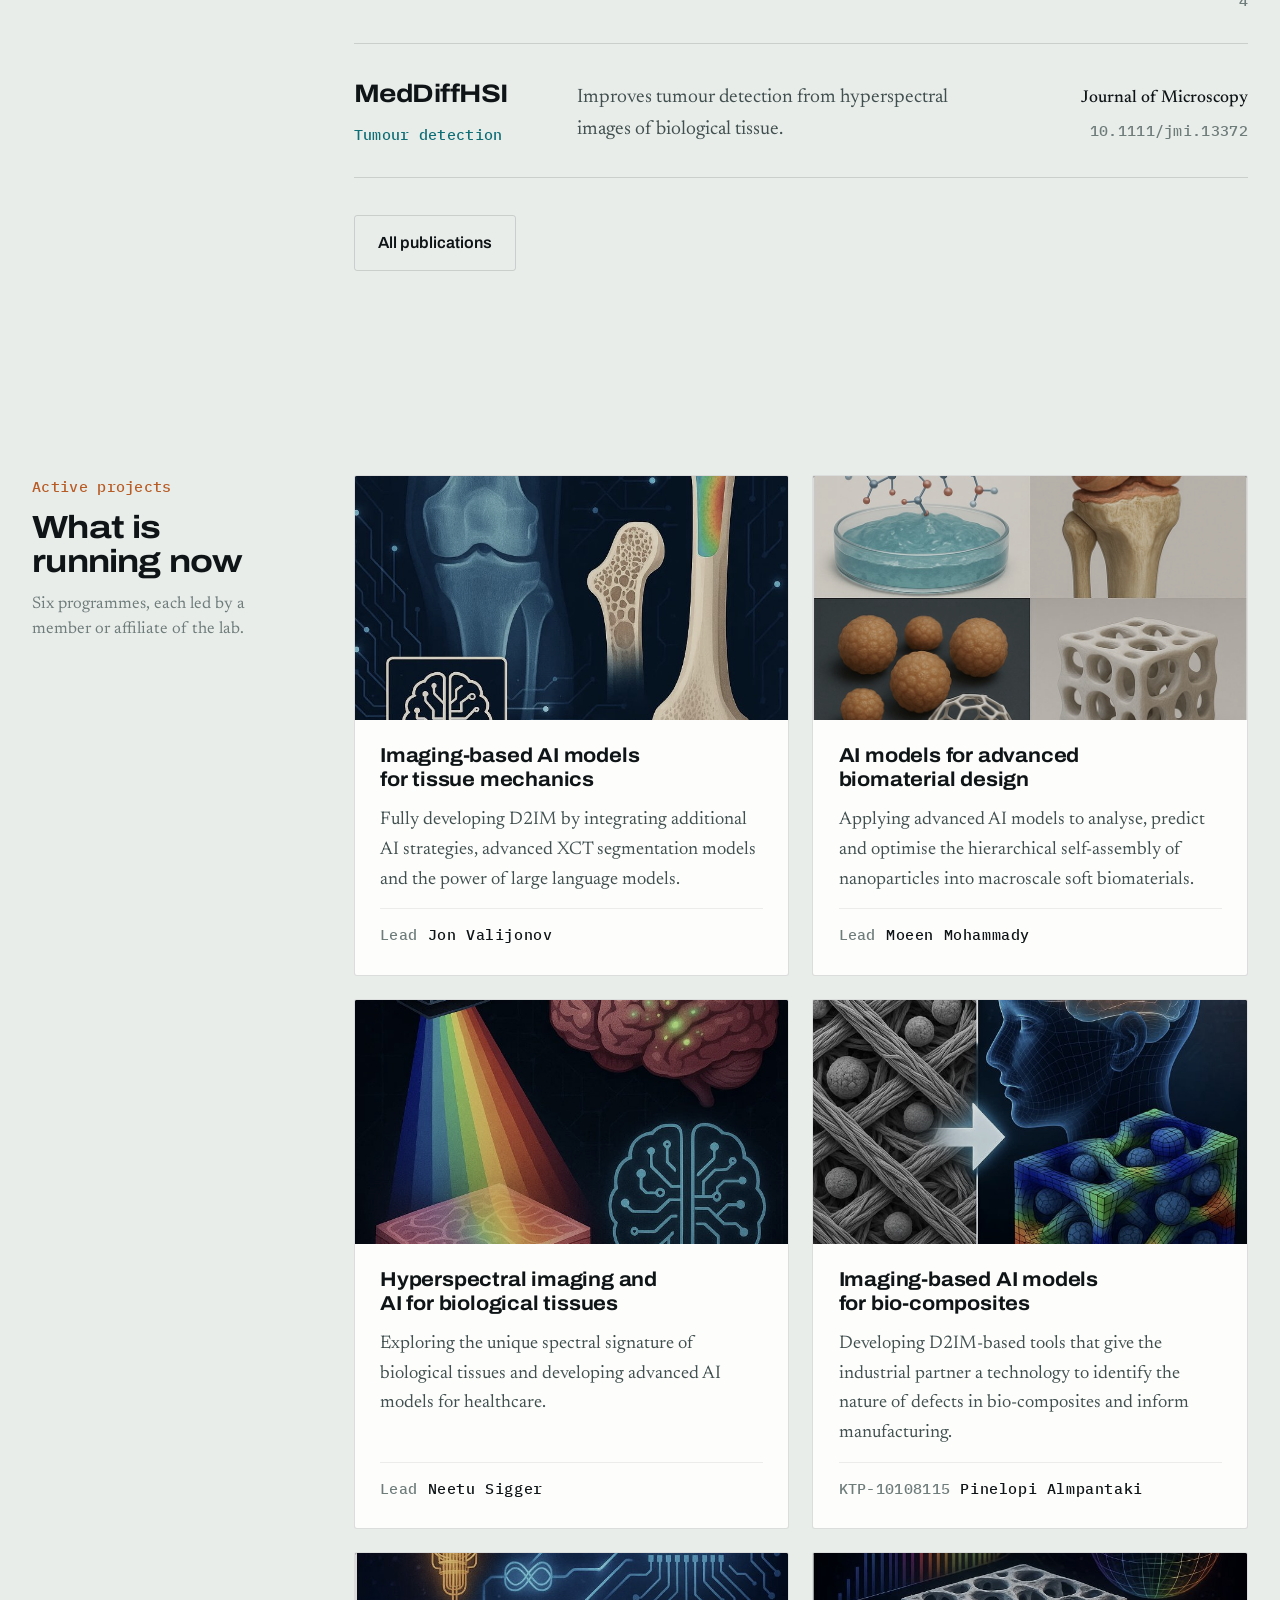
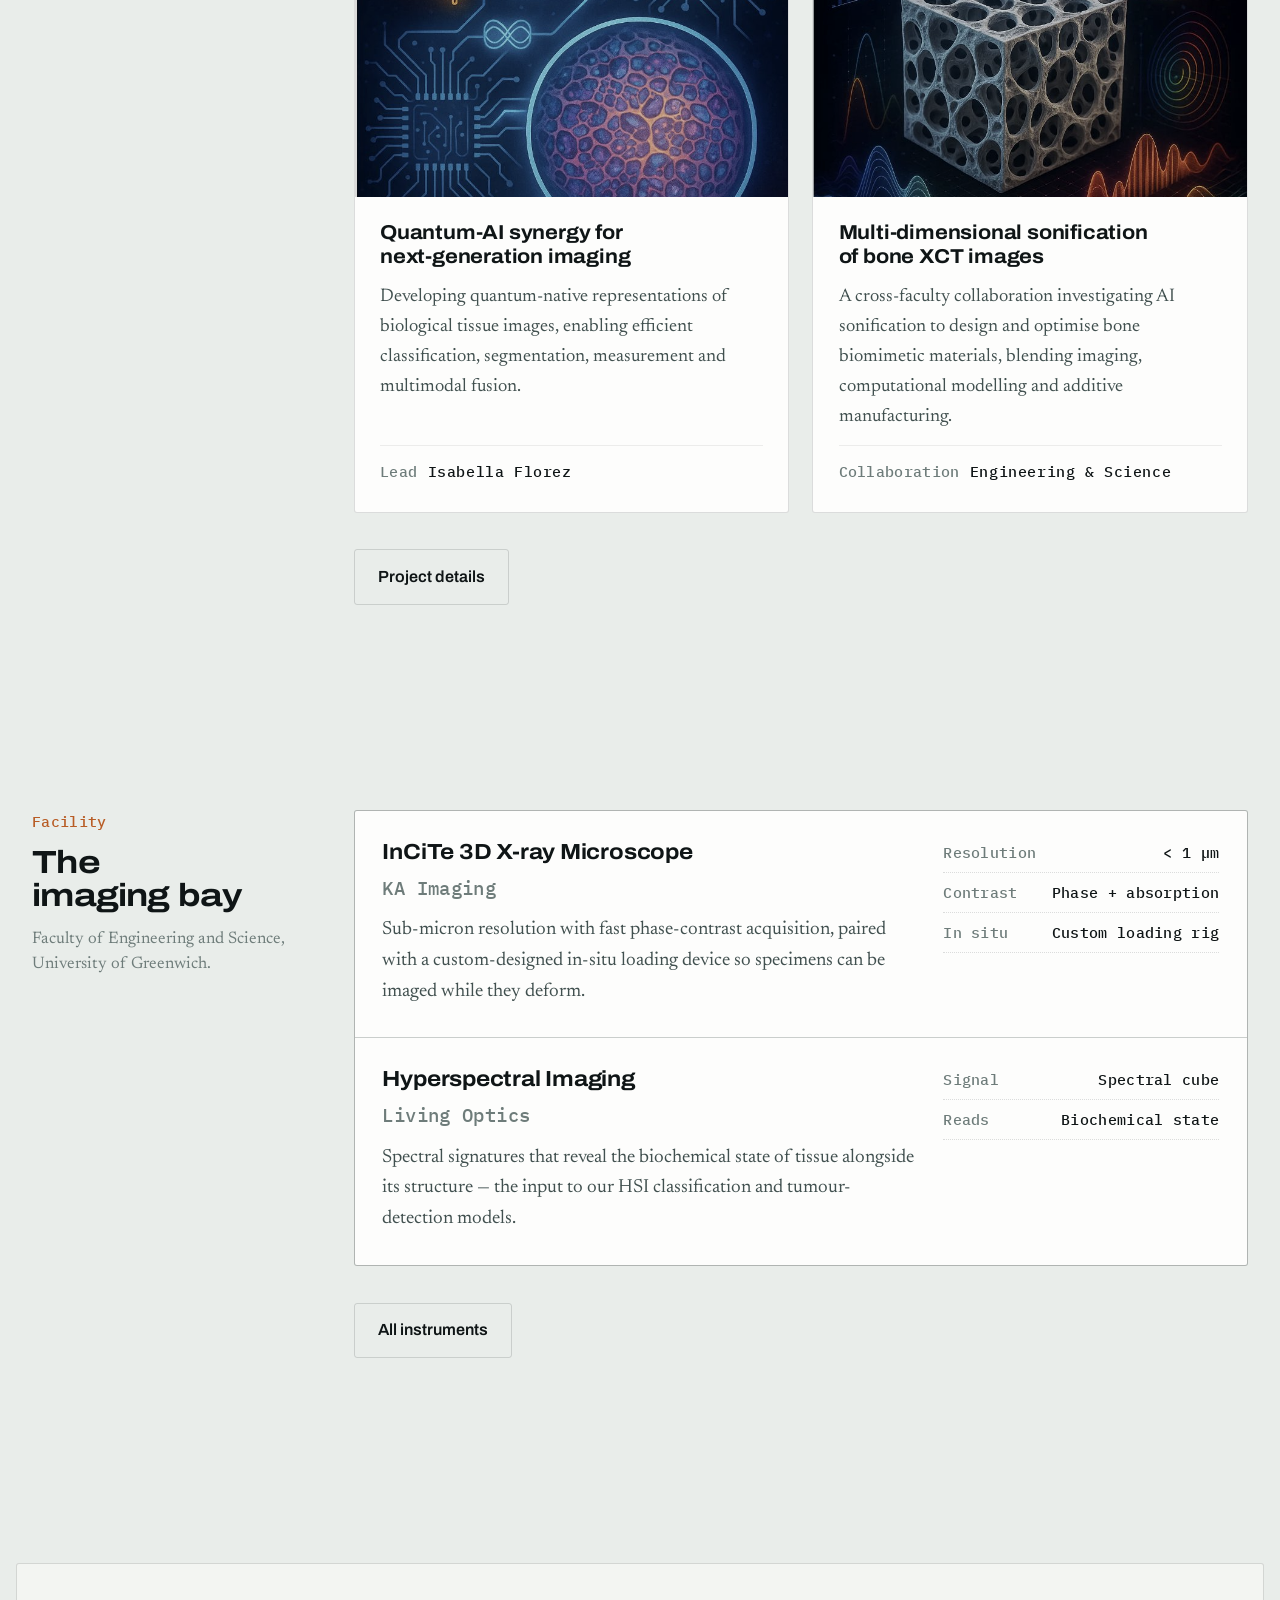
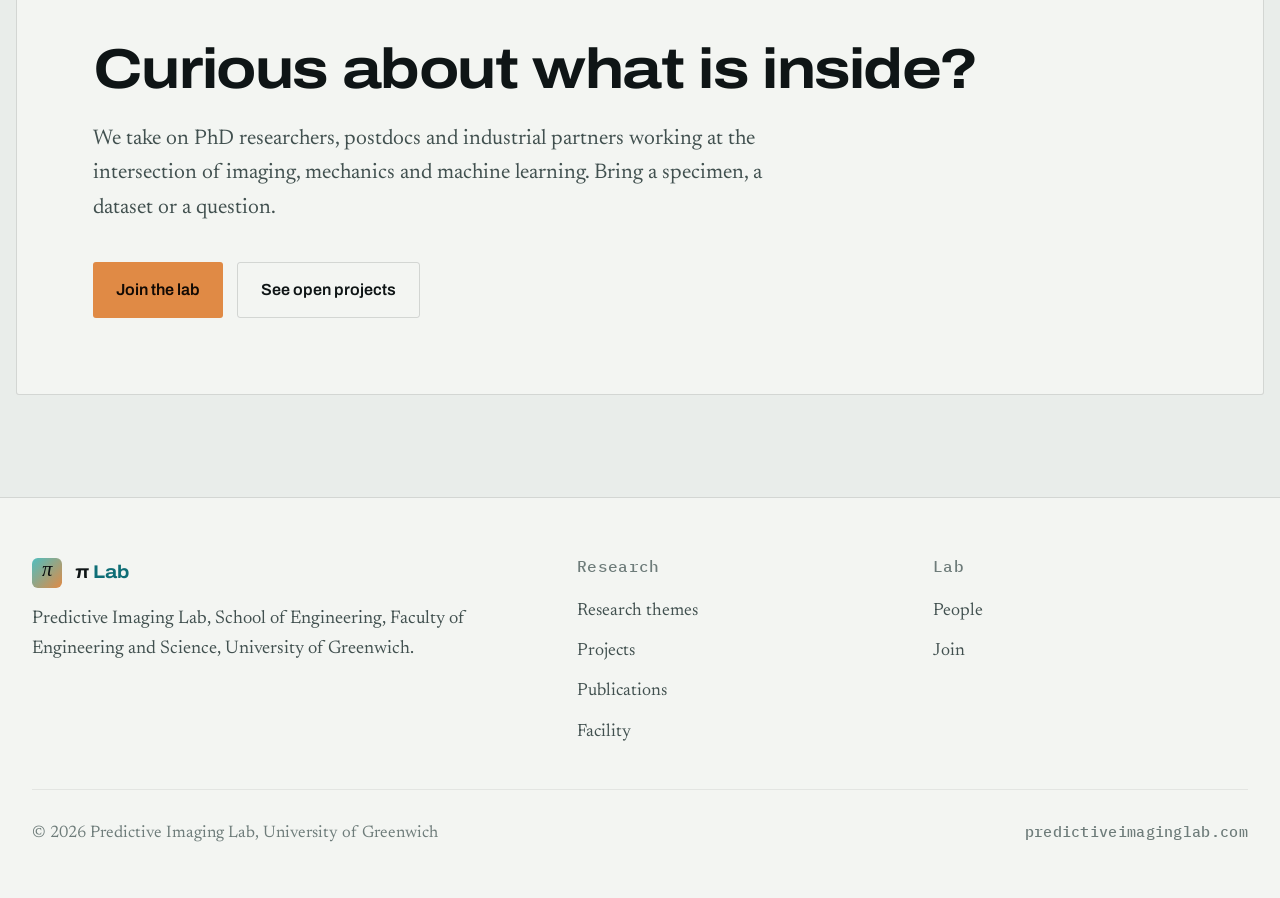
==== commit fcfeb0f8: "Drop the Europe claim from the homepage too Matches the Facility page, so the InCiTe card now reads " ====
--- a/index.html
+++ b/index.html
@@ -194,7 +194,6 @@
             <h3>InCiTe 3D X-ray Microscope</h3>
             <p class="vendor mono">KA Imaging</p>
             <p>Sub-micron resolution with fast phase-contrast acquisition, paired with a custom-designed in&#8209;situ loading device so specimens can be imaged while they deform.</p>
-            <span class="flag mono">First and only of its kind in Europe</span>
           </div>
           <div class="specs mono">
             <div class="spec"><b>Resolution</b><span>&lt; 1 µm</span></div>
--- a/assets/css/site.css
+++ b/assets/css/site.css
@@ -493,9 +493,13 @@
   .roster-row .aff{text-align:left}
   .newsitem{grid-template-columns:1fr;gap:11.5px}
   .foot-grid{grid-template-columns:1fr;gap:32.2px}
-  .topbar-in{height:auto;flex-wrap:wrap;padding:11.5px 0;gap:11.5px 20.7px}
-  .nav{width:100%;order:3;gap:18.4px;overflow-x:auto;padding-bottom:2px;scrollbar-width:none}
-  .nav::-webkit-scrollbar{display:none}
+  /* The vertical padding is the only thing this needs to add; keeping the
+     shorthand's horizontal value at the .wrap gutter stops the bar from
+     running to the screen edges. */
+  .topbar-in{height:auto;flex-wrap:wrap;padding:11.5px 32.2px;gap:11.5px 20.7px}
+  /* Too many links for one row on a phone, so they wrap and centre rather
+     than sliding off the edge in a scroller nothing signals is scrollable. */
+  .nav{width:100%;order:3;flex-wrap:wrap;justify-content:center;gap:9.2px 18.4px}
   .nav a{white-space:nowrap}
   .join{margin:0 11.5px}
   .scrim{background:
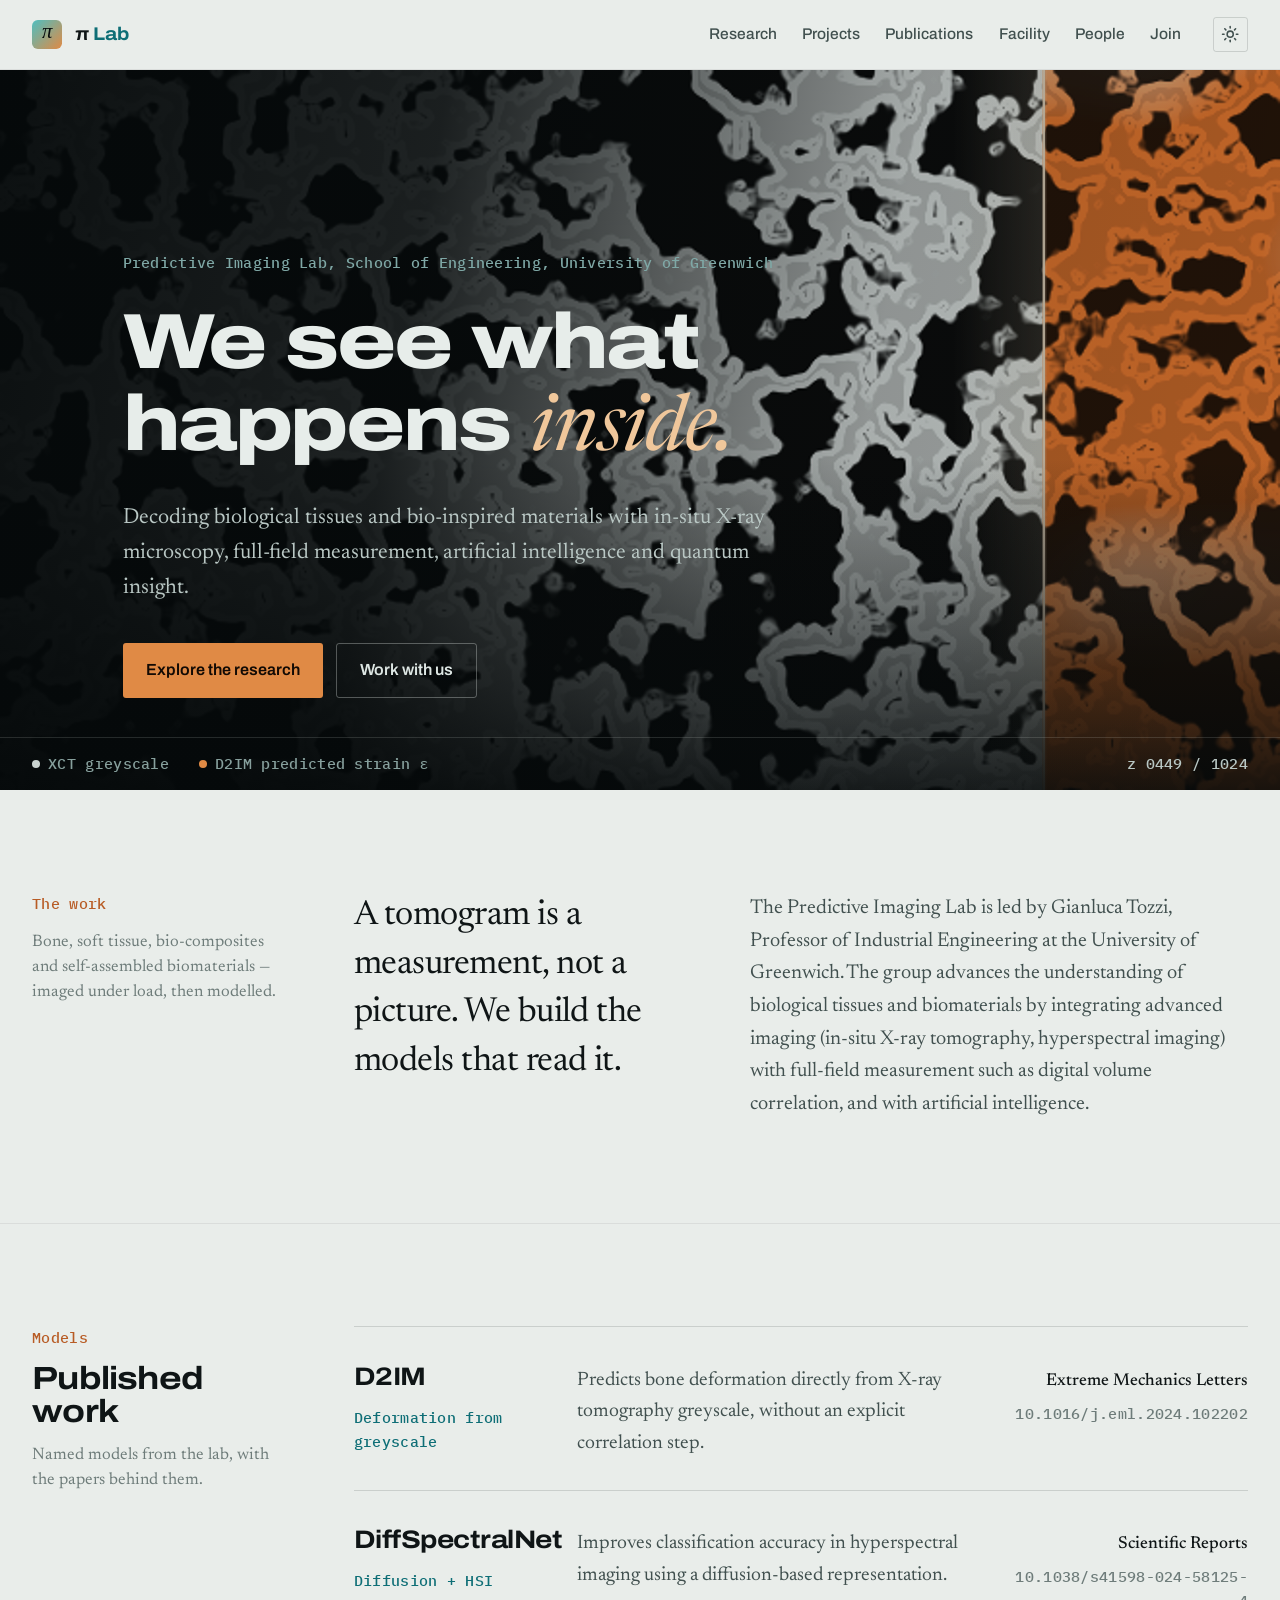
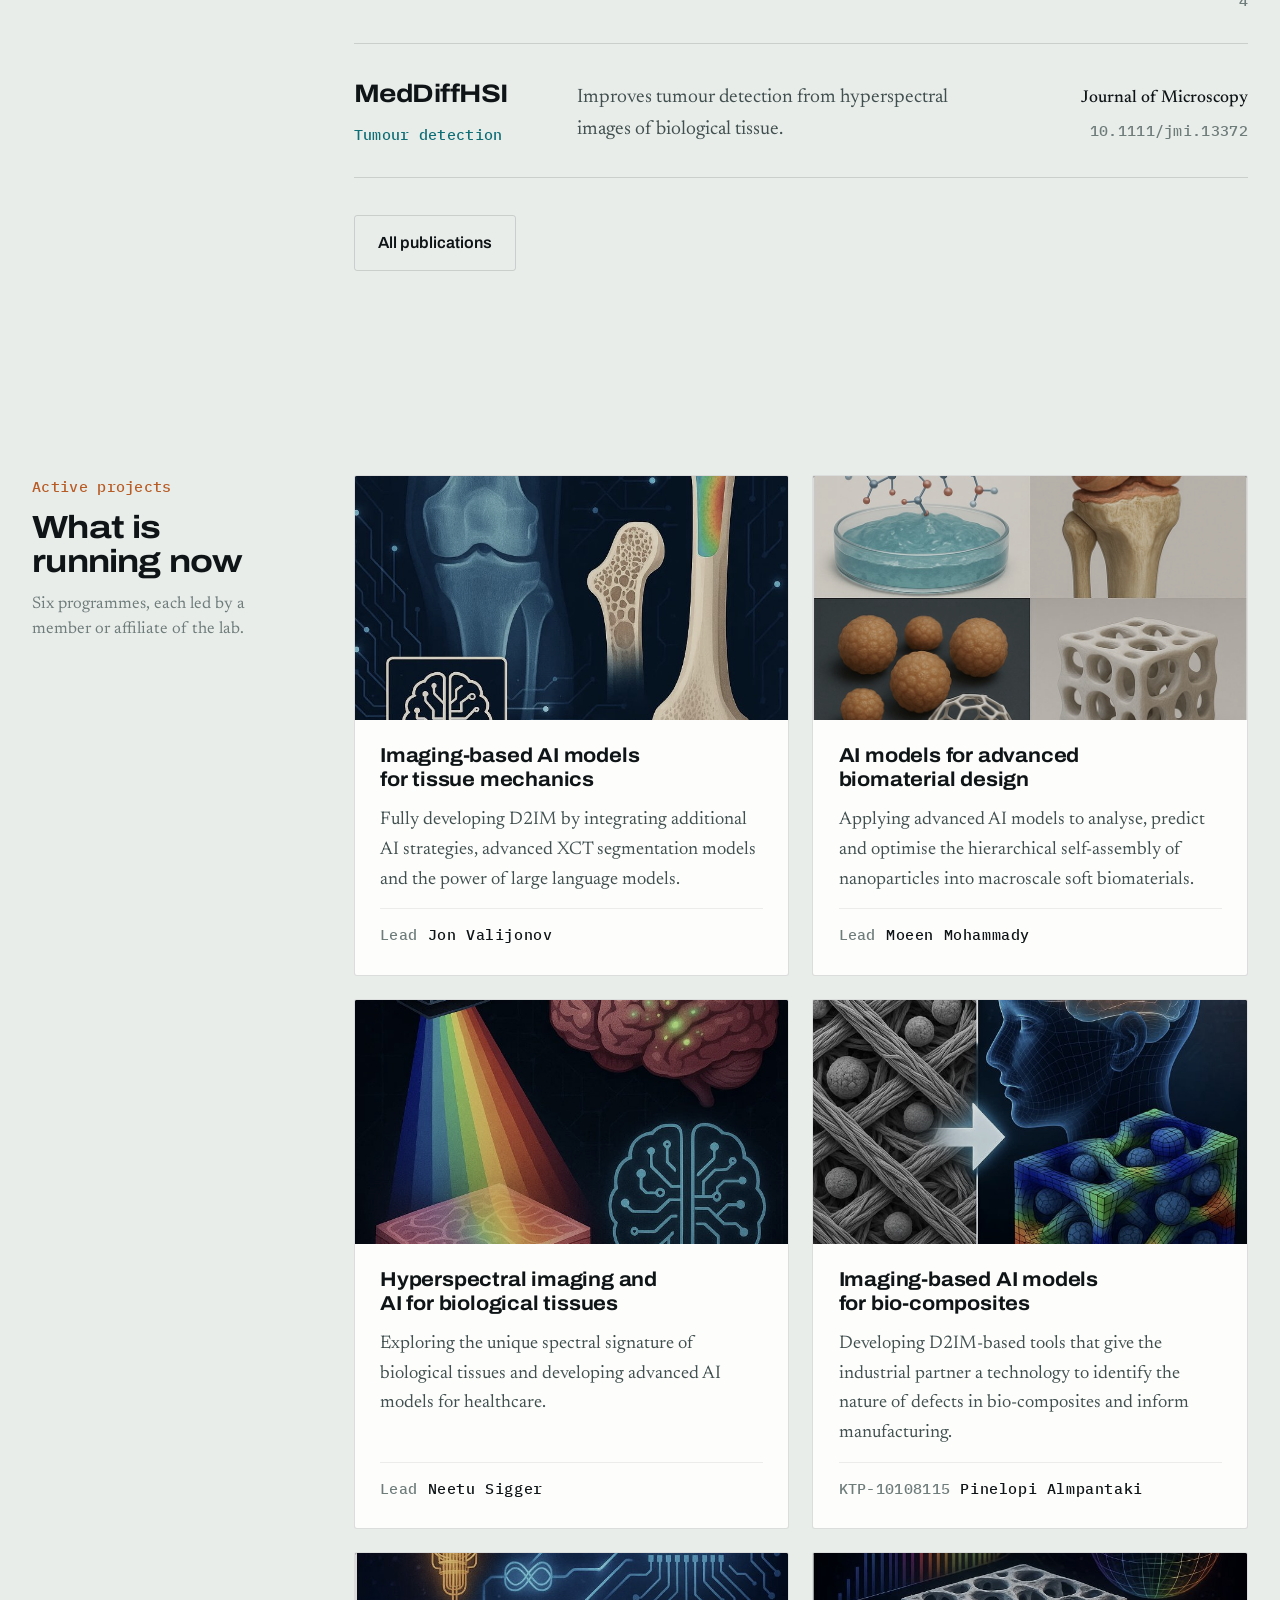
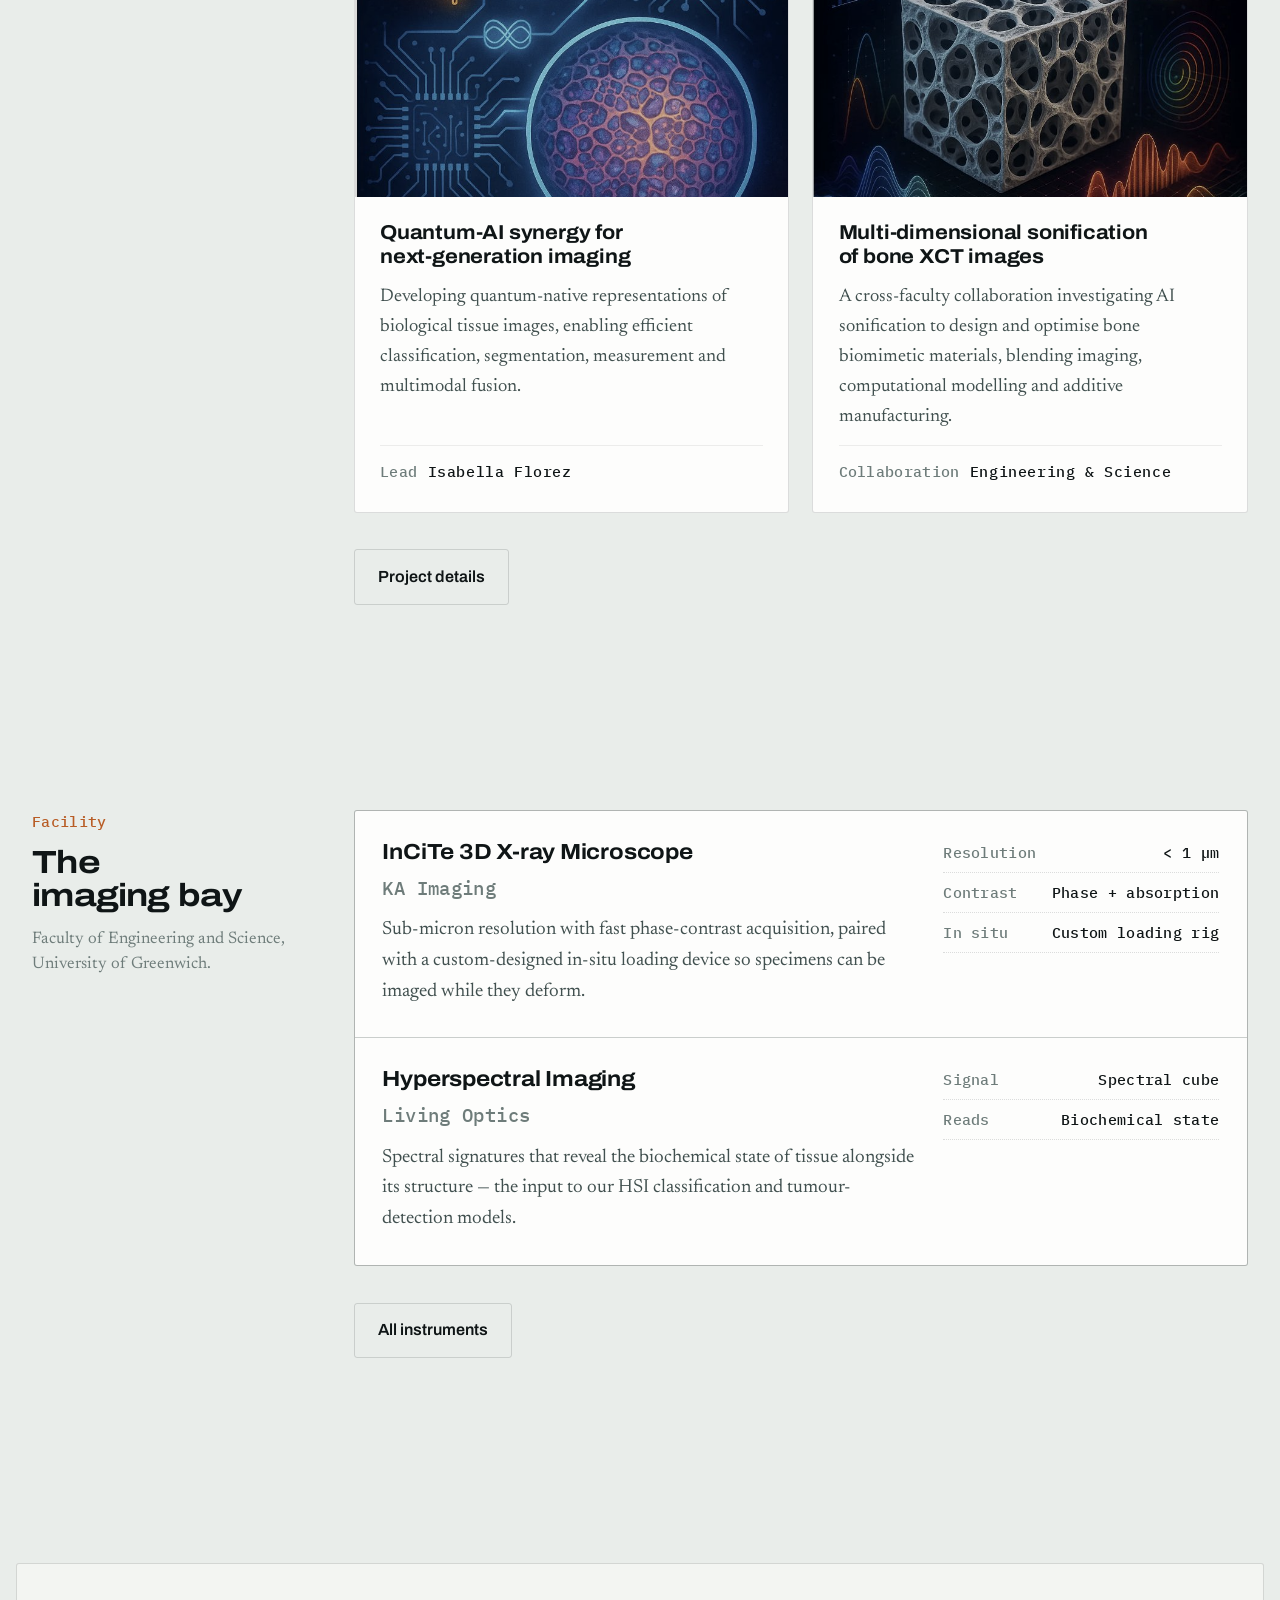
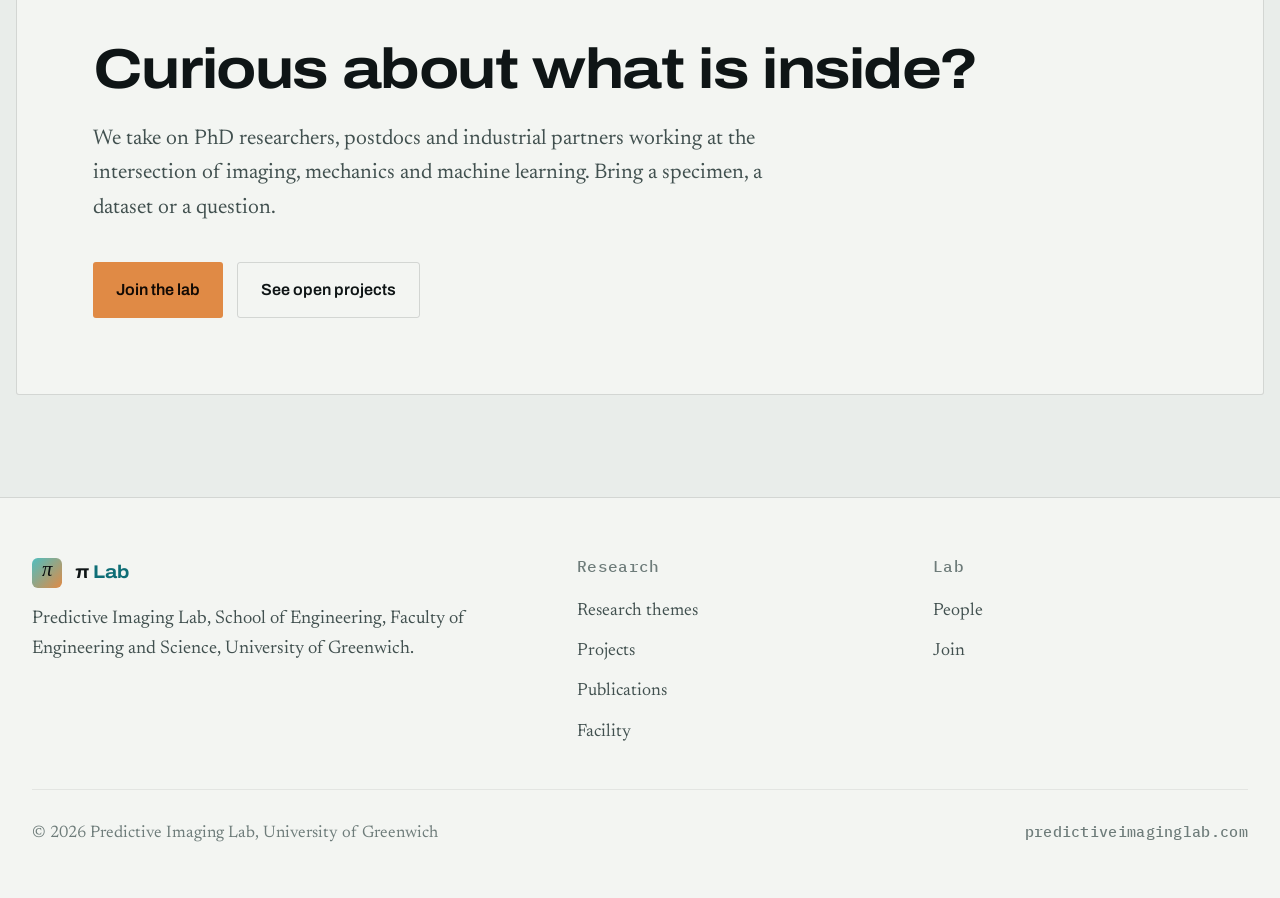
==== commit deabf457: "Replace the wrapped mobile nav with a drawer below 560px .topbar is sticky, so two rows of links hel" ====
--- a/index.html
+++ b/index.html
@@ -26,7 +26,7 @@
       <span class="mark-glyph" aria-hidden="true">π</span>
       <span class="mark-name">π <span>Lab</span></span>
     </a>
-    <nav class="nav" aria-label="Primary">
+    <nav class="nav" id="primary-nav" aria-label="Primary">
       <a href="research.html">Research</a>
       <a href="projects.html">Projects</a>
       <a href="publications.html">Publications</a>
@@ -38,8 +38,13 @@
       <svg class="i-sun" viewBox="0 0 24 24" aria-hidden="true"><circle cx="12" cy="12" r="4"/><path d="M12 2v2"/><path d="M12 20v2"/><path d="m4.93 4.93 1.41 1.41"/><path d="m17.66 17.66 1.41 1.41"/><path d="M2 12h2"/><path d="M20 12h2"/><path d="m6.34 17.66-1.41 1.41"/><path d="m19.07 4.93-1.41 1.41"/></svg>
       <svg class="i-moon" viewBox="0 0 24 24" aria-hidden="true"><path d="M12 3a6 6 0 0 0 9 9 9 9 0 1 1-9-9Z"/></svg>
     </button>
+    <button class="navbtn" id="navtoggle" type="button" aria-label="Open menu" aria-expanded="false" aria-controls="primary-nav">
+      <svg class="i-bars" viewBox="0 0 24 24" aria-hidden="true"><path d="M3 6h18"/><path d="M3 12h18"/><path d="M3 18h18"/></svg>
+      <svg class="i-x" viewBox="0 0 24 24" aria-hidden="true"><path d="M5 5l14 14"/><path d="M19 5L5 19"/></svg>
+    </button>
   </div>
 </div>
+<div class="navscrim" id="navscrim" aria-hidden="true"></div>
 
 <header class="hero">
   <div class="panel">
--- a/assets/css/site.css
+++ b/assets/css/site.css
@@ -511,6 +511,77 @@
 @media (max-width:480px){
   .people{grid-template-columns:repeat(2,1fr);gap:18.4px}
 }
+/* ------------------------------------------------------- mobile drawer -- */
+/* The six links stop fitting one row at 500px, and .topbar is sticky, so a
+   wrapped nav would hold roughly a seventh of a phone screen for the whole
+   scroll. Below 560px they move into an off-canvas panel instead. The button
+   needs site.js, so if that never runs the footer carries a full set of links
+   as the fallback. Breakpoint is mirrored by DRAWER_MAX in site.js. */
+.navbtn{display:none}
+.navscrim{display:none}
+
+@media (max-width:560px){
+  .navbtn{
+    display:grid;place-items:center;
+    border:1px solid var(--line);background:transparent;color:var(--ink-2);
+    border-radius:var(--r);width:34.5px;height:34.5px;padding:0;cursor:pointer;
+  }
+  .navbtn:hover{color:var(--ink);border-color:var(--ink-3)}
+  /* Bars and cross share one grid cell and cross-fade, so the button never
+     reflows as the panel opens. */
+  .navbtn svg{
+    grid-area:1/1;width:18.4px;height:18.4px;
+    fill:none;stroke:currentColor;stroke-width:2;stroke-linecap:round;
+    transition:opacity .2s ease, transform .2s ease;
+  }
+  .navbtn .i-x{opacity:0;transform:rotate(-90deg) scale(.5)}
+  .nav-open .navbtn .i-bars{opacity:0;transform:rotate(90deg) scale(.5)}
+  .nav-open .navbtn .i-x{opacity:1;transform:none}
+
+  .topbar-in{flex-wrap:nowrap;gap:11.5px}
+  /* backdrop-filter makes .topbar a containing block for fixed-position
+     descendants, which would anchor the drawer to the bar instead of the
+     viewport and crop it to the bar's height. The bar goes solid here so the
+     panel can position against the viewport. */
+  .topbar{backdrop-filter:none;background:var(--bench)}
+  /* Above the scrim, so the bar stays lit while the panel is open. */
+  .nav-open .topbar{z-index:70}
+  /* The panel is a child of .topbar, so it shares that stacking context and
+     would otherwise paint over its own close button. */
+  .themebtn,.navbtn{position:relative;z-index:80}
+
+  .navscrim{
+    display:block;position:fixed;inset:0;z-index:50;
+    background:rgba(5,9,10,.5);
+    opacity:0;pointer-events:none;transition:opacity .32s ease;
+  }
+  .nav-open .navscrim{opacity:1;pointer-events:auto}
+
+  .nav{
+    position:fixed;top:0;right:0;bottom:0;left:auto;z-index:60;
+    width:min(78vw,300px);
+    flex-direction:column;flex-wrap:nowrap;justify-content:flex-start;
+    align-items:stretch;gap:0;
+    padding:69px 27.6px 27.6px;
+    background:var(--bench-2);border-left:1px solid var(--line);
+    overflow-y:auto;overscroll-behavior:contain;
+    transform:translateX(100%);
+    /* visibility keeps the closed panel out of the tab order and the
+       accessibility tree; it flips back only once the slide-out has run. */
+    visibility:hidden;
+    transition:transform .32s cubic-bezier(.2,.7,.3,1), visibility 0s linear .32s;
+  }
+  .nav-open .nav{
+    transform:none;visibility:visible;
+    transition:transform .32s cubic-bezier(.2,.7,.3,1), visibility 0s;
+  }
+  .nav a{
+    font-size:19.5px;padding:13.8px 2px;
+    border-bottom:1px solid var(--line-2);
+  }
+  .nav-open body{overflow:hidden}
+}
+
 @media (prefers-reduced-motion: reduce){
   html{scroll-behavior:auto}
   *{animation:none!important;transition:none!important}
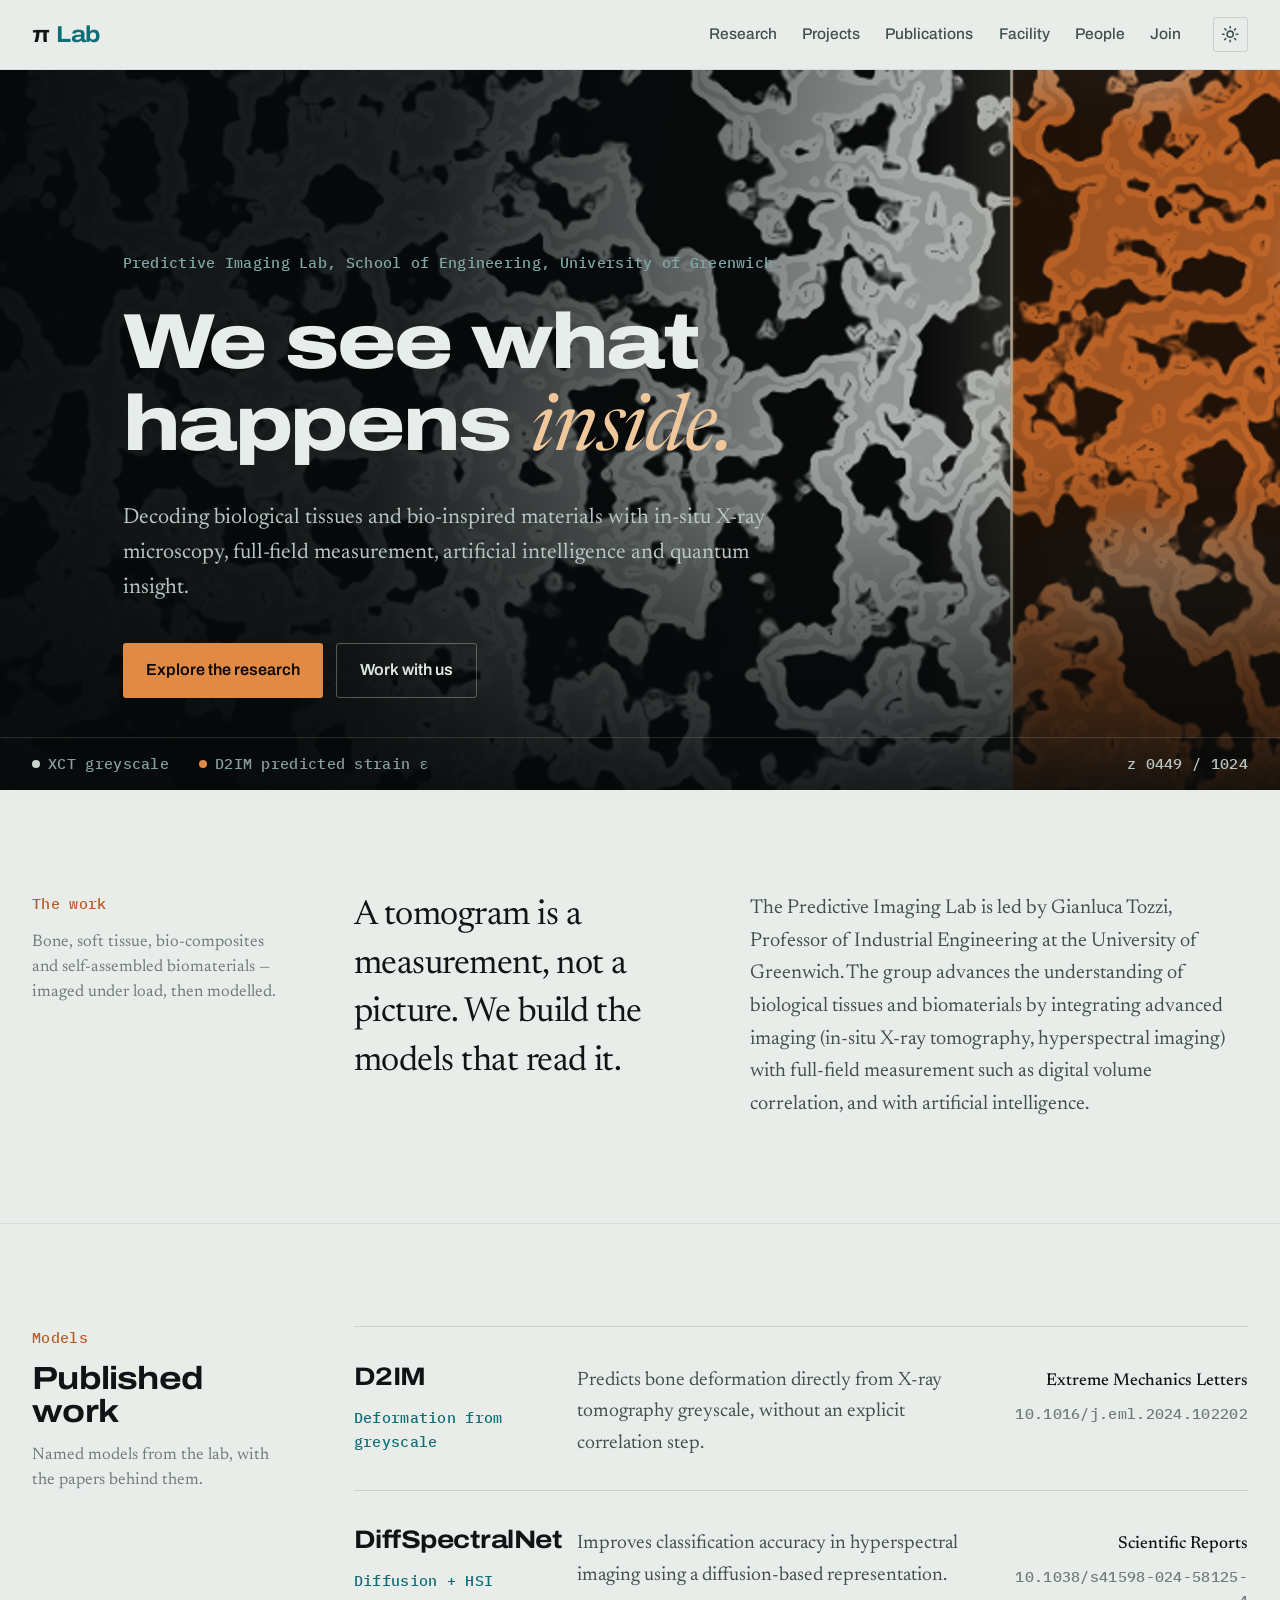
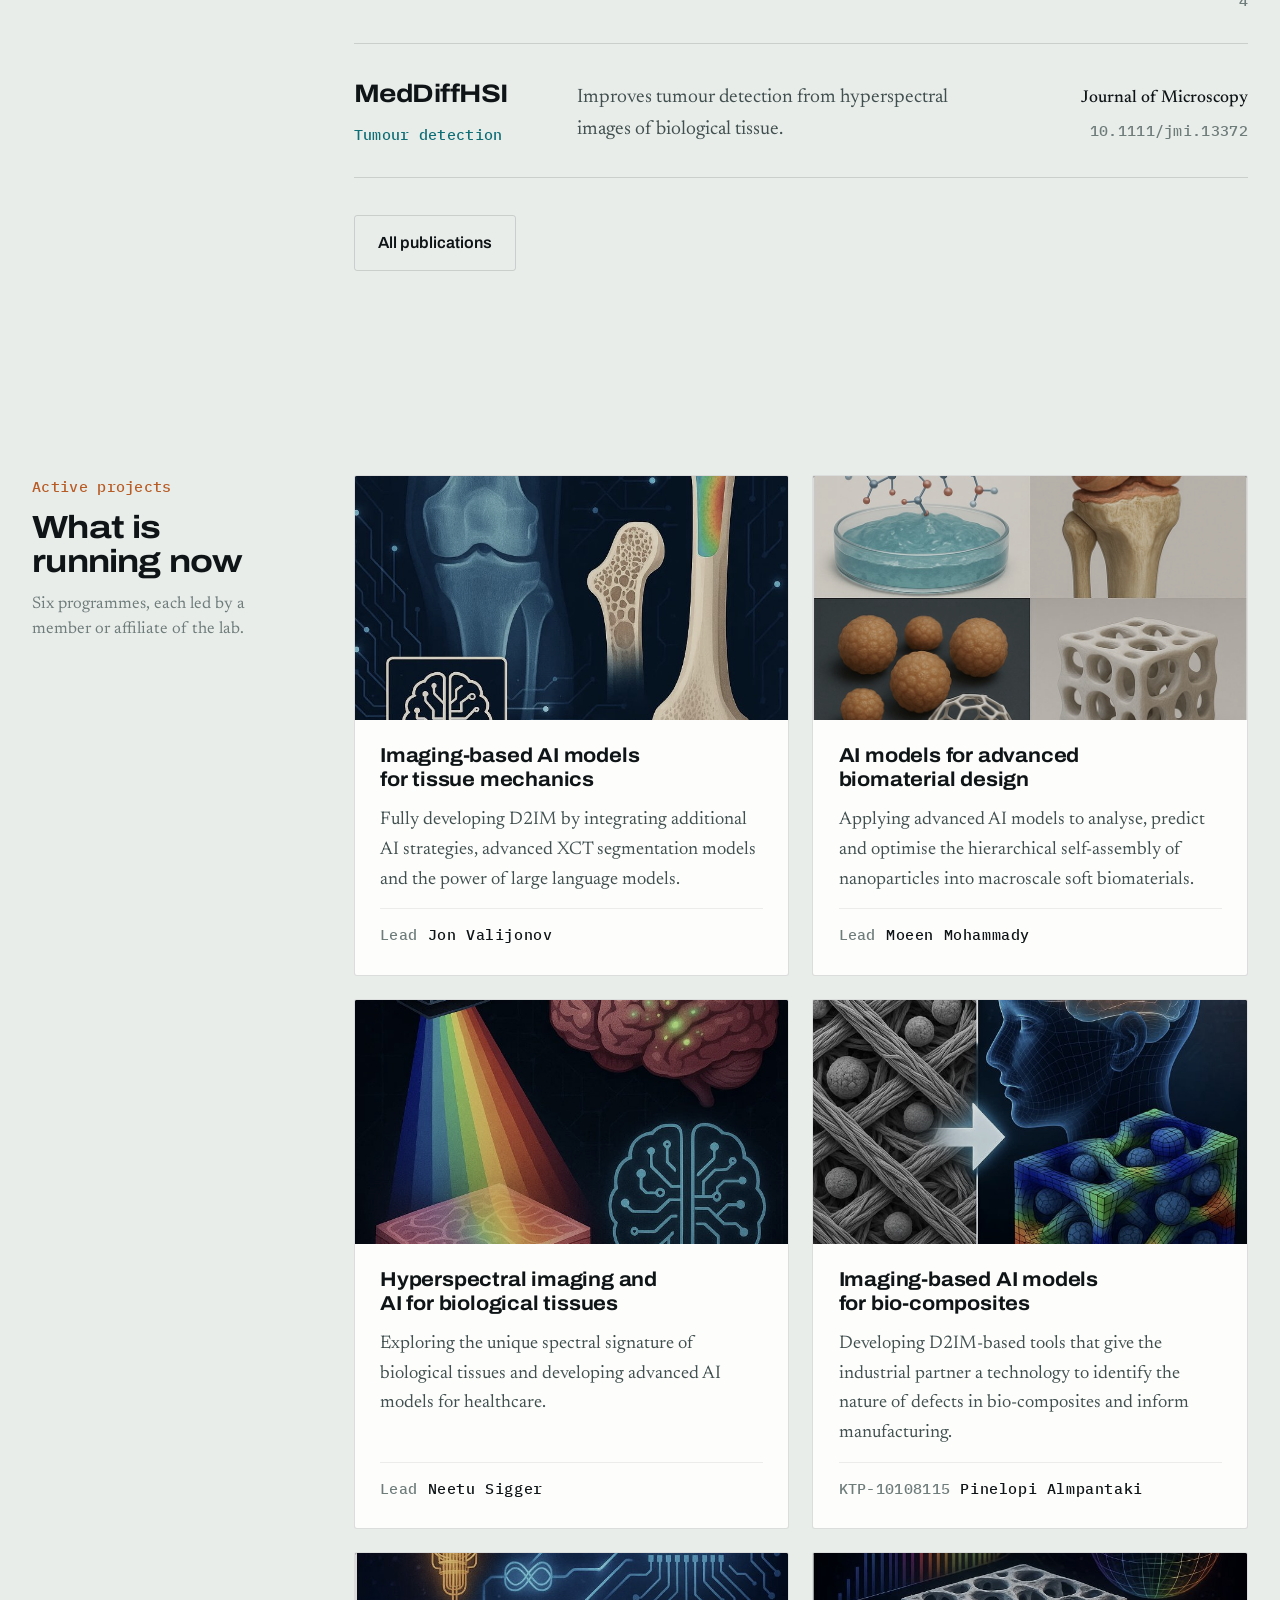
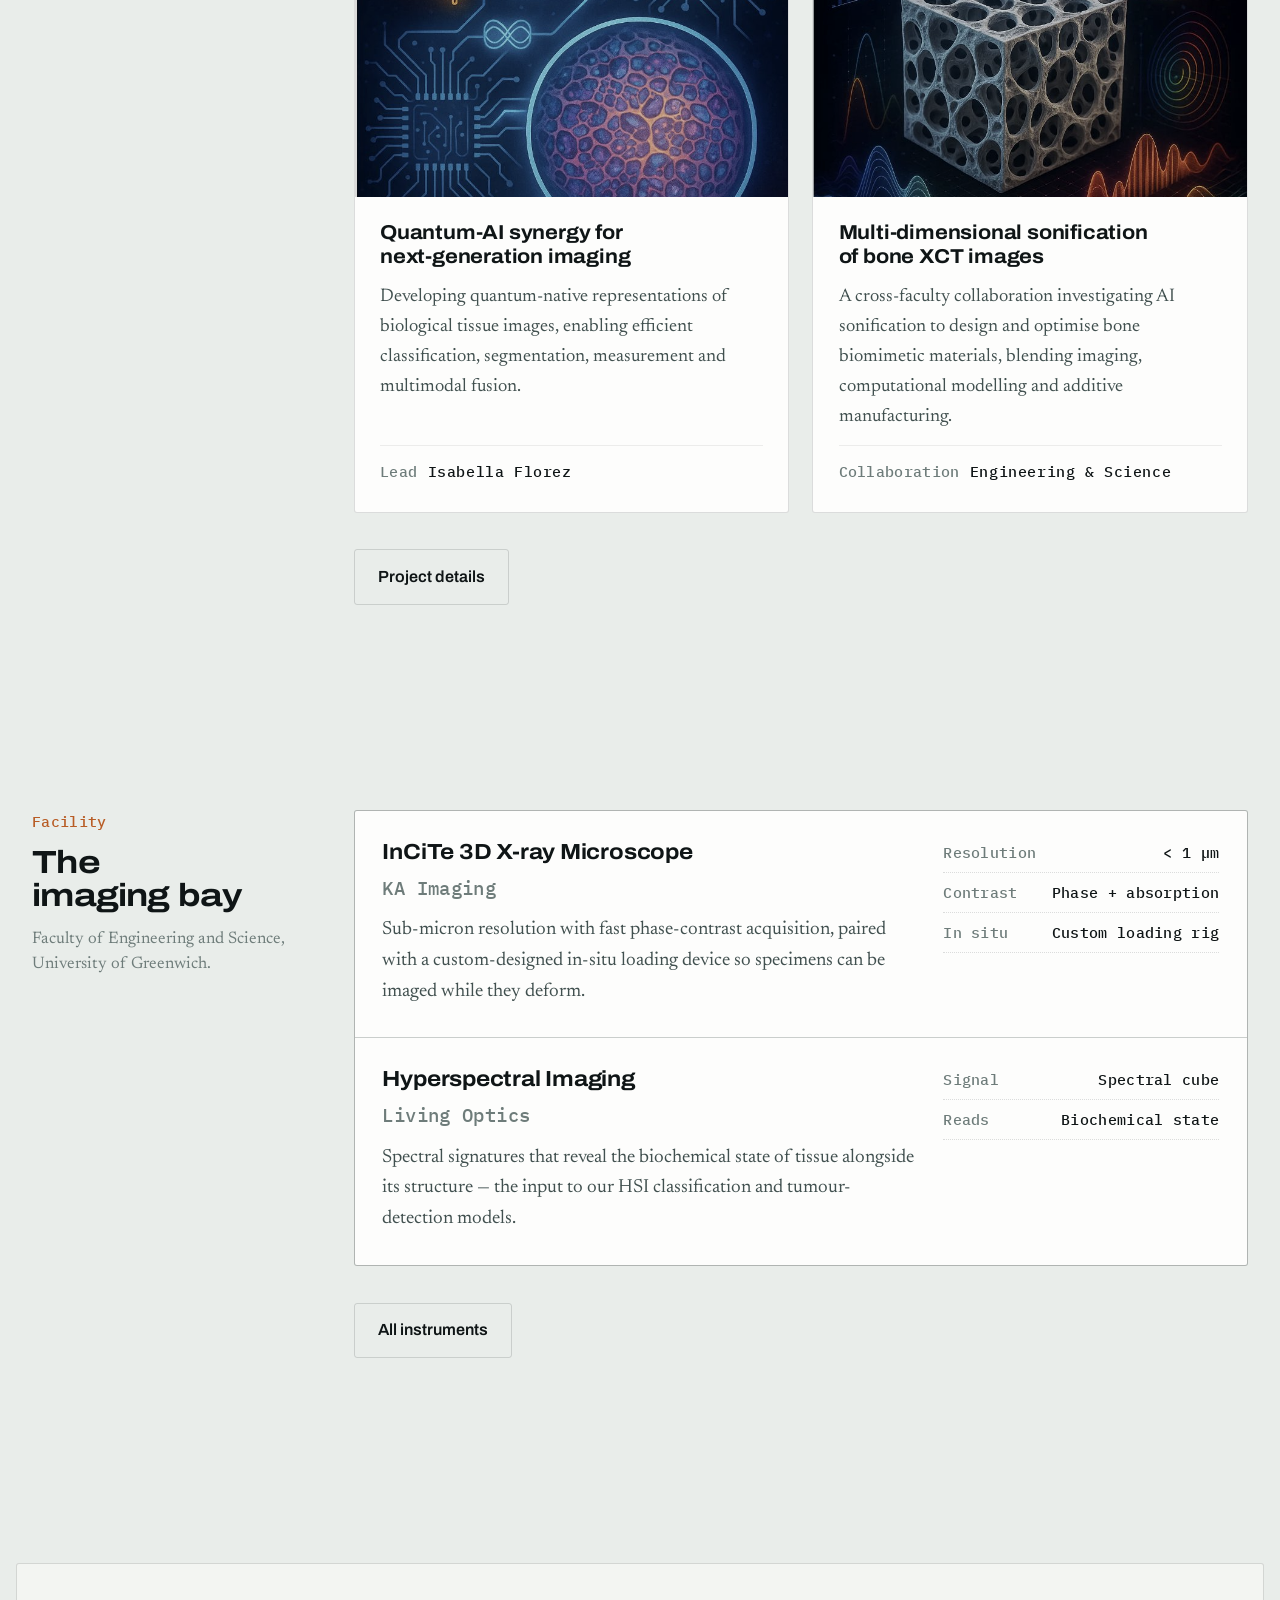
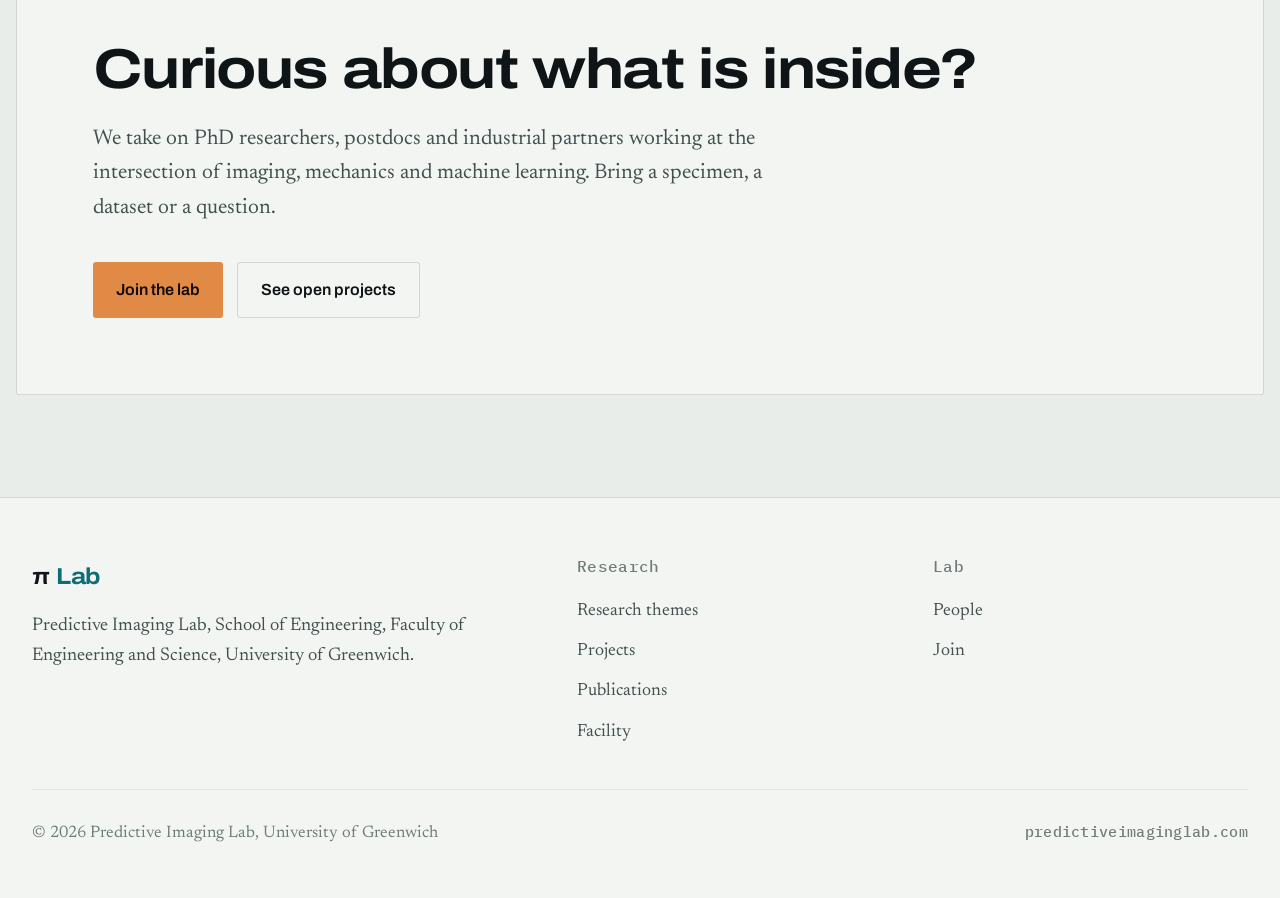
==== commit 774fee2d: "Drop the gradient π tile; the π Lab wordmark stands alone, a bit larger Co-Authored-By: Claude Opus " ====
--- a/index.html
+++ b/index.html
@@ -23,7 +23,6 @@
 <div class="topbar">
   <div class="wrap topbar-in">
     <a class="mark" href="index.html">
-      <span class="mark-glyph" aria-hidden="true">π</span>
       <span class="mark-name">π <span>Lab</span></span>
     </a>
     <nav class="nav" id="primary-nav" aria-label="Primary">
@@ -243,7 +242,6 @@
     <div class="foot-grid">
       <div class="foot-about">
         <a class="mark" href="index.html">
-          <span class="mark-glyph" aria-hidden="true">π</span>
           <span class="mark-name">π <span>Lab</span></span>
         </a>
         <p>Predictive Imaging Lab, School of Engineering, Faculty of Engineering and Science, University of Greenwich.</p>
--- a/assets/css/site.css
+++ b/assets/css/site.css
@@ -117,19 +117,9 @@
 }
 .topbar-in{display:flex;align-items:center;gap:32.2px;height:var(--nav-h)}
 .mark{display:flex;align-items:center;gap:12.6px;text-decoration:none;margin-right:auto}
-.mark-glyph{
-  width:29.9px;height:29.9px;border-radius:5.8px;flex:none;
-  /* The mark is a fixed brand asset, so it keeps the bright accent pair in
-     both themes rather than following the theme tokens into darker values. */
-  background:linear-gradient(135deg, #4FBEC0, #E08A45);
-  display:flex;align-items:center;justify-content:center;
-  font-family:"Newsreader",Georgia,serif;font-style:italic;font-weight:500;
-  font-size:20.7px;line-height:1;color:var(--film);
-  padding-bottom:2px;
-}
 .mark-name{
   font-family:"Archivo",sans-serif;font-variation-settings:"wdth" 112;
-  font-weight:700;font-size:18.4px;letter-spacing:-.01em;
+  font-weight:700;font-size:23px;letter-spacing:-.01em;
 }
 .mark-name span{color:var(--teal)}
 .nav{display:flex;gap:25.3px}
